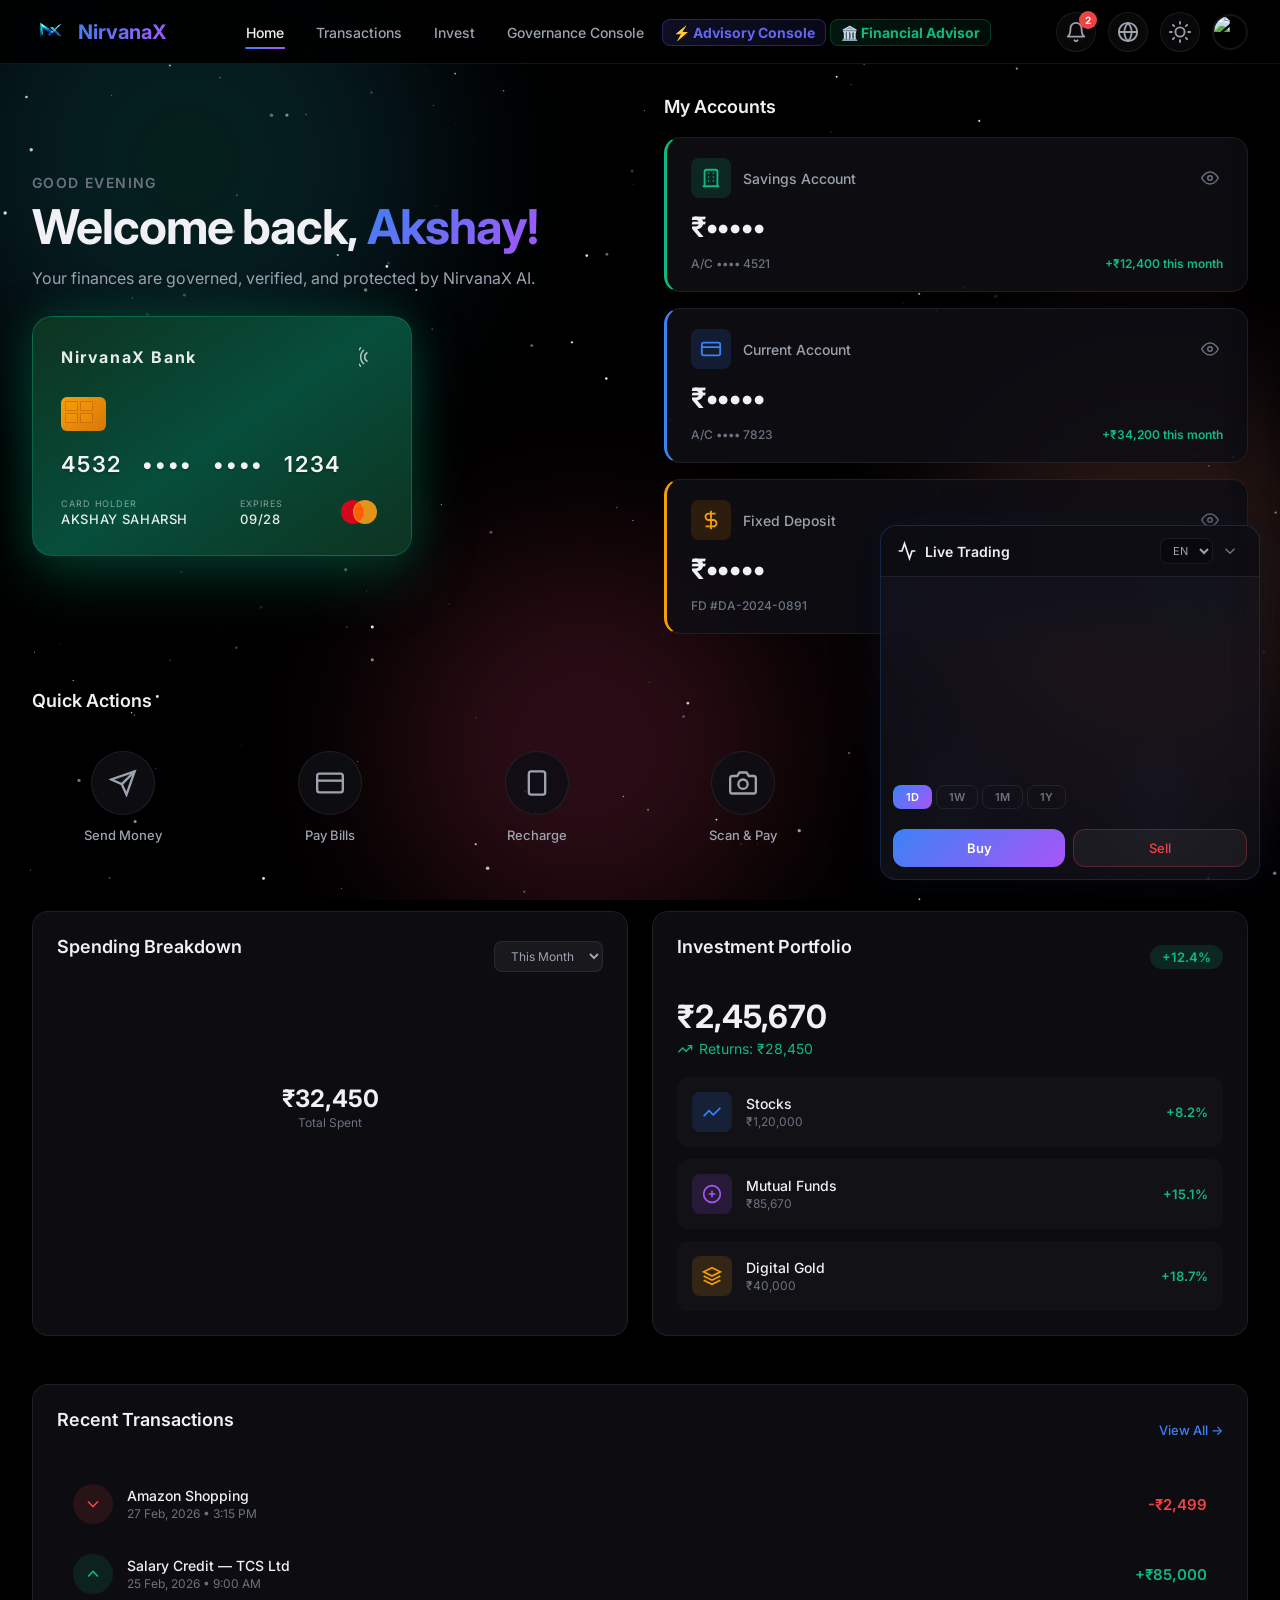
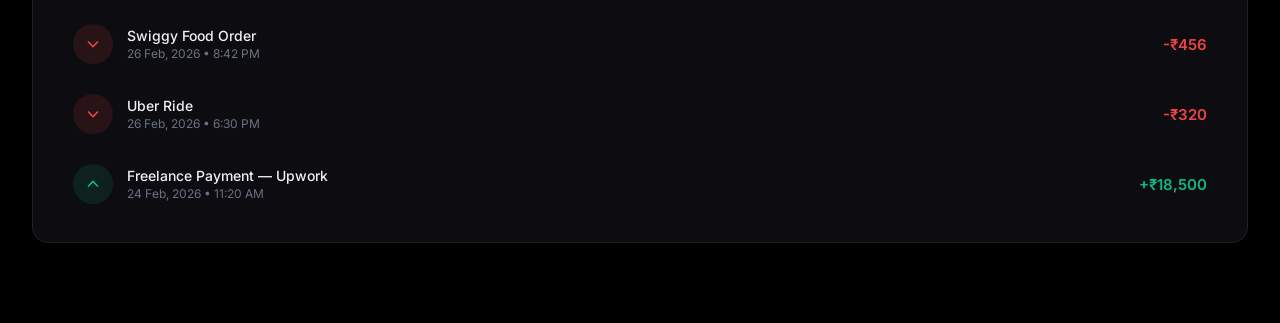
==== frontend/index.html @ 5f92bfb4 "Update project with world-class README and multi-agent implementation" ====
<!DOCTYPE html>
<html lang="en">

<head>
  <meta charset="UTF-8" />
  <meta name="viewport" content="width=device-width, initial-scale=1.0" />
  <title>NirvanaX — Verified Financial Intelligence OS</title>
  <link rel="icon" type="image/png" href="NirvanaX.png" />
  <meta name="description"
    content="NirvanaX — Verified Financial Intelligence OS. Multi-agent AI governance platform for Indian retail banking with trust scoring, hallucination prevention, and ethical AI." />
  <link rel="preconnect" href="https://fonts.googleapis.com" />
  <link rel="preconnect" href="https://fonts.gstatic.com" crossorigin />
  <link href="https://fonts.googleapis.com/css2?family=Inter:wght@400;500;600;700;900&display=swap" rel="stylesheet" />
  <script src="https://cdn.jsdelivr.net/npm/chart.js@4.4.1/dist/chart.umd.min.js"></script>
  <link rel="stylesheet" href="styles.css" />
</head>

<body>

  <!-- ══════════════ COSMIC BACKGROUND ══════════════ -->
  <div class="bg-cosmos">
    <canvas id="starfield"></canvas>
    <div class="cosmic-circle-1"></div>
    <div class="cosmic-circle-2"></div>
    <div class="cosmic-circle-3"></div>
  </div>

  <!-- ══════════════ STICKY NAVBAR ══════════════ -->
  <nav class="navbar" id="navbar">
    <div class="nav-inner">
      <div class="nav-brand">
        <div class="shield-icon">
          <img src="NirvanaX.png" alt="NirvanaX" width="36" height="36" style="border-radius:8px;display:block;" />
        </div>
        <span class="brand-text">NirvanaX</span>
      </div>
      <ul class="nav-links" id="navLinks">
        <li><a href="#" class="active" data-nav="home">Home</a></li>
        <li><a href="#" data-nav="transactions">Transactions</a></li>
        <li><a href="#" data-nav="invest">Invest</a></li>
        <li><a href="#" data-nav="assistant">Governance Console</a></li>
        <li><a href="#" data-nav="advisory" class="nav-advisory-link">⚡ Advisory Console</a></li>
        <li><a href="#" data-nav="advisor" class="nav-advisor-link">🏛️ Financial Advisor</a></li>
      </ul>
      <div class="nav-actions">
        <button class="icon-btn" id="notifBtn" aria-label="Notifications">
          <svg width="22" height="22" viewBox="0 0 24 24" fill="none" stroke="currentColor" stroke-width="2"
            stroke-linecap="round" stroke-linejoin="round">
            <path d="M18 8A6 6 0 0 0 6 8c0 7-3 9-3 9h18s-3-2-3-9" />
            <path d="M13.73 21a2 2 0 0 1-3.46 0" />
          </svg>
          <span class="notif-badge" id="notifBadge">2</span>
        </button>
        <div class="lang-menu-container" style="position:relative;">
          <button class="icon-btn" id="langBtn" aria-label="Language">
            <svg width="22" height="22" viewBox="0 0 24 24" fill="none" stroke="currentColor" stroke-width="2"
              stroke-linecap="round" stroke-linejoin="round">
              <circle cx="12" cy="12" r="10"></circle>
              <line x1="2" y1="12" x2="22" y2="12"></line>
              <path d="M12 2a15.3 15.3 0 0 1 4 10 15.3 15.3 0 0 1-4 10 15.3 15.3 0 0 1-4-10 15.3 15.3 0 0 1 4-10z">
              </path>
            </svg>
          </button>
          <div class="profile-dropdown" id="langDropdown" style="right:-40px;">
            <div class="prof-header"><strong>LANGUAGE</strong><span>Select your preference</span></div>
            <a href="#" class="prof-link lang-option active" data-lang="en">English</a>
            <a href="#" class="prof-link lang-option" data-lang="hi">हिंदी (Hindi)</a>
            <a href="#" class="prof-link lang-option" data-lang="te">తెలుగు (Telugu)</a>
            <a href="#" class="prof-link lang-option" data-lang="bi">Bilingual (EN + Local)</a>
          </div>
        </div>
        <button class="icon-btn" id="themeToggle" aria-label="Toggle theme">
          <svg width="22" height="22" viewBox="0 0 24 24" fill="none" stroke="currentColor" stroke-width="2"
            stroke-linecap="round" stroke-linejoin="round" class="theme-icon">
            <circle cx="12" cy="12" r="5" />
            <line x1="12" y1="1" x2="12" y2="3" />
            <line x1="12" y1="21" x2="12" y2="23" />
            <line x1="4.22" y1="4.22" x2="5.64" y2="5.64" />
            <line x1="18.36" y1="18.36" x2="19.78" y2="19.78" />
            <line x1="1" y1="12" x2="3" y2="12" />
            <line x1="21" y1="12" x2="23" y2="12" />
            <line x1="4.22" y1="19.78" x2="5.64" y2="18.36" />
            <line x1="18.36" y1="5.64" x2="19.78" y2="4.22" />
          </svg>
        </button>
        <div class="profile-menu-container">
          <button class="avatar-btn" id="profileBtn"><img src="https://i.pravatar.cc/150?u=jane"
              alt="Profile" /></button>
          <div class="profile-dropdown" id="profileDropdown">
            <div class="prof-header"><strong>JANE DOE</strong><span>jane@example.com</span></div>
            <a href="#" class="prof-link">My Profile</a>
            <a href="#" class="prof-link">Settings</a>
            <hr class="prof-divider">
            <a href="login.html" class="prof-link text-danger">Log Out</a>
          </div>
        </div>
        <button class="hamburger" id="hamburger" aria-label="Menu"><span></span><span></span><span></span></button>
      </div>
    </div>
  </nav>

  <!-- ══════════════ MAIN CONTENT ══════════════ -->
  <main class="main-content">

    <!-- ═══════ PAGE: HOME ═══════ -->
    <div class="page-section active" data-page="home">

      <!-- ── HERO SECTION ── -->
      <section class="hero-section reveal" id="heroSection">
        <div class="hero-left">
          <p class="greeting-sub" data-i18n="greeting">Good Evening</p>
          <h1 class="greeting">Welcome back, <span class="gradient-text">Akshay!</span></h1>
          <p class="greeting-desc">Your finances are governed, verified, and protected by NirvanaX AI.</p>
          <!-- 3D CREDIT CARD -->
          <div class="credit-card-container" id="creditCardContainer">
            <div class="credit-card" id="creditCard">
              <div class="card-face card-front">
                <div class="card-shine"></div>
                <div class="card-top-row"><span class="card-bank-name">NirvanaX Bank</span>
                  <svg class="card-contactless" width="24" height="24" viewBox="0 0 24 24" fill="none" stroke="#fff"
                    stroke-width="1.5">
                    <path d="M8.5 16.5a5 5 0 0 1 0-9" />
                    <path d="M5 19a9 9 0 0 1 0-14" />
                    <path d="M2 21.5a13 13 0 0 1 0-19" />
                  </svg>
                </div>
                <div class="card-chip">
                  <div class="chip-lines"><span></span><span></span><span></span><span></span></div>
                </div>
                <div class="card-number"><span>4532</span><span>••••</span><span>••••</span><span>1234</span></div>
                <div class="card-bottom-row">
                  <div><span class="card-label">Card Holder</span><span class="card-value">AKSHAY SAHARSH</span></div>
                  <div><span class="card-label">Expires</span><span class="card-value">09/28</span></div>
                  <div class="card-logo"><svg width="48" height="30" viewBox="0 0 48 30">
                      <circle cx="18" cy="15" r="12" fill="#eb001b" opacity="0.9" />
                      <circle cx="30" cy="15" r="12" fill="#f79e1b" opacity="0.9" />
                      <path d="M24 5.4a12 12 0 0 1 0 19.2 12 12 0 0 1 0-19.2z" fill="#ff5f00" />
                    </svg></div>
                </div>
              </div>
              <div class="card-face card-back">
                <div class="card-magnetic-strip"></div>
                <div class="card-cvv-area">
                  <span class="card-label">CVV</span>
                  <span class="cvv-value" id="cvvValue">•••</span>
                  <button class="cvv-toggle" id="cvvToggle" aria-label="Show CVV"><svg width="18" height="18"
                      viewBox="0 0 24 24" fill="none" stroke="currentColor" stroke-width="2">
                      <path d="M1 12s4-8 11-8 11 8 11 8-4 8-11 8-11-8-11-8z" />
                      <circle cx="12" cy="12" r="3" />
                    </svg></button>
                </div>
                <div class="card-back-bottom"><span class="card-value">Customer Service: 1800-NIRVANAX</span></div>
              </div>
            </div>
          </div>
        </div>
        <div class="hero-right">
          <h2 class="section-title">My Accounts</h2>
          <div class="account-cards-stack">
            <div class="account-card" data-accent="success" id="savingsCard">
              <div class="acc-card-header">
                <div class="acc-icon savings-icon"><svg width="22" height="22" viewBox="0 0 24 24" fill="none"
                    stroke="currentColor" stroke-width="2">
                    <path d="M19 21V5a2 2 0 0 0-2-2H7a2 2 0 0 0-2 2v16" />
                    <line x1="3" y1="21" x2="21" y2="21" />
                    <path d="M9 7h1m4 0h1M9 11h1m4 0h1M9 15h1m4 0h1" />
                  </svg></div>
                <span class="acc-type">Savings Account</span>
                <button class="eye-toggle" data-target="savingsBalance" aria-label="Toggle balance"><svg width="18"
                    height="18" viewBox="0 0 24 24" fill="none" stroke="currentColor" stroke-width="2">
                    <path d="M1 12s4-8 11-8 11 8 11 8-4 8-11 8-11-8-11-8z" />
                    <circle cx="12" cy="12" r="3" />
                  </svg></button>
              </div>
              <div class="acc-balance-row"><span class="acc-balance" id="savingsBalance"
                  data-amount="₹1,25,430.00">₹•••••</span></div>
              <div class="acc-footer"><span class="acc-acct-no">A/C •••• 4521</span><span
                  class="acc-change positive">+₹12,400 this month</span></div>
              <div class="acc-card-glow"></div>
            </div>
            <div class="account-card" data-accent="primary" id="currentCard">
              <div class="acc-card-header">
                <div class="acc-icon current-icon"><svg width="22" height="22" viewBox="0 0 24 24" fill="none"
                    stroke="currentColor" stroke-width="2">
                    <rect x="2" y="5" width="20" height="14" rx="2" />
                    <line x1="2" y1="10" x2="22" y2="10" />
                  </svg></div>
                <span class="acc-type">Current Account</span>
                <button class="eye-toggle" data-target="currentBalance" aria-label="Toggle balance"><svg width="18"
                    height="18" viewBox="0 0 24 24" fill="none" stroke="currentColor" stroke-width="2">
                    <path d="M1 12s4-8 11-8 11 8 11 8-4 8-11 8-11-8-11-8z" />
                    <circle cx="12" cy="12" r="3" />
                  </svg></button>
              </div>
              <div class="acc-balance-row"><span class="acc-balance" id="currentBalance"
                  data-amount="₹2,34,567.50">₹•••••</span></div>
              <div class="acc-footer"><span class="acc-acct-no">A/C •••• 7823</span><span
                  class="acc-change positive">+₹34,200 this month</span></div>
              <div class="acc-card-glow"></div>
            </div>
            <div class="account-card" data-accent="warning" id="fdCard">
              <div class="acc-card-header">
                <div class="acc-icon fd-icon"><svg width="22" height="22" viewBox="0 0 24 24" fill="none"
                    stroke="currentColor" stroke-width="2">
                    <path d="M12 2v20M17 5H9.5a3.5 3.5 0 0 0 0 7h5a3.5 3.5 0 0 1 0 7H6" />
                  </svg></div>
                <span class="acc-type">Fixed Deposit</span>
                <button class="eye-toggle" data-target="fdBalance" aria-label="Toggle balance"><svg width="18"
                    height="18" viewBox="0 0 24 24" fill="none" stroke="currentColor" stroke-width="2">
                    <path d="M1 12s4-8 11-8 11 8 11 8-4 8-11 8-11-8-11-8z" />
                    <circle cx="12" cy="12" r="3" />
                  </svg></button>
              </div>
              <div class="acc-balance-row"><span class="acc-balance" id="fdBalance"
                  data-amount="₹5,00,000.00">₹•••••</span></div>
              <div class="acc-footer"><span class="acc-acct-no">FD #DA-2024-0891</span><span
                  class="acc-change positive">7.25% p.a.</span></div>
              <div class="acc-card-glow"></div>
            </div>
          </div>
        </div>
      </section>

      <!-- ── QUICK ACTIONS ── -->
      <section class="quick-actions-section reveal" id="quickActions">
        <h2 class="section-title">Quick Actions</h2>
        <div class="actions-grid">
          <button class="action-btn" data-modal="transferModal">
            <div class="action-circle"><svg width="28" height="28" viewBox="0 0 24 24" fill="none" stroke="currentColor"
                stroke-width="2">
                <line x1="22" y1="2" x2="11" y2="13" />
                <polygon points="22 2 15 22 11 13 2 9 22 2" />
              </svg></div><span data-i18n="quick_send">Send Money</span>
          </button>
          <button class="action-btn" data-modal="billModal">
            <div class="action-circle"><svg width="28" height="28" viewBox="0 0 24 24" fill="none" stroke="currentColor"
                stroke-width="2">
                <rect x="1" y="4" width="22" height="16" rx="2" />
                <line x1="1" y1="10" x2="23" y2="10" />
              </svg></div><span data-i18n="quick_pay">Pay Bills</span>
          </button>
          <button class="action-btn" data-modal="billModal">
            <div class="action-circle"><svg width="28" height="28" viewBox="0 0 24 24" fill="none" stroke="currentColor"
                stroke-width="2">
                <rect x="5" y="2" width="14" height="20" rx="2" />
                <line x1="12" y1="18" x2="12.01" y2="18" />
              </svg></div><span>Recharge</span>
          </button>
          <button class="action-btn" data-modal="transferModal">
            <div class="action-circle"><svg width="28" height="28" viewBox="0 0 24 24" fill="none" stroke="currentColor"
                stroke-width="2">
                <path d="M23 19a2 2 0 0 1-2 2H3a2 2 0 0 1-2-2V8a2 2 0 0 1 2-2h4l2-3h6l2 3h4a2 2 0 0 1 2 2z" />
                <circle cx="12" cy="13" r="4" />
              </svg></div><span>Scan & Pay</span>
          </button>
          <button class="action-btn" data-nav="invest">
            <div class="action-circle"><svg width="28" height="28" viewBox="0 0 24 24" fill="none" stroke="currentColor"
                stroke-width="2">
                <polyline points="22 7 13.5 15.5 8.5 10.5 2 17" />
                <polyline points="16 7 22 7 22 13" />
              </svg></div><span data-i18n="quick_invest">Invest</span>
          </button>
          <button class="action-btn" data-nav="loans">
            <div class="action-circle"><svg width="28" height="28" viewBox="0 0 24 24" fill="none" stroke="currentColor"
                stroke-width="2">
                <line x1="12" y1="1" x2="12" y2="23" />
                <path d="M17 5H9.5a3.5 3.5 0 0 0 0 7h5a3.5 3.5 0 0 1 0 7H6" />
              </svg></div><span data-i18n="quick_loans">Loans</span>
          </button>
        </div>
      </section>

      <!-- ── ANALYTICS ── -->
      <section class="analytics-section reveal" id="analyticsSection">
        <div class="analytics-grid">
          <div class="analytics-card spending-card">
            <div class="analytics-card-header">
              <h2 class="section-title">Spending Breakdown</h2>
              <select class="period-select" id="spendingPeriod">
                <option value="month">This Month</option>
                <option value="week">This Week</option>
                <option value="year">This Year</option>
              </select>
            </div>
            <div class="chart-container"><canvas id="spendingChart"></canvas>
              <div class="chart-center-label"><span class="chart-total">₹32,450</span><span
                  class="chart-total-label">Total Spent</span></div>
            </div>
            <div class="chart-legend" id="spendingLegend"></div>
          </div>
          <div class="analytics-card portfolio-card">
            <div class="analytics-card-header">
              <h2 class="section-title">Investment Portfolio</h2><span class="portfolio-badge positive">+12.4%</span>
            </div>
            <div class="portfolio-value-row"><span class="portfolio-amount">₹2,45,670</span><span
                class="portfolio-return positive"><svg width="16" height="16" viewBox="0 0 24 24" fill="none"
                  stroke="currentColor" stroke-width="2">
                  <polyline points="22 7 13.5 15.5 8.5 10.5 2 17" />
                  <polyline points="16 7 22 7 22 13" />
                </svg>Returns: ₹28,450</span></div>
            <div class="portfolio-cards">
              <div class="portfolio-item">
                <div class="port-icon stocks"><svg width="20" height="20" viewBox="0 0 24 24" fill="none"
                    stroke="currentColor" stroke-width="2">
                    <polyline points="22 7 13.5 15.5 8.5 10.5 2 17" />
                  </svg></div>
                <div class="port-info"><span class="port-name">Stocks</span><span class="port-val">₹1,20,000</span>
                </div><span class="port-change positive">+8.2%</span>
              </div>
              <div class="portfolio-item">
                <div class="port-icon mutual"><svg width="20" height="20" viewBox="0 0 24 24" fill="none"
                    stroke="currentColor" stroke-width="2">
                    <circle cx="12" cy="12" r="10" />
                    <path d="M8 12h8M12 8v8" />
                  </svg></div>
                <div class="port-info"><span class="port-name">Mutual Funds</span><span class="port-val">₹85,670</span>
                </div><span class="port-change positive">+15.1%</span>
              </div>
              <div class="portfolio-item">
                <div class="port-icon gold"><svg width="20" height="20" viewBox="0 0 24 24" fill="none"
                    stroke="currentColor" stroke-width="2">
                    <path d="M12 2L2 7l10 5 10-5-10-5zM2 17l10 5 10-5M2 12l10 5 10-5" />
                  </svg></div>
                <div class="port-info"><span class="port-name">Digital Gold</span><span class="port-val">₹40,000</span>
                </div><span class="port-change positive">+18.7%</span>
              </div>
            </div>
          </div>
        </div>
      </section>

      <!-- ── RECENT TRANSACTIONS ── -->
      <section class="transactions-section reveal" id="transactionsSection">
        <div class="analytics-card">
          <div class="analytics-card-header">
            <h2 class="section-title">Recent Transactions</h2><a href="#" class="view-all-link">View All →</a>
          </div>
          <div class="transactions-list">
            <div class="txn-item">
              <div class="txn-icon txn-debit"><svg width="20" height="20" viewBox="0 0 24 24" fill="none"
                  stroke="currentColor" stroke-width="2">
                  <path d="M6 9l6 6 6-6" />
                </svg></div>
              <div class="txn-info"><span class="txn-name">Amazon Shopping</span><span class="txn-date">27 Feb, 2026 •
                  3:15 PM</span></div><span class="txn-amount debit">-₹2,499</span>
            </div>
            <div class="txn-item">
              <div class="txn-icon txn-credit"><svg width="20" height="20" viewBox="0 0 24 24" fill="none"
                  stroke="currentColor" stroke-width="2">
                  <path d="M18 15l-6-6-6 6" />
                </svg></div>
              <div class="txn-info"><span class="txn-name">Salary Credit — TCS Ltd</span><span class="txn-date">25 Feb,
                  2026 • 9:00 AM</span></div><span class="txn-amount credit">+₹85,000</span>
            </div>
            <div class="txn-item">
              <div class="txn-icon txn-debit"><svg width="20" height="20" viewBox="0 0 24 24" fill="none"
                  stroke="currentColor" stroke-width="2">
                  <path d="M6 9l6 6 6-6" />
                </svg></div>
              <div class="txn-info"><span class="txn-name">Swiggy Food Order</span><span class="txn-date">26 Feb, 2026 •
                  8:42 PM</span></div><span class="txn-amount debit">-₹456</span>
            </div>
            <div class="txn-item">
              <div class="txn-icon txn-debit"><svg width="20" height="20" viewBox="0 0 24 24" fill="none"
                  stroke="currentColor" stroke-width="2">
                  <path d="M6 9l6 6 6-6" />
                </svg></div>
              <div class="txn-info"><span class="txn-name">Uber Ride</span><span class="txn-date">26 Feb, 2026 • 6:30
                  PM</span></div><span class="txn-amount debit">-₹320</span>
            </div>
            <div class="txn-item">
              <div class="txn-icon txn-credit"><svg width="20" height="20" viewBox="0 0 24 24" fill="none"
                  stroke="currentColor" stroke-width="2">
                  <path d="M18 15l-6-6-6 6" />
                </svg></div>
              <div class="txn-info"><span class="txn-name">Freelance Payment — Upwork</span><span class="txn-date">24
                  Feb, 2026 • 11:20 AM</span></div><span class="txn-amount credit">+₹18,500</span>
            </div>
          </div>
        </div>
      </section>
    </div><!-- end page: home -->

    <!-- ═══════ PAGE: TRANSACTIONS ═══════ -->
    <div class="page-section" data-page="transactions">
      <div class="page-header">
        <div>
          <h1 class="page-title">Transactions</h1>
          <p class="page-subtitle">View and manage all your account activity</p>
        </div>
        <div class="page-header-actions">
          <div class="search-box"><svg width="18" height="18" viewBox="0 0 24 24" fill="none" stroke="currentColor"
              stroke-width="2">
              <circle cx="11" cy="11" r="8" />
              <line x1="21" y1="21" x2="16.65" y2="16.65" />
            </svg><input type="text" placeholder="Search transactions..." id="txnSearch" /></div>
          <select class="period-select" id="txnFilter">
            <option>All Transactions</option>
            <option>Credits Only</option>
            <option>Debits Only</option>
          </select>
        </div>
      </div>
      <div class="summary-row">
        <div class="summary-card" data-accent="success"><span class="summary-label">Total Credits</span><span
            class="summary-value credit">+₹1,03,500</span><span class="summary-sub">This month</span></div>
        <div class="summary-card" data-accent="danger"><span class="summary-label">Total Debits</span><span
            class="summary-value debit">-₹38,275</span><span class="summary-sub">This month</span></div>
        <div class="summary-card" data-accent="primary"><span class="summary-label">Net Balance</span><span
            class="summary-value">+₹65,225</span><span class="summary-sub">This month</span></div>
      </div>
      <div class="analytics-card">
        <div class="transactions-list" id="fullTxnList">
          <div class="txn-item">
            <div class="txn-icon txn-debit"><svg width="20" height="20" viewBox="0 0 24 24" fill="none"
                stroke="currentColor" stroke-width="2">
                <path d="M6 9l6 6 6-6" />
              </svg></div>
            <div class="txn-info"><span class="txn-name">Amazon Shopping</span><span class="txn-date">27 Feb, 2026 •
                3:15 PM</span></div><span class="txn-category-tag">Shopping</span><span
              class="txn-amount debit">-₹2,499</span>
          </div>
          <div class="txn-item">
            <div class="txn-icon txn-credit"><svg width="20" height="20" viewBox="0 0 24 24" fill="none"
                stroke="currentColor" stroke-width="2">
                <path d="M18 15l-6-6-6 6" />
              </svg></div>
            <div class="txn-info"><span class="txn-name">Salary Credit — TCS Ltd</span><span class="txn-date">25 Feb,
                2026 • 9:00 AM</span></div><span class="txn-category-tag credit-tag">Income</span><span
              class="txn-amount credit">+₹85,000</span>
          </div>
          <div class="txn-item">
            <div class="txn-icon txn-debit"><svg width="20" height="20" viewBox="0 0 24 24" fill="none"
                stroke="currentColor" stroke-width="2">
                <path d="M6 9l6 6 6-6" />
              </svg></div>
            <div class="txn-info"><span class="txn-name">Swiggy Food Order</span><span class="txn-date">26 Feb, 2026 •
                8:42 PM</span></div><span class="txn-category-tag">Food</span><span
              class="txn-amount debit">-₹456</span>
          </div>
          <div class="txn-item">
            <div class="txn-icon txn-debit"><svg width="20" height="20" viewBox="0 0 24 24" fill="none"
                stroke="currentColor" stroke-width="2">
                <path d="M6 9l6 6 6-6" />
              </svg></div>
            <div class="txn-info"><span class="txn-name">Uber Ride</span><span class="txn-date">26 Feb, 2026 • 6:30
                PM</span></div><span class="txn-category-tag">Transport</span><span
              class="txn-amount debit">-₹320</span>
          </div>
          <div class="txn-item">
            <div class="txn-icon txn-credit"><svg width="20" height="20" viewBox="0 0 24 24" fill="none"
                stroke="currentColor" stroke-width="2">
                <path d="M18 15l-6-6-6 6" />
              </svg></div>
            <div class="txn-info"><span class="txn-name">Freelance Payment — Upwork</span><span class="txn-date">24 Feb,
                2026 • 11:20 AM</span></div><span class="txn-category-tag credit-tag">Income</span><span
              class="txn-amount credit">+₹18,500</span>
          </div>
          <div class="txn-item">
            <div class="txn-icon txn-debit"><svg width="20" height="20" viewBox="0 0 24 24" fill="none"
                stroke="currentColor" stroke-width="2">
                <path d="M6 9l6 6 6-6" />
              </svg></div>
            <div class="txn-info"><span class="txn-name">Netflix Subscription</span><span class="txn-date">23 Feb, 2026
                • 12:00 AM</span></div><span class="txn-category-tag">Entertainment</span><span
              class="txn-amount debit">-₹649</span>
          </div>
          <div class="txn-item">
            <div class="txn-icon txn-debit"><svg width="20" height="20" viewBox="0 0 24 24" fill="none"
                stroke="currentColor" stroke-width="2">
                <path d="M6 9l6 6 6-6" />
              </svg></div>
            <div class="txn-info"><span class="txn-name">Electricity Bill — Tata Power</span><span class="txn-date">22
                Feb, 2026 • 10:30 AM</span></div><span class="txn-category-tag">Bills</span><span
              class="txn-amount debit">-₹1,240</span>
          </div>
          <div class="txn-item">
            <div class="txn-icon txn-debit"><svg width="20" height="20" viewBox="0 0 24 24" fill="none"
                stroke="currentColor" stroke-width="2">
                <path d="M6 9l6 6 6-6" />
              </svg></div>
            <div class="txn-info"><span class="txn-name">Reliance Jio Recharge</span><span class="txn-date">20 Feb, 2026
                • 2:15 PM</span></div><span class="txn-category-tag">Recharge</span><span
              class="txn-amount debit">-₹299</span>
          </div>
          <div class="txn-item">
            <div class="txn-icon txn-debit"><svg width="20" height="20" viewBox="0 0 24 24" fill="none"
                stroke="currentColor" stroke-width="2">
                <path d="M6 9l6 6 6-6" />
              </svg></div>
            <div class="txn-info"><span class="txn-name">Zomato Food Order</span><span class="txn-date">19 Feb, 2026 •
                9:10 PM</span></div><span class="txn-category-tag">Food</span><span
              class="txn-amount debit">-₹812</span>
          </div>
          <div class="txn-item">
            <div class="txn-icon txn-debit"><svg width="20" height="20" viewBox="0 0 24 24" fill="none"
                stroke="currentColor" stroke-width="2">
                <path d="M6 9l6 6 6-6" />
              </svg></div>
            <div class="txn-info"><span class="txn-name">Flipkart Electronics</span><span class="txn-date">18 Feb, 2026
                • 4:00 PM</span></div><span class="txn-category-tag">Shopping</span><span
              class="txn-amount debit">-₹14,999</span>
          </div>
        </div>
      </div>
    </div><!-- end page: transactions -->

    <!-- ═══════ PAGE: TRANSFER ═══════ -->
    <div class="page-section" data-page="transfer">
      <div class="page-header">
        <div>
          <h1 class="page-title">Wealth Flow Governance</h1>
          <p class="page-subtitle">Secure, verified transfers with AI fraud detection</p>
        </div>
      </div>
      <div class="transfer-page-grid">
        <div class="analytics-card">
          <h2 class="section-title">New Wealth Flow Transfer</h2>
          <div class="transfer-type-tabs"><button class="tab-btn active" data-tab="upi">UPI</button><button
              class="tab-btn" data-tab="bank">Bank Transfer</button><button class="tab-btn" data-tab="self">Self
              Transfer</button></div>
          <div class="modal-form" style="margin-top:20px">
            <div class="form-group"><label>UPI ID / Mobile Number</label><input type="text"
                placeholder="name@upi or 9876543210" /></div>
            <div class="form-group"><label>Amount (₹)</label><input type="number" placeholder="Enter amount"
                value="5000" /></div>
            <div class="form-group"><label>Note (Optional)</label><input type="text" placeholder="e.g. Rent payment" />
            </div>
            <div class="form-group"><label>From Account</label><select class="period-select"
                style="width:100%;padding:12px 16px">
                <option>Savings A/C •••• 4521 (₹1,25,430)</option>
                <option>Current A/C •••• 7823 (₹2,34,567)</option>
              </select></div>
            <button class="btn-primary" style="margin-top:8px">Send ₹5,000</button>
          </div>
        </div>
        <div class="analytics-card">
          <h2 class="section-title">Recent Contacts</h2>
          <div class="contacts-list">
            <div class="contact-item">
              <div class="contact-avatar" style="background:rgba(59,130,246,0.15);color:var(--electric-blue)">RS</div>
              <div class="port-info"><span class="port-name">Rahul Sharma</span><span
                  class="port-val">rahul@okhdfcbank</span></div><button class="btn-secondary"
                style="padding:6px 14px;font-size:12px">Send</button>
            </div>
            <div class="contact-item">
              <div class="contact-avatar" style="background:rgba(168,85,247,0.15);color:var(--purple)">PK</div>
              <div class="port-info"><span class="port-name">Priya Kapoor</span><span
                  class="port-val">priya.k@ybl</span></div><button class="btn-secondary"
                style="padding:6px 14px;font-size:12px">Send</button>
            </div>
            <div class="contact-item">
              <div class="contact-avatar" style="background:rgba(16,185,129,0.15);color:var(--success)">AM</div>
              <div class="port-info"><span class="port-name">Arun Mehta</span><span class="port-val">arun.m@paytm</span>
              </div><button class="btn-secondary" style="padding:6px 14px;font-size:12px">Send</button>
            </div>
            <div class="contact-item">
              <div class="contact-avatar" style="background:rgba(236,72,153,0.15);color:var(--pink)">SG</div>
              <div class="port-info"><span class="port-name">Sneha Gupta</span><span class="port-val">sneha@oksbi</span>
              </div><button class="btn-secondary" style="padding:6px 14px;font-size:12px">Send</button>
            </div>
          </div>
        </div>
      </div>
    </div>

    <!-- ═══════ PAGE: INVEST ═══════ -->
    <div class="page-section" data-page="invest">
      <div class="page-header">
        <div>
          <h1 class="page-title">Verified Opportunities</h1>
          <p class="page-subtitle">AI-governed investment intelligence — trust-scored and bias-audited</p>
        </div><span class="portfolio-badge positive" style="font-size:16px;padding:8px 20px">Portfolio: +12.4% ↑ · Governance: Active</span>
      </div>
      <div class="summary-row">
        <div class="summary-card" data-accent="primary"><span class="summary-label">Total Invested</span><span
            class="summary-value">₹2,17,220</span><span class="summary-sub">Across all instruments</span></div>
        <div class="summary-card" data-accent="success"><span class="summary-label">Current Value</span><span
            class="summary-value credit">₹2,45,670</span><span class="summary-sub">Unrealised gains</span></div>
        <div class="summary-card" data-accent="warning"><span class="summary-label">Total Returns</span><span
            class="summary-value" style="color:var(--success)">+₹28,450</span><span class="summary-sub">XIRR:
            14.2%</span></div>
      </div>
      <!-- Holdings - Square Cards -->
      <h2 class="section-title">Your Holdings</h2>
      <div class="holdings-grid" id="holdingsGrid">
        <div class="holding-card" data-stock="reliance">
          <div class="holding-card-header">
            <div>
              <div class="holding-name">Reliance Industries</div>
              <div class="holding-shares">50 shares</div>
            </div><span class="holding-change positive">+12.3%</span>
          </div>
          <div class="holding-price">₹1,250</div>
          <div class="holding-sparkline" data-points="1180,1200,1190,1220,1240,1210,1250"></div>
        </div>
        <div class="holding-card" data-stock="tcs">
          <div class="holding-card-header">
            <div>
              <div class="holding-name">TCS</div>
              <div class="holding-shares">30 shares</div>
            </div><span class="holding-change positive">+5.8%</span>
          </div>
          <div class="holding-price">₹1,917</div>
          <div class="holding-sparkline" data-points="1850,1870,1860,1890,1900,1880,1917"></div>
        </div>
        <div class="holding-card" data-stock="axis">
          <div class="holding-card-header">
            <div>
              <div class="holding-name">Axis Bluechip Fund</div>
              <div class="holding-shares">SIP ₹5,000/mo</div>
            </div><span class="holding-change positive">+18.2%</span>
          </div>
          <div class="holding-price">₹45,670</div>
          <div class="holding-sparkline" data-points="38000,39500,41000,42300,43800,44500,45670"></div>
        </div>
        <div class="holding-card" data-stock="hdfc">
          <div class="holding-card-header">
            <div>
              <div class="holding-name">HDFC Mid-Cap Fund</div>
              <div class="holding-shares">SIP ₹3,000/mo</div>
            </div><span class="holding-change positive">+14.5%</span>
          </div>
          <div class="holding-price">₹40,000</div>
          <div class="holding-sparkline" data-points="34000,35500,36800,37500,38200,39100,40000"></div>
        </div>
        <div class="holding-card" data-stock="sgb">
          <div class="holding-card-header">
            <div>
              <div class="holding-name">Sovereign Gold Bond</div>
              <div class="holding-shares">10 grams</div>
            </div><span class="holding-change positive">+18.7%</span>
          </div>
          <div class="holding-price">₹40,000</div>
          <div class="holding-sparkline" data-points="33000,34200,35800,37000,38500,39200,40000"></div>
        </div>
      </div>
      <!-- Explore - Square Cards -->
      <h2 class="section-title" style="margin-top:40px">Explore Investments</h2>
      <div class="explore-grid">
        <div class="explore-card">
          <div class="port-icon stocks"><svg width="24" height="24" viewBox="0 0 24 24" fill="none"
              stroke="currentColor" stroke-width="2">
              <polyline points="22 7 13.5 15.5 8.5 10.5 2 17" />
            </svg></div>
          <div class="explore-card-title">Direct Stocks</div>
          <div class="explore-meta">
            <div class="explore-meta-row"><span class="explore-meta-label">Market Cap</span><span
                class="explore-meta-value">Large Cap</span></div>
            <div class="explore-meta-row"><span class="explore-meta-label">Volume</span><span
                class="explore-meta-value">12.5M</span></div>
            <div class="explore-meta-row"><span class="explore-meta-label">P/E Ratio</span><span
                class="explore-meta-value">28.4</span></div>
          </div><span class="explore-risk-badge risk-medium">Medium Risk</span>
        </div>
        <div class="explore-card">
          <div class="port-icon mutual"><svg width="24" height="24" viewBox="0 0 24 24" fill="none"
              stroke="currentColor" stroke-width="2">
              <circle cx="12" cy="12" r="10" />
              <path d="M8 12h8M12 8v8" />
            </svg></div>
          <div class="explore-card-title">Mutual Funds</div>
          <div class="explore-meta">
            <div class="explore-meta-row"><span class="explore-meta-label">Min SIP</span><span
                class="explore-meta-value">₹500</span></div>
            <div class="explore-meta-row"><span class="explore-meta-label">Returns</span><span
                class="explore-meta-value">12-18%</span></div>
            <div class="explore-meta-row"><span class="explore-meta-label">Category</span><span
                class="explore-meta-value">Equity</span></div>
          </div><span class="explore-risk-badge risk-low">Low Risk</span>
        </div>
        <div class="explore-card">
          <div class="port-icon gold"><svg width="24" height="24" viewBox="0 0 24 24" fill="none" stroke="currentColor"
              stroke-width="2">
              <path d="M12 2L2 7l10 5 10-5-10-5zM2 17l10 5 10-5M2 12l10 5 10-5" />
            </svg></div>
          <div class="explore-card-title">Digital Gold</div>
          <div class="explore-meta">
            <div class="explore-meta-row"><span class="explore-meta-label">Price</span><span
                class="explore-meta-value">₹6,200/g</span></div>
            <div class="explore-meta-row"><span class="explore-meta-label">Purity</span><span
                class="explore-meta-value">24K</span></div>
            <div class="explore-meta-row"><span class="explore-meta-label">Min Buy</span><span
                class="explore-meta-value">₹100</span></div>
          </div><span class="explore-risk-badge risk-low">Low Risk</span>
        </div>
        <div class="explore-card">
          <div class="port-icon" style="background:rgba(236,72,153,0.15);color:var(--pink)"><svg width="24" height="24"
              viewBox="0 0 24 24" fill="none" stroke="currentColor" stroke-width="2">
              <rect x="2" y="7" width="20" height="14" rx="2" />
              <path d="M16 3v4M8 3v4M2 11h20" />
            </svg></div>
          <div class="explore-card-title">Fixed Deposits</div>
          <div class="explore-meta">
            <div class="explore-meta-row"><span class="explore-meta-label">Interest</span><span
                class="explore-meta-value">Up to 7.5%</span></div>
            <div class="explore-meta-row"><span class="explore-meta-label">Tenure</span><span
                class="explore-meta-value">1-10 yrs</span></div>
            <div class="explore-meta-row"><span class="explore-meta-label">Active</span><span
                class="explore-meta-value">1 FD</span></div>
          </div><span class="explore-risk-badge risk-low">No Risk</span>
        </div>
      </div>
    </div>

    <!-- ═══════ PAGE: LOANS ═══════ -->
    <div class="page-section" data-page="loans">
      <div class="page-header">
        <div>
          <h1 class="page-title">Debt Architecture</h1>
          <p class="page-subtitle">Structured debt management with AI-governed risk assessment</p>
        </div>
      </div>
      <div class="summary-row">
        <div class="summary-card" data-accent="primary"><span class="summary-label">Active Loans</span><span
            class="summary-value">2</span><span class="summary-sub">Home + Personal Loan</span></div>
        <div class="summary-card" data-accent="warning"><span class="summary-label">Total Outstanding</span><span
            class="summary-value">₹18,50,000</span><span class="summary-sub">Combined balance</span></div>
        <div class="summary-card" data-accent="success"><span class="summary-label">Next EMI Due</span><span
            class="summary-value">₹22,450</span><span class="summary-sub">5 Mar, 2026</span></div>
      </div>
      <div class="analytics-grid">
        <div class="analytics-card">
          <h2 class="section-title">Active Loans</h2>
          <div class="loan-cards">
            <div class="loan-card">
              <div class="loan-header">
                <div class="port-icon" style="background:rgba(59,130,246,0.15);color:var(--electric-blue)"><svg
                    width="22" height="22" viewBox="0 0 24 24" fill="none" stroke="currentColor" stroke-width="2">
                    <path d="M3 9l9-7 9 7v11a2 2 0 0 1-2 2H5a2 2 0 0 1-2-2z" />
                    <polyline points="9 22 9 12 15 12 15 22" />
                  </svg></div>
                <div class="port-info"><span class="port-name">Home Loan</span><span class="port-val">Sanctioned:
                    ₹25,00,000</span></div>
              </div>
              <div class="loan-details">
                <div class="loan-detail-item"><span>Outstanding</span><span>₹16,00,000</span></div>
                <div class="loan-detail-item"><span>EMI</span><span>₹18,750/mo</span></div>
                <div class="loan-detail-item"><span>Interest Rate</span><span>8.5% p.a.</span></div>
                <div class="loan-detail-item"><span>Tenure Left</span><span>12 yrs 3 mo</span></div>
              </div>
              <div class="loan-progress">
                <div class="loan-progress-bar" style="width:36%"></div>
              </div><span class="loan-progress-label">36% repaid</span>
            </div>
            <div class="loan-card">
              <div class="loan-header">
                <div class="port-icon" style="background:rgba(168,85,247,0.15);color:var(--purple)"><svg width="22"
                    height="22" viewBox="0 0 24 24" fill="none" stroke="currentColor" stroke-width="2">
                    <path d="M20 21v-2a4 4 0 0 0-4-4H8a4 4 0 0 0-4 4v2" />
                    <circle cx="12" cy="7" r="4" />
                  </svg></div>
                <div class="port-info"><span class="port-name">Personal Loan</span><span class="port-val">Sanctioned:
                    ₹5,00,000</span></div>
              </div>
              <div class="loan-details">
                <div class="loan-detail-item"><span>Outstanding</span><span>₹2,50,000</span></div>
                <div class="loan-detail-item"><span>EMI</span><span>₹3,700/mo</span></div>
                <div class="loan-detail-item"><span>Interest Rate</span><span>11.5% p.a.</span></div>
                <div class="loan-detail-item"><span>Tenure Left</span><span>2 yrs 1 mo</span></div>
              </div>
              <div class="loan-progress">
                <div class="loan-progress-bar" style="width:50%;background:var(--gradient-warning)"></div>
              </div><span class="loan-progress-label">50% repaid</span>
            </div>
          </div>
        </div>
        <div class="analytics-card">
          <h2 class="section-title">Apply for a Loan</h2>
          <div class="invest-explore-list">
            <div class="invest-explore-item" data-loan-type="home" style="cursor:pointer">
              <div class="port-icon" style="background:rgba(59,130,246,0.15);color:var(--electric-blue)"><svg width="20"
                  height="20" viewBox="0 0 24 24" fill="none" stroke="currentColor" stroke-width="2">
                  <path d="M3 9l9-7 9 7v11a2 2 0 0 1-2 2H5a2 2 0 0 1-2-2z" />
                </svg></div>
              <div class="port-info"><span class="port-name">Home Loan</span><span class="port-val">From 8.3%
                  p.a.</span></div><button class="btn-secondary apply-loan-btn"
                style="padding:6px 14px;font-size:12px">Apply</button>
            </div>
            <div class="invest-explore-item" data-loan-type="personal" style="cursor:pointer">
              <div class="port-icon" style="background:rgba(168,85,247,0.15);color:var(--purple)"><svg width="20"
                  height="20" viewBox="0 0 24 24" fill="none" stroke="currentColor" stroke-width="2">
                  <path d="M20 21v-2a4 4 0 0 0-4-4H8a4 4 0 0 0-4 4v2" />
                  <circle cx="12" cy="7" r="4" />
                </svg></div>
              <div class="port-info"><span class="port-name">Personal Loan</span><span class="port-val">From 10.5%
                  p.a.</span></div><button class="btn-secondary apply-loan-btn"
                style="padding:6px 14px;font-size:12px">Apply</button>
            </div>
            <div class="invest-explore-item" data-loan-type="car" style="cursor:pointer">
              <div class="port-icon" style="background:rgba(16,185,129,0.15);color:var(--success)"><svg width="20"
                  height="20" viewBox="0 0 24 24" fill="none" stroke="currentColor" stroke-width="2">
                  <rect x="1" y="4" width="22" height="16" rx="2" />
                  <line x1="1" y1="10" x2="23" y2="10" />
                </svg></div>
              <div class="port-info"><span class="port-name">Car Loan</span><span class="port-val">From 9.0% p.a.</span>
              </div><button class="btn-secondary apply-loan-btn" style="padding:6px 14px;font-size:12px">Apply</button>
            </div>
            <div class="invest-explore-item" data-loan-type="education" style="cursor:pointer">
              <div class="port-icon" style="background:rgba(245,158,11,0.15);color:var(--warning)"><svg width="20"
                  height="20" viewBox="0 0 24 24" fill="none" stroke="currentColor" stroke-width="2">
                  <path d="M4 19.5A2.5 2.5 0 0 1 6.5 17H20" />
                  <path d="M6.5 2H20v20H6.5A2.5 2.5 0 0 1 4 19.5v-15A2.5 2.5 0 0 1 6.5 2z" />
                </svg></div>
              <div class="port-info"><span class="port-name">Education Loan</span><span class="port-val">From 7.5%
                  p.a.</span></div><button class="btn-secondary apply-loan-btn"
                style="padding:6px 14px;font-size:12px">Apply</button>
            </div>
          </div>
        </div>
      </div>
    </div>

    <!-- ═══════ PAGE: BILLS ═══════ -->
    <div class="page-section" data-page="bills">
      <div class="page-header">
        <div>
          <h1 class="page-title">Bill Payments</h1>
          <p class="page-subtitle">Pay bills, set up auto-pay, and track your payments</p>
        </div>
      </div>
      <div class="summary-row">
        <div class="summary-card" data-accent="danger"><span class="summary-label">Due Soon</span><span
            class="summary-value debit">3 Bills</span><span class="summary-sub">Total: ₹4,380</span></div>
        <div class="summary-card" data-accent="success"><span class="summary-label">Paid This Month</span><span
            class="summary-value credit">₹6,240</span><span class="summary-sub">5 bills cleared</span></div>
        <div class="summary-card" data-accent="primary"><span class="summary-label">Auto-Pay Active</span><span
            class="summary-value">4</span><span class="summary-sub">Set up mandates</span></div>
      </div>
      <div class="analytics-grid">
        <div class="analytics-card">
          <h2 class="section-title">Upcoming Bills</h2>
          <div class="bills-list">
            <div class="bill-item due-soon">
              <div class="bill-icon">⚡</div>
              <div class="port-info"><span class="port-name">Electricity — Tata Power</span><span class="port-val">Due:
                  5 Mar 2026</span></div>
              <div class="bill-right"><span class="bill-amount">₹1,540</span><button class="btn-primary"
                  style="padding:6px 16px;font-size:12px">Pay</button></div>
            </div>
            <div class="bill-item due-soon">
              <div class="bill-icon">📶</div>
              <div class="port-info"><span class="port-name">Internet — Airtel Fiber</span><span class="port-val">Due: 8
                  Mar 2026</span></div>
              <div class="bill-right"><span class="bill-amount">₹999</span><button class="btn-primary"
                  style="padding:6px 16px;font-size:12px">Pay</button></div>
            </div>
            <div class="bill-item due-soon">
              <div class="bill-icon">💧</div>
              <div class="port-info"><span class="port-name">Water — Municipal Corp</span><span class="port-val">Due: 10
                  Mar 2026</span></div>
              <div class="bill-right"><span class="bill-amount">₹1,841</span><button class="btn-primary"
                  style="padding:6px 16px;font-size:12px">Pay</button></div>
            </div>
            <div class="bill-item">
              <div class="bill-icon">🔥</div>
              <div class="port-info"><span class="port-name">Gas — Indraprastha Gas</span><span class="port-val">Due: 15
                  Mar 2026</span></div>
              <div class="bill-right"><span class="bill-amount">₹680</span><button class="btn-secondary"
                  style="padding:6px 14px;font-size:12px">Pay</button></div>
            </div>
            <div class="bill-item">
              <div class="bill-icon">📺</div>
              <div class="port-info"><span class="port-name">DTH — Tata Play</span><span class="port-val">Due: 20 Mar
                  2026</span></div>
              <div class="bill-right"><span class="bill-amount">₹450</span><button class="btn-secondary"
                  style="padding:6px 14px;font-size:12px">Pay</button></div>
            </div>
          </div>
        </div>
        <div class="analytics-card">
          <div class="analytics-card-header">
            <h2 class="section-title">Payment History</h2><span class="portfolio-badge positive">All Paid ✓</span>
          </div>
          <div class="transactions-list">
            <div class="txn-item">
              <div class="txn-icon txn-debit"><svg width="20" height="20" viewBox="0 0 24 24" fill="none"
                  stroke="currentColor" stroke-width="2">
                  <path d="M6 9l6 6 6-6" />
                </svg></div>
              <div class="txn-info"><span class="txn-name">Electricity — Tata Power</span><span class="txn-date">22 Feb
                  2026 • Auto-Pay</span></div><span class="txn-amount debit">-₹1,240</span>
            </div>
            <div class="txn-item">
              <div class="txn-icon txn-debit"><svg width="20" height="20" viewBox="0 0 24 24" fill="none"
                  stroke="currentColor" stroke-width="2">
                  <path d="M6 9l6 6 6-6" />
                </svg></div>
              <div class="txn-info"><span class="txn-name">Internet — Airtel Fiber</span><span class="txn-date">18 Feb
                  2026 • Auto-Pay</span></div><span class="txn-amount debit">-₹999</span>
            </div>
            <div class="txn-item">
              <div class="txn-icon txn-debit"><svg width="20" height="20" viewBox="0 0 24 24" fill="none"
                  stroke="currentColor" stroke-width="2">
                  <path d="M6 9l6 6 6-6" />
                </svg></div>
              <div class="txn-info"><span class="txn-name">Jio Recharge — Prepaid</span><span class="txn-date">20 Feb
                  2026 • Manual</span></div><span class="txn-amount debit">-₹299</span>
            </div>
            <div class="txn-item">
              <div class="txn-icon txn-debit"><svg width="20" height="20" viewBox="0 0 24 24" fill="none"
                  stroke="currentColor" stroke-width="2">
                  <path d="M6 9l6 6 6-6" />
                </svg></div>
              <div class="txn-info"><span class="txn-name">Netflix Subscription</span><span class="txn-date">23 Feb 2026
                  • Auto-Pay</span></div><span class="txn-amount debit">-₹649</span>
            </div>
            <div class="txn-item">
              <div class="txn-icon txn-debit"><svg width="20" height="20" viewBox="0 0 24 24" fill="none"
                  stroke="currentColor" stroke-width="2">
                  <path d="M6 9l6 6 6-6" />
                </svg></div>
              <div class="txn-info"><span class="txn-name">Water — Municipal Corp</span><span class="txn-date">15 Feb
                  2026 • Manual</span></div><span class="txn-amount debit">-₹1,640</span>
            </div>
          </div>
        </div>
      </div>
    </div>

    <!-- ═══════ PAGE: ASSISTANT ═══════ -->
    <div class="page-section" data-page="assistant">
      <div class="page-header">
        <div>
          <h1 class="page-title">Financial Governance Console</h1>
          <p class="page-subtitle">Council of Three Multi-Agent AI — Verified, Explainable, Trust-Scored</p>
        </div>
      </div>
      <div class="assistant-wrapper">
        <div class="assistant-container">
          <div class="chatbot-messages" id="chatbotMessagesFullScreen">
            <div class="chat-msg bot">
              <p data-i18n="bot_greeting">Hi Akshay! 🛡️ I'm NirvanaX — your Verified Financial Intelligence OS. Every response is validated by the Council of Three: Ethical Auditor, Market Specialist &amp; Logic Validator.</p>
              <span class="chat-time">Just now</span>
            </div>

            <!-- ── VERIFICATION PANEL ── -->
            <div class="verification-panel" id="verificationPanel" style="display:none">
              <div class="vp-header">
                <svg width="14" height="14" viewBox="0 0 24 24" fill="none" stroke="currentColor" stroke-width="2"><path d="M12 22s8-4 8-10V5l-8-3-8 3v7c0 6 8 10 8 10z"/></svg>
                <span>Governance Verification</span>
                <span class="vp-consensus" id="vpConsensus">—</span>
              </div>
              <div class="vp-trust-row">
                <span class="vp-label">Trust Score</span>
                <div class="vp-trust-bar"><div class="vp-trust-fill" id="vpTrustFill" style="width:0%"></div></div>
                <span class="vp-trust-val" id="vpTrustVal">—</span>
              </div>
              <div class="vp-agents" id="vpAgents">
                <div class="vp-agent">
                  <span class="vp-agent-name">⚖️ Ethical Auditor</span>
                  <span class="vp-verdict" id="vpEthicalVerdict">—</span>
                </div>
                <div class="vp-agent">
                  <span class="vp-agent-name">📊 Market Specialist</span>
                  <span class="vp-verdict" id="vpMarketVerdict">—</span>
                </div>
                <div class="vp-agent">
                  <span class="vp-agent-name">🔬 Logic Validator</span>
                  <span class="vp-verdict" id="vpLogicVerdict">—</span>
                </div>
              </div>
              <div class="vp-alerts" id="vpAlerts"></div>
              <details class="vp-xai">
                <summary>View Agent Reasoning ▾</summary>
                <div class="vp-xai-body" id="vpXaiBody"></div>
              </details>
            </div>
          </div>
          <div class="chatbot-input-area">
            <div class="chat-lang-switcher">
              <span class="chat-lang-label">Chat Language:</span>
              <button class="chat-lang-btn active" data-lang="en">English</button>
              <button class="chat-lang-btn" data-lang="hi">हिंदी</button>
              <button class="chat-lang-btn" data-lang="te">తెలుగు</button>
              <button class="chat-lang-btn" data-lang="bi">Bilingual</button>
            </div>
            <div class="chat-input-row">
              <textarea placeholder="Ask me anything..." data-i18n-attr="placeholder:chat_placeholder"
                id="chatInputFullScreen"></textarea>
              <button class="btn-primary chat-send-btn" id="chatSendFullScreen">
                <svg width="24" height="24" viewBox="0 0 24 24" fill="none" stroke="currentColor" stroke-width="2">
                  <line x1="22" y1="2" x2="11" y2="13"></line>
                  <polygon points="22 2 15 22 11 13 2 9 22 2"></polygon>
                </svg>
                <span>Send</span>
              </button>
            </div>
          </div>
        </div>
        <div class="tabular-summary-container" id="tabularSummaryContainer">
          <div class="summary-header">
            <h3><svg width="20" height="20" viewBox="0 0 24 24" fill="none" stroke="var(--electric-blue)"
                stroke-width="2">
                <rect x="3" y="3" width="18" height="18" rx="2" ry="2"></rect>
                <line x1="3" y1="9" x2="21" y2="9"></line>
                <line x1="9" y1="21" x2="9" y2="9"></line>
              </svg>Verified Intelligence View</h3>
            <p>Governance-verified AI intelligence will appear here.</p>
          </div>
          <div class="summary-body" id="tabularSummaryBody">
            <div class="summary-placeholder">
              <svg width="48" height="48" viewBox="0 0 24 24" fill="none" stroke="currentColor" stroke-width="1"
                style="opacity:0.5">
                <path d="M12 2v20M17 5H9.5a3.5 3.5 0 0 0 0 7h5a3.5 3.5 0 0 1 0 7H6"></path>
              </svg>
              <span>Ask a question to generate verified intelligence</span>
            </div>
          </div>
        </div>
      </div>
    </div>

    <!-- ═══════ PAGE: ADVISORY CONSOLE ═══════ -->
    <div class="page-section" data-page="advisory">
      <div class="page-header">
        <div>
          <h1 class="page-title">⚡ Advisory Console</h1>
          <p class="page-subtitle">5-Agent Institutional Financial Intelligence — Verified · Explainable · Governed</p>
        </div>
        <div style="display:flex;gap:10px;align-items:center;">
          <span class="ethical-safety-badge A" id="ethicalRating">⚖️ Ethics: A</span>
          <span class="risk-badge low" id="globalRiskBadge">Risk: LOW</span>
        </div>
      </div>

      <!-- Advisory Mode Chips -->
      <div class="advisory-mode-chips">
        <button class="mode-chip active" data-mode="full">🧠 Full Advisory</button>
        <button class="mode-chip" data-mode="market_only">📊 Market Intel</button>
        <button class="mode-chip" data-mode="strategy_only">🎯 Strategy</button>
        <button class="mode-chip" data-mode="quick">⚡ Quick Analysis</button>
      </div>

      <div class="advisory-console-wrapper">

        <!-- LEFT: Chat + Results -->
        <div>
          <!-- Advisory Chat -->
          <div class="advisory-chat-container analytics-card" style="padding:0;margin-bottom:20px;">
            <div class="advisory-messages" id="advisoryMessages">
              <div class="chat-msg bot">
                <p>🛡️ NirvanaX Advisory Console active. I'm backed by 5 specialized agents: Core Coordinator, Market Intelligence, Strategy Architect, Execution Governance, and Risk Governance. Every recommendation is verified, trust-scored, and explainable. What would you like to analyze?</p>
                <span class="chat-time">Just now</span>
              </div>
            </div>
            <div class="advisory-input-area">
              <div class="advisory-input-row">
                <textarea id="advisoryInput" placeholder="Ask for investment analysis, strategy, market intelligence, risk assessment..." rows="1"></textarea>
                <button class="advisory-send-btn" id="advisorySend">
                  <svg width="20" height="20" viewBox="0 0 24 24" fill="none" stroke="currentColor" stroke-width="2">
                    <line x1="22" y1="2" x2="11" y2="13"></line>
                    <polygon points="22 2 15 22 11 13 2 9 22 2"></polygon>
                  </svg>
                </button>
              </div>
            </div>
          </div>

          <!-- Execution Plan (shown after response) -->
          <div id="executionPlanCard" style="display:none;" class="execution-plan-card">
            <div class="execution-plan-title">⚡ Execution Plan</div>
            <div id="executionPlanBody"></div>
          </div>

          <!-- Alternative Strategies (shown when trust < 70) -->
          <div id="altStrategiesCard" style="display:none;" class="alt-strategies">
            <div class="alt-strategies-title">🔄 Alternative Strategies</div>
            <div id="altStrategiesBody"></div>
          </div>

          <!-- Governance Audit Trail -->
          <div class="analytics-card" style="margin-top:20px;">
            <div class="analytics-card-header">
              <h2 class="section-title">Governance Audit Trail</h2>
              <button class="btn-secondary" style="padding:6px 14px;font-size:12px;" onclick="loadAuditTrail()">Refresh</button>
            </div>
            <div id="auditTrailList">
              <div style="text-align:center;padding:30px;color:rgba(148,163,184,0.4);font-size:13px;">
                No governance logs yet. Start a conversation above.
              </div>
            </div>
          </div>
        </div>

        <!-- RIGHT: 5-Agent Council Panel -->
        <div>
          <!-- Institutional Trust Display -->
          <div class="institutional-trust-display" style="margin-bottom:16px;">
            <div style="font-size:12px;font-weight:700;text-transform:uppercase;letter-spacing:0.1em;color:#6366f1;margin-bottom:14px;">
              🏛️ Institutional Trust Score
            </div>
            <div class="trust-score-ring">
              <svg class="trust-ring-svg" width="80" height="80" viewBox="0 0 80 80">
                <circle class="trust-ring-circle-bg" cx="40" cy="40" r="32"/>
                <circle class="trust-ring-circle-fill" id="trustRingFill" cx="40" cy="40" r="32"
                  stroke="#6366f1"
                  stroke-dasharray="201"
                  stroke-dashoffset="201"/>
                <text class="trust-ring-text" id="trustRingText" x="40" y="37">—</text>
                <text class="trust-ring-label" x="40" y="50">/100</text>
              </svg>
              <div class="trust-score-details">
                <div class="trust-score-title" id="trustScoreTitle">Awaiting Analysis</div>
                <div class="trust-score-subtitle">5-agent verified score</div>
                <div class="consensus-meter">
                  <div class="consensus-meter-label">
                    <span>Consensus</span>
                    <span id="consensusPct">—%</span>
                  </div>
                  <div class="consensus-meter-bar">
                    <div class="consensus-meter-fill" id="consensusFill" style="width:0%"></div>
                  </div>
                </div>
                <div id="consensusActionBadge"></div>
              </div>
            </div>
          </div>

          <!-- 5-Agent Council Panel -->
          <div class="agent-council-panel">
            <div class="agent-council-header">
              <svg width="14" height="14" viewBox="0 0 24 24" fill="none" stroke="#6366f1" stroke-width="2">
                <path d="M17 21v-2a4 4 0 0 0-4-4H5a4 4 0 0 0-4 4v2"/>
                <circle cx="9" cy="7" r="4"/>
                <path d="M23 21v-2a4 4 0 0 0-3-3.87"/>
                <path d="M16 3.13a4 4 0 0 1 0 7.75"/>
              </svg>
              <span class="agent-council-title">Council of Five</span>
              <span class="agent-council-status active" id="councilStatus">Standby</span>
            </div>

            <div class="agent-cards-grid" id="agentCardsGrid">
              <!-- Core Coordinator -->
              <div class="agent-card" id="agentCard_coordinator">
                <div class="agent-card-header">
                  <div class="agent-icon coordinator">🧠</div>
                  <span class="agent-name">Core Coordinator</span>
                  <span class="agent-model">Gemini</span>
                </div>
                <span class="agent-verdict-badge neutral" id="verdict_coordinator">Standby</span>
                <div class="agent-response-text" id="response_coordinator">Awaiting query...</div>
                <div class="agent-latency" id="latency_coordinator"></div>
              </div>

              <!-- Market Intelligence -->
              <div class="agent-card" id="agentCard_market">
                <div class="agent-card-header">
                  <div class="agent-icon market">📊</div>
                  <span class="agent-name">Market Intelligence</span>
                  <span class="agent-model">Groq/Llama3</span>
                </div>
                <span class="agent-verdict-badge neutral" id="verdict_market">Standby</span>
                <div class="agent-response-text" id="response_market">Awaiting query...</div>
                <div class="agent-latency" id="latency_market"></div>
              </div>

              <!-- Strategy Architect -->
              <div class="agent-card" id="agentCard_strategy">
                <div class="agent-card-header">
                  <div class="agent-icon strategy">🎯</div>
                  <span class="agent-name">Strategy Architect</span>
                  <span class="agent-model">Qwen/Ollama</span>
                </div>
                <span class="agent-verdict-badge neutral" id="verdict_strategy">Standby</span>
                <div class="agent-response-text" id="response_strategy">Awaiting query...</div>
                <div class="agent-latency" id="latency_strategy"></div>
              </div>

              <!-- Execution Governance -->
              <div class="agent-card" id="agentCard_execution">
                <div class="agent-card-header">
                  <div class="agent-icon execution">⚡</div>
                  <span class="agent-name">Execution Governance</span>
                  <span class="agent-model">Gemini</span>
                </div>
                <span class="agent-verdict-badge neutral" id="verdict_execution">Standby</span>
                <div class="agent-response-text" id="response_execution">Awaiting query...</div>
                <div class="agent-latency" id="latency_execution"></div>
              </div>

              <!-- Risk Governance -->
              <div class="agent-card" id="agentCard_risk">
                <div class="agent-card-header">
                  <div class="agent-icon risk">🛡️</div>
                  <span class="agent-name">Risk Governance</span>
                  <span class="agent-model">Groq/Llama3</span>
                </div>
                <span class="agent-verdict-badge neutral" id="verdict_risk">Standby</span>
                <div class="agent-response-text" id="response_risk">Awaiting query...</div>
                <div class="agent-latency" id="latency_risk"></div>
              </div>
            </div>

            <!-- Governance Alerts -->
            <div id="governanceAlerts" style="margin-top:12px;"></div>
          </div>
        </div>
      </div>
    </div><!-- end page: advisory -->


    <!-- ═══════ PAGE: FINANCIAL ADVISOR (Google ADK) ═══════ -->
    <div class="page-section" data-page="advisor">
      <div class="page-header">
        <div>
          <h1 class="page-title">🏛️ Financial Advisor</h1>
          <p class="page-subtitle">4-Agent Institutional Advisory — Data Analysis · Strategy · Execution · Risk Evaluation</p>
        </div>
        <div style="display:flex;gap:8px;align-items:center;">
          <span class="advisor-step-badge" id="advisorStepBadge">Step: Ready</span>
          <button class="btn-secondary" style="padding:6px 14px;font-size:12px;" onclick="resetAdvisorSession()">↺ Reset</button>
        </div>
      </div>

      <!-- Workflow Progress -->
      <div class="advisor-workflow-bar">
        <div class="advisor-workflow-step" id="wfStep1">
          <div class="wf-step-icon">📊</div>
          <div class="wf-step-label">Data Analysis</div>
          <div class="wf-step-status" id="wfStatus1">Pending</div>
        </div>
        <div class="advisor-workflow-arrow">→</div>
        <div class="advisor-workflow-step" id="wfStep2">
          <div class="wf-step-icon">📈</div>
          <div class="wf-step-label">Strategies</div>
          <div class="wf-step-status" id="wfStatus2">Pending</div>
        </div>
        <div class="advisor-workflow-arrow">→</div>
        <div class="advisor-workflow-step" id="wfStep3">
          <div class="wf-step-icon">⚡</div>
          <div class="wf-step-label">Execution Plan</div>
          <div class="wf-step-status" id="wfStatus3">Pending</div>
        </div>
        <div class="advisor-workflow-arrow">→</div>
        <div class="advisor-workflow-step" id="wfStep4">
          <div class="wf-step-icon">🛡️</div>
          <div class="wf-step-label">Risk Evaluation</div>
          <div class="wf-step-status" id="wfStatus4">Pending</div>
        </div>
      </div>

      <div class="advisor-layout">
        <!-- LEFT: Conversation -->
        <div class="advisor-chat-panel analytics-card" style="padding:0;">
          <div class="advisor-messages" id="advisorChatMessages">
            <div class="chat-msg bot">
              <p>🏛️ Welcome to <strong>NirvanaX Financial Advisor</strong> — powered by 4 specialized AI agents inspired by Google ADK architecture. Provide a stock ticker to begin your institutional-grade financial analysis.</p>
              <span class="chat-time">Just now</span>
            </div>
          </div>
          <div class="advisor-input-wrapper">
            <div class="advisor-quick-actions" id="advisorQuickActions">
              <button class="advisor-quick-btn" data-msg="RELIANCE">RELIANCE</button>
              <button class="advisor-quick-btn" data-msg="TCS">TCS</button>
              <button class="advisor-quick-btn" data-msg="INFY">INFY</button>
              <button class="advisor-quick-btn" data-msg="HDFCBANK">HDFCBANK</button>
              <button class="advisor-quick-btn" data-msg="who are you">Who are you?</button>
            </div>
            <div class="advisor-input-row">
              <textarea id="advisorInput" placeholder="Enter ticker (e.g. RELIANCE) or ask a question..." rows="1"></textarea>
              <button class="advisory-send-btn" id="advisorSendBtn">
                <svg width="20" height="20" viewBox="0 0 24 24" fill="none" stroke="currentColor" stroke-width="2">
                  <line x1="22" y1="2" x2="11" y2="13"></line>
                  <polygon points="22 2 15 22 11 13 2 9 22 2"></polygon>
                </svg>
              </button>
            </div>
          </div>
        </div>

        <!-- RIGHT: Agent Status + Report Viewer -->
        <div>
          <!-- Agent Status Panel -->
          <div class="analytics-card" style="margin-bottom:16px;">
            <div style="font-size:12px;font-weight:700;text-transform:uppercase;letter-spacing:0.1em;color:#6366f1;margin-bottom:14px;">
              🤖 Agent Status
            </div>
            <div style="display:flex;flex-direction:column;gap:8px;">
              <div class="advisor-agent-row" id="agentRow_data">
                <span class="advisor-agent-icon">📊</span>
                <span class="advisor-agent-name">Data Analyst</span>
                <span class="advisor-agent-status idle" id="agentStatus_data">Idle</span>
              </div>
              <div class="advisor-agent-row" id="agentRow_trading">
                <span class="advisor-agent-icon">📈</span>
                <span class="advisor-agent-name">Trading Analyst</span>
                <span class="advisor-agent-status idle" id="agentStatus_trading">Idle</span>
              </div>
              <div class="advisor-agent-row" id="agentRow_execution">
                <span class="advisor-agent-icon">⚡</span>
                <span class="advisor-agent-name">Execution Agent</span>
                <span class="advisor-agent-status idle" id="agentStatus_execution">Idle</span>
              </div>
              <div class="advisor-agent-row" id="agentRow_risk">
                <span class="advisor-agent-icon">🛡️</span>
                <span class="advisor-agent-name">Risk Evaluator</span>
                <span class="advisor-agent-status idle" id="agentStatus_risk">Idle</span>
              </div>
            </div>
          </div>

          <!-- Report Viewer -->
          <div class="analytics-card">
            <div style="font-size:12px;font-weight:700;text-transform:uppercase;letter-spacing:0.1em;color:#6366f1;margin-bottom:12px;">
              📋 Report Viewer
            </div>
            <div style="display:flex;gap:6px;flex-wrap:wrap;margin-bottom:12px;">
              <button class="mode-chip active" onclick="showAdvisorReport('analysis')" id="reportTab_analysis">📊 Analysis</button>
              <button class="mode-chip" onclick="showAdvisorReport('strategies')" id="reportTab_strategies">📈 Strategies</button>
              <button class="mode-chip" onclick="showAdvisorReport('execution')" id="reportTab_execution">⚡ Execution</button>
              <button class="mode-chip" onclick="showAdvisorReport('risk')" id="reportTab_risk">🛡️ Risk</button>
            </div>
            <div id="advisorReportContent" style="font-size:12px;color:rgba(148,163,184,0.6);min-height:200px;max-height:400px;overflow-y:auto;line-height:1.6;">
              Reports will appear here as each agent completes its analysis.
            </div>
          </div>
        </div>
      </div>
    </div><!-- end page: advisor -->

  </main>

  <!-- ══════════════ MODALS ══════════════ -->
  <!-- TRANSFER MODAL -->
  <div class="modal-overlay" id="transferModal">
    <div class="modal transfer-modal">
      <div class="modal-header">
        <h3>Transfer Money</h3><button class="modal-close" data-close="transferModal"
          aria-label="Close">&times;</button>
      </div>
      <div class="modal-body">
        <div class="form-group" style="margin-bottom:20px"><label>Select Recipient Bank</label><select
            id="transferBankSelect"
            style="width:100%;padding:14px 16px;background:rgba(0,0,0,0.3);border:1px solid var(--border-light);border-radius:12px;color:var(--text-primary);font-size:15px;outline:none">
            <option value="" disabled selected>-- Choose a Bank --</option>
            <option value="sbi">State Bank of India (SBI)</option>
            <option value="hdfc">HDFC Bank</option>
            <option value="icici">ICICI Bank</option>
            <option value="axis">Axis Bank</option>
            <option value="kotak">Kotak Mahindra Bank</option>
          </select></div>
        <div class="modal-form">
          <div class="form-group"><label>Account Number</label><input type="text" placeholder="Enter account number"
              id="transferAcct" /></div>
          <div class="form-group"><label>IFSC Code</label><input type="text" placeholder="e.g. SBIN0001234"
              id="transferIfsc" /></div>
          <div class="form-group"><label>Amount (₹)</label><input type="number" placeholder="5,000" id="transferAmount"
              value="5000" /></div>
          <div class="transfer-method"><button class="method-chip active">UPI</button><button
              class="method-chip">NEFT</button><button class="method-chip">IMPS</button><button
              class="method-chip">RTGS</button></div>
        </div>
      </div>
      <div class="modal-footer"><button class="btn-primary" id="transferSubmit">Transfer ₹5,000</button></div>
    </div>
  </div>

  <!-- BILL PAYMENT MODAL -->
  <div class="modal-overlay" id="billModal">
    <div class="modal bill-modal">
      <div class="modal-header">
        <h3>Pay Bills</h3><button class="modal-close" data-close="billModal" aria-label="Close">&times;</button>
      </div>
      <div class="modal-body">
        <div class="bill-categories"><button class="bill-cat active" data-bill="electricity">⚡
            Electricity</button><button class="bill-cat" data-bill="water">💧 Water</button><button class="bill-cat"
            data-bill="internet">📶 Internet</button><button class="bill-cat" data-bill="gas">🔥 Gas</button></div>
        <div class="modal-form">
          <div class="form-group"><label>Consumer Number</label><input type="text"
              placeholder="Enter consumer number" /></div>
          <div class="form-group"><label>Amount (₹)</label><input type="number" placeholder="1,240" value="1240" />
          </div>
          <button class="btn-secondary" id="fetchBill">Fetch Bill Details</button>
          <div class="bill-details" id="billDetails" style="display:none">
            <div class="bill-detail-row"><span>Provider</span><span>Tata Power</span></div>
            <div class="bill-detail-row"><span>Bill Period</span><span>Jan 2026</span></div>
            <div class="bill-detail-row"><span>Due Date</span><span>15 Mar 2026</span></div>
            <div class="bill-detail-row total"><span>Amount</span><span>₹1,240</span></div>
          </div>
        </div>
      </div>
      <div class="modal-footer"><button class="btn-primary">Pay Now ₹1,240</button></div>
    </div>
  </div>

  <!-- LOAN APPLY & EMI CALCULATOR MODAL -->
  <div class="modal-overlay" id="applyLoanModal">
    <div class="modal loan-modal">
      <div class="modal-header">
        <h3 data-i18n="loan_apply_title">Apply for Loan & EMI Calculator</h3><button class="modal-close"
          data-close="applyLoanModal" aria-label="Close">&times;</button>
      </div>
      <div class="modal-body">
        <div class="loan-info-side">
          <h4>Home Loan Eligibility</h4>
          <ul class="loan-info-list">
            <li>✅ <strong>Interest Rate:</strong> Starting from 8.3% p.a.</li>
            <li>✅ <strong>Max Tenure:</strong> Up to 30 years</li>
            <li>✅ <strong>Processing Fee:</strong> Zero processing fee for approval</li>
            <li>✅ <strong>Documents:</strong> Salary slip, PAN, Aadhar, Bank statement</li>
          </ul>
          <div class="loan-preapproved">
            <p>🎉 Pre-approved limit for you: <strong>₹45,00,000</strong></p>
          </div>
        </div>
        <div class="loan-calc-side">
          <h4 style="margin-top:0;color:var(--text-primary);margin-bottom:16px">EMI Calculator</h4>
          <div class="form-group" style="margin-bottom:16px"><label>Loan Amount (₹)</label><input type="number"
              id="emiAmount" value="2500000" /></div>
          <div class="form-group" style="margin-bottom:16px"><label>Interest Rate (% p.a.)</label><input type="number"
              step="0.1" id="emiRate" value="8.5" /></div>
          <div class="form-group" style="margin-bottom:24px"><label>Tenure (Years)</label><input type="number"
              id="emiTenure" value="20" /></div>
          <div class="emi-results">
            <div class="emi-row"><span class="emi-label">Monthly EMI</span><strong class="emi-value big"
                id="emiResultResult">₹21,695</strong></div>
            <div class="emi-row"><span class="emi-label">Total Interest Payable</span><span class="emi-value"
                id="emiResultInterest">₹27,06,864</span></div>
            <div class="emi-row"><span class="emi-label">Total Payment</span><span class="emi-value"
                id="emiResultTotal">₹52,06,864</span></div>
          </div>
        </div>
      </div>
      <div class="modal-footer"><button class="btn-primary" style="padding:12px 24px;font-size:16px">Proceed with
          Application</button></div>
    </div>
  </div>

  <!-- NOTIFICATION PANEL -->
  <div class="notif-panel" id="notifPanel">
    <div class="notif-header">
      <h3>Notifications</h3><button class="btn-text" id="markAllRead">Mark all read</button>
    </div>
    <div class="notif-list">
      <div class="notif-item unread" data-notif="1">
        <div class="notif-dot"></div>
        <div class="notif-content"><span class="notif-title">Amazon Shopping</span><span class="notif-desc">₹2,499
            debited from your account</span><span class="notif-time">2 min ago</span></div>
      </div>
      <div class="notif-item unread" data-notif="2">
        <div class="notif-dot"></div>
        <div class="notif-content"><span class="notif-title">Portfolio Update</span><span class="notif-desc">Your
            portfolio gained +2.1% today</span><span class="notif-time">1 hour ago</span></div>
      </div>
      <div class="notif-item unread" data-notif="3">
        <div class="notif-dot"></div>
        <div class="notif-content"><span class="notif-title">Salary Credit</span><span class="notif-desc">₹85,000
            credited from TCS Ltd</span><span class="notif-time">Yesterday</span></div>
      </div>
      <div class="notif-item" data-notif="4">
        <div class="notif-dot"></div>
        <div class="notif-content"><span class="notif-title">Bill Reminder</span><span class="notif-desc">Electricity
            bill due in 5 days</span><span class="notif-time">2 days ago</span></div>
      </div>
    </div>
  </div>

  <!-- ══════════════ FLOATING TRADING WINDOW ══════════════ -->
  <div class="trading-floating-widget" id="tradingFloatingWidget">
    <div class="tf-header" id="tfHeader">
      <div class="tf-title">
        <svg width="20" height="20" viewBox="0 0 24 24" fill="none" stroke="currentColor" stroke-width="2">
          <polyline points="22 12 18 12 15 21 9 3 6 12 2 12"></polyline>
        </svg>
        <span data-i18n="trade_terminal">Live Trading</span>
      </div>
      <div class="tf-controls">
        <select class="tf-lang-select" id="tfLangSelect">
          <option value="en">EN</option>
          <option value="hi">HI</option>
          <option value="te">TE</option>
          <option value="bi">BI</option>
        </select>
        <button class="tf-toggle" id="tfToggle" aria-label="Toggle Window"><svg width="18" height="18"
            viewBox="0 0 24 24" fill="none" stroke="currentColor" stroke-width="2">
            <polyline points="6 9 12 15 18 9"></polyline>
          </svg></button>
      </div>
    </div>
    <div class="tf-body" id="tfBody">
      <div class="tf-chart-area">
        <div class="tradingview-widget-container" style="height:100%;width:100%">
          <div class="tradingview-widget-container__widget" style="height:calc(100% - 32px);width:100%"></div>
          <script type="text/javascript"
            src="https://s3.tradingview.com/external-embedding/embed-widget-mini-symbol-overview.js"
            async>{ "symbol": "BSE:RELIANCE", "width": "100%", "height": "100%", "locale": "in", "dateRange": "1M", "colorTheme": "dark", "isTransparent": true, "autosize": true, "largeChartUrl": "" }</script>
        </div>
      </div>
      <div class="tf-timeframes">
        <button class="tf-tf-btn active" data-i18n="tf_1d">1D</button>
        <button class="tf-tf-btn" data-i18n="tf_1w">1W</button>
        <button class="tf-tf-btn" data-i18n="tf_1m">1M</button>
        <button class="tf-tf-btn" data-i18n="tf_1y">1Y</button>
      </div>
      <div class="tf-actions">
        <button class="btn-primary tf-action-buy" data-i18n="trade_buy">Buy</button>
        <button class="btn-secondary tf-action-sell" data-i18n="trade_sell">Sell</button>
      </div>
    </div>
  </div>

  <!-- Stock Detail Panel (slide-in) -->
  <div class="stock-detail-panel" id="stockDetailPanel">
    <button class="stock-detail-close" id="stockDetailClose">&times;</button>
    <div id="stockDetailContent"></div>
  </div>

  <script src="api.js?v=3"></script>
  <script src="script.js?v=3"></script>
</body>

</html>
---- frontend/styles.css ----
/* ═══════════════════════════════════════════════
   ZenBot Bank — Premium Design System v3.0
   ═══════════════════════════════════════════════ */

/* ── CSS VARIABLES ── */
:root {
  --bg-primary: #000000;
  --bg-secondary: #0a0a0a;
  --bg-card: rgba(15, 15, 20, 0.85);
  --bg-glass: rgba(20, 20, 30, 0.7);
  --bg-navbar: rgba(0, 0, 0, 0.92);
  --text-primary: #f0f0f5;
  --text-secondary: #9ca3af;
  --text-muted: #6b7280;
  --primary: #10b981;
  --primary-dim: rgba(16, 185, 129, 0.15);
  --purple: #a855f7;
  --pink: #ec4899;
  --warning: #f59e0b;
  --success: #10b981;
  --danger: #ef4444;
  --electric-blue: #3b82f6;
  --border-light: rgba(255, 255, 255, 0.08);
  --border-heavy: rgba(255, 255, 255, 0.15);
  --gradient-primary: linear-gradient(135deg, #3b82f6, #a855f7);
  --gradient-success: linear-gradient(135deg, #10b981, #059669);
  --gradient-warning: linear-gradient(135deg, #f59e0b, #d97706);
  --gradient-card: linear-gradient(145deg, #0d3320, #064e3b, #0d3320);
  --shadow-sm: 0 2px 8px rgba(0, 0, 0, 0.3);
  --shadow-md: 0 8px 24px rgba(0, 0, 0, 0.4);
  --shadow-lg: 0 16px 48px rgba(0, 0, 0, 0.5);
  --shadow-xl: 0 24px 64px rgba(0, 0, 0, 0.6);
  --shadow-glass: 0 8px 32px rgba(0, 0, 0, 0.4);
  --shadow-glow-blue: 0 0 30px rgba(59, 130, 246, 0.3);
  --shadow-glow-green: 0 0 30px rgba(16, 185, 129, 0.3);
  --shadow-glow-purple: 0 0 30px rgba(168, 85, 247, 0.3);
  --radius-sm: 8px;
  --radius-md: 12px;
  --radius-lg: 16px;
  --radius-xl: 24px;
  --ease: cubic-bezier(0.25, 0.46, 0.45, 0.94);
  --transition: 0.3s cubic-bezier(0.4, 0, 0.2, 1);
}

[data-theme="light"] {
  --bg-card: rgba(255, 255, 255, 0.85);
  --bg-glass: rgba(255, 255, 255, 0.7);
  --bg-navbar: rgba(10, 10, 10, 0.92);
  --text-primary: #1e293b;
  --text-secondary: #475569;
  --text-muted: #94a3b8;
  --border-light: rgba(0, 0, 0, 0.08);
  --border-heavy: rgba(0, 0, 0, 0.15);
  --shadow-sm: 0 2px 8px rgba(0, 0, 0, 0.08);
  --shadow-md: 0 8px 24px rgba(0, 0, 0, 0.1);
  --shadow-lg: 0 16px 48px rgba(0, 0, 0, 0.12);
}

/* ── GLOBAL RESET ── */
*,
*::before,
*::after {
  box-sizing: border-box;
  margin: 0;
  padding: 0;
}

html {
  scroll-behavior: smooth;
}

body {
  font-family: 'Inter', -apple-system, BlinkMacSystemFont, sans-serif;
  background: #000000;
  color: var(--text-primary);
  min-height: 100vh;
  overflow-x: hidden;
  -webkit-font-smoothing: antialiased;
}

a {
  text-decoration: none;
  color: inherit;
}

button {
  font-family: inherit;
  cursor: pointer;
}

input,
select,
textarea {
  font-family: inherit;
}

::-webkit-scrollbar {
  width: 6px;
}

::-webkit-scrollbar-track {
  background: transparent;
}

::-webkit-scrollbar-thumb {
  background: rgba(255, 255, 255, 0.15);
  border-radius: 3px;
}

::-webkit-scrollbar-thumb:hover {
  background: rgba(255, 255, 255, 0.25);
}

/* ═══════════════════════════════════════════════
   COSMIC BACKGROUND
   ═══════════════════════════════════════════════ */
.bg-cosmos {
  position: fixed;
  inset: 0;
  z-index: 0;
  overflow: hidden;
  background: #000000;
}

.bg-cosmos canvas {
  position: absolute;
  inset: 0;
  width: 100%;
  height: 100%;
}

/* Floating Gradient Orbs */
.cosmic-circle-1,
.cosmic-circle-2,
.cosmic-circle-3 {
  position: absolute;
  border-radius: 50%;
  filter: blur(80px);
  opacity: 0.18;
  animation: orbFloat 20s ease-in-out infinite;
}

.cosmic-circle-1 {
  width: 500px;
  height: 500px;
  top: -10%;
  left: -5%;
  background: radial-gradient(circle, #10b981, #3b82f6);
  animation-duration: 25s;
}

.cosmic-circle-2 {
  width: 450px;
  height: 450px;
  top: 40%;
  right: -8%;
  background: radial-gradient(circle, #f59e0b, #a855f7);
  animation-duration: 30s;
  animation-delay: -5s;
}

.cosmic-circle-3 {
  width: 400px;
  height: 400px;
  bottom: -5%;
  left: 30%;
  background: radial-gradient(circle, #ec4899, #ef4444);
  animation-duration: 22s;
  animation-delay: -10s;
}

@keyframes orbFloat {

  0%,
  100% {
    transform: translate(0, 0) scale(1);
  }

  25% {
    transform: translate(40px, -30px) scale(1.05);
  }

  50% {
    transform: translate(-20px, 40px) scale(0.95);
  }

  75% {
    transform: translate(30px, 20px) scale(1.02);
  }
}

/* ═══════════════════════════════════════════════
   NAVBAR
   ═══════════════════════════════════════════════ */
.navbar {
  position: sticky;
  top: 0;
  z-index: 1000;
  background: var(--bg-navbar);
  backdrop-filter: blur(20px) saturate(1.8);
  -webkit-backdrop-filter: blur(20px) saturate(1.8);
  border-bottom: 1px solid var(--border-light);
  padding: 0 32px;
  height: 64px;
}

.nav-inner {
  max-width: 1400px;
  margin: 0 auto;
  height: 100%;
  display: flex;
  align-items: center;
  justify-content: space-between;
}

.nav-brand {
  display: flex;
  align-items: center;
  gap: 10px;
}

.brand-text {
  font-size: 20px;
  font-weight: 700;
  background: var(--gradient-primary);
  -webkit-background-clip: text;
  -webkit-text-fill-color: transparent;
}

.shield-icon {
  display: flex;
}

.nav-links {
  display: flex;
  gap: 4px;
  list-style: none;
}

.nav-links a {
  color: var(--text-secondary);
  font-size: 14px;
  font-weight: 500;
  padding: 8px 14px;
  border-radius: var(--radius-sm);
  position: relative;
  transition: color var(--transition);
}

.nav-links a::after {
  content: '';
  position: absolute;
  bottom: 0;
  left: 50%;
  transform: translateX(-50%) scaleX(0);
  width: 60%;
  height: 2px;
  background: var(--gradient-primary);
  border-radius: 1px;
  transition: transform var(--transition);
}

.nav-links a:hover {
  color: var(--text-primary);
}

.nav-links a.active {
  color: var(--text-primary);
}

.nav-links a.active::after {
  transform: translateX(-50%) scaleX(1);
}

.nav-actions {
  display: flex;
  align-items: center;
  gap: 12px;
}

.icon-btn {
  width: 40px;
  height: 40px;
  border-radius: 50%;
  border: 1px solid var(--border-light);
  background: rgba(255, 255, 255, 0.03);
  color: var(--text-secondary);
  display: flex;
  align-items: center;
  justify-content: center;
  transition: all var(--transition);
  position: relative;
}

.icon-btn:hover {
  background: rgba(255, 255, 255, 0.08);
  color: var(--text-primary);
  transform: scale(1.05);
}

.notif-badge {
  position: absolute;
  top: -2px;
  right: -2px;
  width: 18px;
  height: 18px;
  background: var(--danger);
  color: #fff;
  font-size: 10px;
  font-weight: 700;
  border-radius: 50%;
  display: flex;
  align-items: center;
  justify-content: center;
  animation: badgePulse 2s ease infinite;
}

@keyframes badgePulse {

  0%,
  100% {
    transform: scale(1);
  }

  50% {
    transform: scale(1.15);
  }
}

.avatar-btn {
  width: 36px;
  height: 36px;
  border-radius: 50%;
  overflow: hidden;
  border: 2px solid var(--border-light);
  padding: 0;
  background: none;
  transition: border-color var(--transition);
}

.avatar-btn:hover {
  border-color: var(--primary);
}

.avatar-btn img {
  width: 100%;
  height: 100%;
  object-fit: cover;
}

/* Dropdowns */
.profile-menu-container,
.lang-menu-container {
  position: relative;
}

.profile-dropdown {
  position: absolute;
  top: calc(100% + 12px);
  right: 0;
  min-width: 200px;
  background: var(--bg-card);
  backdrop-filter: blur(20px);
  border: 1px solid var(--border-light);
  border-radius: var(--radius-lg);
  box-shadow: var(--shadow-xl);
  padding: 8px 0;
  opacity: 0;
  visibility: hidden;
  transform: translateY(-8px);
  transition: all var(--transition);
  z-index: 100;
}

.profile-dropdown.open {
  opacity: 1;
  visibility: visible;
  transform: translateY(0);
}

.prof-header {
  padding: 12px 16px;
  border-bottom: 1px solid var(--border-light);
}

.prof-header strong {
  display: block;
  font-size: 13px;
  color: var(--text-primary);
}

.prof-header span {
  font-size: 12px;
  color: var(--text-muted);
}

.prof-link {
  display: block;
  padding: 10px 16px;
  font-size: 13px;
  color: var(--text-secondary);
  transition: all var(--transition);
}

.prof-link:hover {
  background: rgba(255, 255, 255, 0.05);
  color: var(--text-primary);
}

.prof-link.active {
  color: var(--primary);
}

.prof-divider {
  border: none;
  border-top: 1px solid var(--border-light);
  margin: 4px 0;
}

.text-danger {
  color: var(--danger) !important;
}

/* Hamburger */
.hamburger {
  display: none;
  flex-direction: column;
  gap: 5px;
  background: transparent;
  border: none;
  cursor: pointer;
  padding: 4px;
}

.hamburger span {
  width: 24px;
  height: 2px;
  background: var(--text-secondary);
  border-radius: 1px;
  transition: all var(--transition);
}

/* ═══════════════════════════════════════════════
   MAIN CONTENT
   ═══════════════════════════════════════════════ */
.main-content {
  position: relative;
  z-index: 1;
  max-width: 1400px;
  margin: 0 auto;
  padding: 32px;
}

.page-section {
  display: none;
  animation: pageFadeIn 0.5s var(--ease);
}

.page-section.active {
  display: block;
}

@keyframes pageFadeIn {
  from {
    opacity: 0;
    transform: translateY(16px);
  }

  to {
    opacity: 1;
    transform: translateY(0);
  }
}

/* Page Headers */
.page-header {
  display: flex;
  justify-content: space-between;
  align-items: flex-start;
  margin-bottom: 32px;
  flex-wrap: wrap;
  gap: 16px;
}

.page-title {
  font-size: 36px;
  font-weight: 700;
  letter-spacing: -0.02em;
}

.page-subtitle {
  color: var(--text-muted);
  margin-top: 4px;
  font-size: 15px;
}

.section-title {
  font-size: 18px;
  font-weight: 600;
  color: var(--text-primary);
  margin-bottom: 20px;
}

/* ═══════════════════════════════════════════════
   HERO SECTION
   ═══════════════════════════════════════════════ */
.hero-section {
  display: grid;
  grid-template-columns: 1fr 1fr;
  gap: 48px;
  align-items: center;
  margin-bottom: 56px;
  min-height: 420px;
}

.hero-left {
  display: flex;
  flex-direction: column;
  justify-content: center;
}

.greeting-sub {
  font-size: 14px;
  color: var(--text-muted);
  font-weight: 600;
  text-transform: uppercase;
  letter-spacing: 0.1em;
  margin-bottom: 8px;
}

.greeting {
  font-size: 48px;
  font-weight: 700;
  line-height: 1.15;
  margin-bottom: 12px;
  letter-spacing: -0.02em;
}

.gradient-text {
  background: var(--gradient-primary);
  -webkit-background-clip: text;
  -webkit-text-fill-color: transparent;
}

.greeting-desc {
  color: var(--text-secondary);
  font-size: 16px;
  line-height: 1.6;
  margin-bottom: 24px;
}

/* 3D CREDIT CARD */
.credit-card-container {
  width: 380px;
  height: 240px;
  perspective: 1000px;
  cursor: pointer;
}

.credit-card {
  width: 100%;
  height: 100%;
  position: relative;
  transform-style: preserve-3d;
  transition: transform 0.7s var(--ease);
}

.credit-card.flipped {
  transform: rotateY(180deg);
}

.card-face {
  position: absolute;
  inset: 0;
  border-radius: 20px;
  padding: 28px;
  backface-visibility: hidden;
  display: flex;
  flex-direction: column;
  justify-content: space-between;
  overflow: hidden;
}

.card-front {
  background: var(--gradient-card);
  border: 1px solid rgba(16, 185, 129, 0.3);
  box-shadow: 0 20px 60px rgba(4, 120, 87, 0.4), 0 0 40px rgba(16, 185, 129, 0.15);
}

.card-shine {
  position: absolute;
  inset: 0;
  background: linear-gradient(105deg, transparent 40%, rgba(255, 255, 255, 0.08) 45%, rgba(255, 255, 255, 0.15) 50%, rgba(255, 255, 255, 0.08) 55%, transparent 60%);
  background-size: 300% 100%;
  animation: cardShine 4s ease-in-out infinite;
}

@keyframes cardShine {
  0% {
    background-position: 200% center;
  }

  100% {
    background-position: -200% center;
  }
}

.card-back {
  background: linear-gradient(145deg, #1a1a2e, #16213e);
  border: 1px solid var(--border-light);
  transform: rotateY(180deg);
}

.card-magnetic-strip {
  height: 45px;
  background: #111;
  margin: -28px -28px 20px;
}

.card-top-row {
  display: flex;
  justify-content: space-between;
  align-items: center;
}

.card-bank-name {
  font-size: 16px;
  font-weight: 700;
  color: rgba(255, 255, 255, 0.9);
  letter-spacing: 0.1em;
}

.card-chip {
  width: 45px;
  height: 34px;
  background: linear-gradient(135deg, #f59e0b, #d97706);
  border-radius: 6px;
  padding: 4px;
  margin-top: 8px;
}

.chip-lines {
  display: grid;
  grid-template-columns: 1fr 1fr;
  grid-template-rows: 1fr 1fr;
  gap: 2px;
  width: 28px;
  height: 22px;
}

.chip-lines span {
  border: 1px solid rgba(180, 83, 9, 0.5);
  border-radius: 1px;
  background: rgba(245, 158, 11, 0.3);
}

.card-number {
  display: flex;
  gap: 20px;
  font-size: 22px;
  font-weight: 600;
  letter-spacing: 0.08em;
  color: rgba(255, 255, 255, 0.95);
  text-shadow: 0 1px 3px rgba(0, 0, 0, 0.3);
}

.card-bottom-row {
  display: flex;
  align-items: flex-end;
  justify-content: space-between;
}

.card-label {
  display: block;
  font-size: 9px;
  text-transform: uppercase;
  letter-spacing: 0.1em;
  color: rgba(255, 255, 255, 0.5);
  margin-bottom: 2px;
}

.card-value {
  display: block;
  font-size: 13px;
  font-weight: 500;
  color: rgba(255, 255, 255, 0.9);
  letter-spacing: 0.05em;
}

.card-cvv-area {
  display: flex;
  align-items: center;
  gap: 12px;
  justify-content: flex-end;
  background: rgba(255, 255, 255, 0.1);
  padding: 12px 20px;
  border-radius: 8px;
  margin-top: 16px;
}

.cvv-value {
  font-size: 18px;
  font-weight: 600;
  color: #fff;
  letter-spacing: 0.2em;
}

.cvv-toggle {
  background: transparent;
  border: none;
  color: var(--text-secondary);
  cursor: pointer;
  display: flex;
  padding: 4px;
  transition: color var(--transition);
}

.cvv-toggle:hover {
  color: var(--primary);
}

.card-back-bottom {
  text-align: center;
  margin-top: auto;
}

.card-contactless {
  opacity: 0.7;
}

.card-logo svg {
  display: block;
}

/* ═══════════════════════════════════════════════
   ACCOUNT CARDS
   ═══════════════════════════════════════════════ */
.account-cards-stack {
  display: flex;
  flex-direction: column;
  gap: 16px;
}

.account-card {
  background: var(--bg-card);
  backdrop-filter: blur(16px);
  border: 1px solid var(--border-light);
  border-radius: var(--radius-lg);
  padding: 20px 24px;
  position: relative;
  overflow: hidden;
  transition: all 0.4s var(--ease);
  cursor: pointer;
}

.account-card:hover {
  transform: translateY(-2px);
  box-shadow: var(--shadow-lg);
}

.account-card[data-accent="success"] {
  border-left: 3px solid var(--success);
}

.account-card[data-accent="primary"] {
  border-left: 3px solid var(--electric-blue);
}

.account-card[data-accent="warning"] {
  border-left: 3px solid var(--warning);
}

.account-card:hover .acc-card-glow {
  opacity: 0.06;
}

.acc-card-glow {
  position: absolute;
  top: -50%;
  right: -50%;
  width: 100%;
  height: 100%;
  border-radius: 50%;
  opacity: 0;
  transition: opacity 0.6s ease;
  background: radial-gradient(circle, var(--primary), transparent);
}

.acc-card-header {
  display: flex;
  align-items: center;
  gap: 12px;
  margin-bottom: 12px;
}

.acc-icon {
  width: 40px;
  height: 40px;
  border-radius: var(--radius-sm);
  display: flex;
  align-items: center;
  justify-content: center;
}

.savings-icon {
  background: var(--primary-dim);
  color: var(--primary);
}

.current-icon {
  background: rgba(59, 130, 246, 0.15);
  color: var(--electric-blue);
}

.fd-icon {
  background: rgba(217, 119, 6, 0.15);
  color: var(--warning);
}

.acc-type {
  font-size: 14px;
  font-weight: 500;
  color: var(--text-secondary);
  flex: 1;
}

.eye-toggle {
  background: transparent;
  border: none;
  color: var(--text-muted);
  cursor: pointer;
  padding: 4px;
  display: flex;
  transition: all var(--transition);
  border-radius: 4px;
}

.eye-toggle:hover {
  color: var(--primary);
  background: var(--primary-dim);
}

.acc-balance-row {
  margin-bottom: 12px;
}

.acc-balance {
  font-size: 28px;
  font-weight: 700;
  color: var(--text-primary);
  letter-spacing: -0.01em;
}

.acc-footer {
  display: flex;
  justify-content: space-between;
  align-items: center;
}

.acc-acct-no {
  font-size: 12px;
  color: var(--text-muted);
  font-weight: 500;
}

.acc-change {
  font-size: 12px;
  font-weight: 600;
}

.acc-change.positive {
  color: var(--success);
}

/* ═══════════════════════════════════════════════
   QUICK ACTIONS
   ═══════════════════════════════════════════════ */
.quick-actions-section {
  margin-bottom: 48px;
}

.actions-grid {
  display: grid;
  grid-template-columns: repeat(6, 1fr);
  gap: 24px;
}

.action-btn {
  display: flex;
  flex-direction: column;
  align-items: center;
  gap: 12px;
  background: transparent;
  border: none;
  color: var(--text-secondary);
  padding: 20px 10px;
  border-radius: var(--radius-lg);
  transition: all 0.4s var(--ease);
}

.action-btn:hover {
  color: var(--text-primary);
  transform: translateY(-4px);
}

.action-circle {
  width: 64px;
  height: 64px;
  border-radius: 50%;
  background: var(--bg-card);
  border: 1px solid var(--border-light);
  display: flex;
  align-items: center;
  justify-content: center;
  transition: all 0.4s var(--ease);
}

.action-btn:hover .action-circle {
  border-color: var(--primary);
  background: var(--primary-dim);
  box-shadow: 0 0 24px rgba(16, 185, 129, 0.25);
}

.action-btn span {
  font-size: 13px;
  font-weight: 500;
}

/* ═══════════════════════════════════════════════
   ANALYTICS & CARDS (Shared)
   ═══════════════════════════════════════════════ */
.analytics-section {
  margin-bottom: 48px;
}

.analytics-grid {
  display: grid;
  grid-template-columns: 1fr 1fr;
  gap: 24px;
  margin-bottom: 24px;
}

.analytics-card {
  background: var(--bg-card);
  backdrop-filter: blur(16px);
  border: 1px solid var(--border-light);
  border-radius: var(--radius-lg);
  padding: 24px;
  transition: all 0.4s var(--ease);
}

.analytics-card:hover {
  border-color: var(--border-heavy);
  box-shadow: var(--shadow-md);
}

.analytics-card-header {
  display: flex;
  justify-content: space-between;
  align-items: center;
  margin-bottom: 20px;
}

.period-select {
  background: rgba(255, 255, 255, 0.05);
  border: 1px solid var(--border-light);
  color: var(--text-secondary);
  padding: 6px 12px;
  border-radius: var(--radius-sm);
  font-size: 12px;
  outline: none;
  cursor: pointer;
}

.chart-container {
  position: relative;
  height: 220px;
  margin-bottom: 16px;
  display: flex;
  align-items: center;
  justify-content: center;
}

.chart-center-label {
  position: absolute;
  text-align: center;
}

.chart-total {
  display: block;
  font-size: 24px;
  font-weight: 700;
  color: var(--text-primary);
}

.chart-total-label {
  display: block;
  font-size: 12px;
  color: var(--text-muted);
  margin-top: 2px;
}

.chart-legend {
  display: flex;
  flex-wrap: wrap;
  gap: 12px;
}

/* Summary Row */
.summary-row {
  display: grid;
  grid-template-columns: repeat(3, 1fr);
  gap: 20px;
  margin-bottom: 32px;
}

.summary-card {
  background: var(--bg-card);
  backdrop-filter: blur(16px);
  border: 1px solid var(--border-light);
  border-radius: var(--radius-lg);
  padding: 24px;
  position: relative;
  overflow: hidden;
  transition: all 0.4s var(--ease);
}

.summary-card:hover {
  transform: translateY(-2px);
  box-shadow: var(--shadow-md);
}

.summary-card[data-accent="success"] {
  border-top: 3px solid var(--success);
}

.summary-card[data-accent="danger"] {
  border-top: 3px solid var(--danger);
}

.summary-card[data-accent="primary"] {
  border-top: 3px solid var(--electric-blue);
}

.summary-card[data-accent="warning"] {
  border-top: 3px solid var(--warning);
}

.summary-label {
  display: block;
  font-size: 13px;
  color: var(--text-muted);
  font-weight: 500;
  margin-bottom: 8px;
  text-transform: uppercase;
  letter-spacing: 0.05em;
}

.summary-value {
  display: block;
  font-size: 28px;
  font-weight: 700;
  color: var(--text-primary);
}

.summary-value.credit {
  color: var(--success);
}

.summary-value.debit {
  color: var(--danger);
}

.summary-sub {
  display: block;
  font-size: 12px;
  color: var(--text-muted);
  margin-top: 4px;
}

/* Portfolio Badge */
.portfolio-badge {
  padding: 4px 12px;
  border-radius: 20px;
  font-size: 13px;
  font-weight: 600;
}

.portfolio-badge.positive {
  background: rgba(16, 185, 129, 0.15);
  color: var(--success);
}

.portfolio-value-row {
  margin-bottom: 20px;
}

.portfolio-amount {
  font-size: 32px;
  font-weight: 700;
  color: var(--text-primary);
  display: block;
}

.portfolio-return {
  display: flex;
  align-items: center;
  gap: 6px;
  font-size: 14px;
  color: var(--success);
  margin-top: 4px;
}

.portfolio-cards {
  display: flex;
  flex-direction: column;
  gap: 12px;
}

.portfolio-item {
  display: flex;
  align-items: center;
  gap: 14px;
  padding: 14px;
  background: rgba(255, 255, 255, 0.02);
  border-radius: var(--radius-md);
  border: 1px solid transparent;
  transition: all var(--transition);
}

.portfolio-item:hover {
  border-color: var(--border-light);
  background: rgba(255, 255, 255, 0.04);
}

.port-icon {
  width: 40px;
  height: 40px;
  border-radius: var(--radius-sm);
  display: flex;
  align-items: center;
  justify-content: center;
  flex-shrink: 0;
}

.port-icon.stocks {
  background: rgba(59, 130, 246, 0.15);
  color: var(--electric-blue);
}

.port-icon.mutual {
  background: rgba(168, 85, 247, 0.15);
  color: var(--purple);
}

.port-icon.gold {
  background: rgba(245, 158, 11, 0.15);
  color: var(--warning);
}

.port-info {
  flex: 1;
  display: flex;
  flex-direction: column;
  gap: 2px;
}

.port-name {
  font-size: 14px;
  font-weight: 500;
  color: var(--text-primary);
}

.port-val {
  font-size: 12px;
  color: var(--text-muted);
}

.port-change {
  font-size: 13px;
  font-weight: 600;
}

.port-change.positive {
  color: var(--success);
}

.port-change.negative {
  color: var(--danger);
}

/* ═══════════════════════════════════════════════
   TRANSACTIONS
   ═══════════════════════════════════════════════ */
.transactions-section {
  margin-bottom: 48px;
}

.transactions-list {
  display: flex;
  flex-direction: column;
  gap: 2px;
}

.txn-item {
  display: flex;
  align-items: center;
  gap: 14px;
  padding: 14px 16px;
  border-radius: var(--radius-md);
  transition: background var(--transition);
}

.txn-item:hover {
  background: rgba(255, 255, 255, 0.03);
}

.txn-icon {
  width: 40px;
  height: 40px;
  border-radius: 50%;
  display: flex;
  align-items: center;
  justify-content: center;
  flex-shrink: 0;
}

.txn-icon.txn-debit {
  background: rgba(239, 68, 68, 0.12);
  color: var(--danger);
}

.txn-icon.txn-credit {
  background: rgba(16, 185, 129, 0.12);
  color: var(--success);
}

.txn-info {
  flex: 1;
  display: flex;
  flex-direction: column;
  gap: 2px;
}

.txn-name {
  font-size: 14px;
  font-weight: 500;
  color: var(--text-primary);
}

.txn-date {
  font-size: 12px;
  color: var(--text-muted);
}

.txn-amount {
  font-size: 15px;
  font-weight: 600;
  white-space: nowrap;
}

.txn-amount.debit {
  color: var(--danger);
}

.txn-amount.credit {
  color: var(--success);
}

.txn-category-tag {
  padding: 3px 10px;
  border-radius: 12px;
  font-size: 11px;
  font-weight: 500;
  background: rgba(255, 255, 255, 0.05);
  color: var(--text-muted);
  white-space: nowrap;
}

.txn-category-tag.credit-tag {
  background: rgba(16, 185, 129, 0.1);
  color: var(--success);
}

.view-all-link {
  color: var(--electric-blue);
  font-size: 13px;
  font-weight: 500;
  transition: color var(--transition);
}

.view-all-link:hover {
  color: var(--primary);
}

/* Search Box */
.page-header-actions {
  display: flex;
  gap: 12px;
  align-items: center;
}

.search-box {
  display: flex;
  align-items: center;
  gap: 8px;
  padding: 8px 16px;
  background: var(--bg-card);
  border: 1px solid var(--border-light);
  border-radius: var(--radius-md);
  transition: border-color var(--transition);
}

.search-box:focus-within {
  border-color: var(--primary);
}

.search-box input {
  background: transparent;
  border: none;
  outline: none;
  color: var(--text-primary);
  font-size: 13px;
  min-width: 180px;
}

.search-box input::placeholder {
  color: var(--text-muted);
}

/* ═══════════════════════════════════════════════
   BUTTONS
   ═══════════════════════════════════════════════ */
.btn-primary {
  background: var(--gradient-primary);
  color: #fff;
  font-weight: 600;
  padding: 12px 24px;
  border: none;
  border-radius: var(--radius-md);
  font-size: 14px;
  transition: all 0.4s var(--ease);
  position: relative;
  overflow: hidden;
}

.btn-primary:hover {
  transform: translateY(-1px);
  box-shadow: var(--shadow-glow-blue);
}

.btn-secondary {
  background: rgba(255, 255, 255, 0.05);
  color: var(--text-secondary);
  border: 1px solid var(--border-light);
  padding: 10px 20px;
  border-radius: var(--radius-md);
  font-size: 13px;
  font-weight: 500;
  transition: all var(--transition);
}

.btn-secondary:hover {
  background: rgba(255, 255, 255, 0.08);
  color: var(--text-primary);
  border-color: var(--border-heavy);
}

.btn-text {
  background: none;
  border: none;
  color: var(--electric-blue);
  font-size: 13px;
  font-weight: 500;
  transition: color var(--transition);
}

.btn-text:hover {
  color: var(--primary);
}

/* ═══════════════════════════════════════════════
   TRANSFER PAGE
   ═══════════════════════════════════════════════ */
.transfer-page-grid {
  display: grid;
  grid-template-columns: 1fr 1fr;
  gap: 24px;
}

.transfer-type-tabs {
  display: flex;
  gap: 8px;
  margin-bottom: 12px;
}

.tab-btn {
  padding: 8px 20px;
  border-radius: var(--radius-md);
  border: 1px solid var(--border-light);
  background: transparent;
  color: var(--text-secondary);
  font-size: 13px;
  font-weight: 500;
  transition: all var(--transition);
}

.tab-btn.active {
  background: var(--gradient-primary);
  color: #fff;
  border-color: transparent;
}

.tab-btn:hover:not(.active) {
  background: rgba(255, 255, 255, 0.05);
}

.contacts-list {
  display: flex;
  flex-direction: column;
  gap: 8px;
}

.contact-item {
  display: flex;
  align-items: center;
  gap: 14px;
  padding: 12px;
  border-radius: var(--radius-md);
  transition: background var(--transition);
}

.contact-item:hover {
  background: rgba(255, 255, 255, 0.03);
}

.contact-avatar {
  width: 42px;
  height: 42px;
  border-radius: 50%;
  display: flex;
  align-items: center;
  justify-content: center;
  font-size: 14px;
  font-weight: 600;
  flex-shrink: 0;
}

/* ═══════════════════════════════════════════════
   INVESTMENT HOLDING CARDS (Square)
   ═══════════════════════════════════════════════ */
.holdings-grid {
  display: grid;
  grid-template-columns: repeat(auto-fill, minmax(220px, 1fr));
  gap: 20px;
}

.holding-card {
  background: var(--bg-card);
  backdrop-filter: blur(16px);
  border: 1px solid var(--border-light);
  border-radius: var(--radius-lg);
  padding: 20px;
  aspect-ratio: 1;
  display: flex;
  flex-direction: column;
  justify-content: space-between;
  cursor: pointer;
  transition: all 0.4s var(--ease);
  position: relative;
  overflow: hidden;
}

.holding-card:hover {
  transform: translateY(-4px);
  border-color: rgba(59, 130, 246, 0.3);
  box-shadow: 0 12px 40px rgba(59, 130, 246, 0.15), 0 0 20px rgba(59, 130, 246, 0.1);
}

.holding-card-header {
  display: flex;
  justify-content: space-between;
  align-items: flex-start;
}

.holding-name {
  font-size: 16px;
  font-weight: 600;
  color: var(--text-primary);
}

.holding-shares {
  font-size: 12px;
  color: var(--text-muted);
  margin-top: 2px;
}

.holding-price {
  font-size: 22px;
  font-weight: 700;
  color: var(--text-primary);
}

.holding-change {
  padding: 3px 10px;
  border-radius: 12px;
  font-size: 12px;
  font-weight: 600;
}

.holding-change.positive {
  background: rgba(16, 185, 129, 0.15);
  color: var(--success);
}

.holding-change.negative {
  background: rgba(239, 68, 68, 0.15);
  color: var(--danger);
}

.holding-sparkline {
  height: 40px;
  margin-top: 8px;
}

.holding-sparkline svg {
  width: 100%;
  height: 100%;
}

/* Stock Detail Panel */
.stock-detail-panel {
  position: fixed;
  top: 0;
  right: -480px;
  width: 460px;
  height: 100vh;
  background: var(--bg-card);
  backdrop-filter: blur(20px);
  border-left: 1px solid var(--border-light);
  z-index: 2000;
  padding: 32px;
  overflow-y: auto;
  transition: right 0.4s var(--ease);
  box-shadow: -10px 0 40px rgba(0, 0, 0, 0.5);
}

.stock-detail-panel.open {
  right: 0;
}

.stock-detail-close {
  background: transparent;
  border: none;
  color: var(--text-muted);
  font-size: 24px;
  cursor: pointer;
  position: absolute;
  top: 20px;
  right: 20px;
  transition: color var(--transition);
}

.stock-detail-close:hover {
  color: var(--text-primary);
}

.stock-detail-chart {
  height: 200px;
  margin: 24px 0;
  background: rgba(255, 255, 255, 0.02);
  border-radius: var(--radius-md);
}

.detail-stat-grid {
  display: grid;
  grid-template-columns: 1fr 1fr;
  gap: 16px;
  margin-top: 20px;
}

.detail-stat {
  padding: 16px;
  background: rgba(255, 255, 255, 0.03);
  border-radius: var(--radius-md);
  border: 1px solid var(--border-light);
}

.detail-stat-label {
  font-size: 11px;
  color: var(--text-muted);
  text-transform: uppercase;
  letter-spacing: 0.05em;
}

.detail-stat-value {
  font-size: 18px;
  font-weight: 600;
  color: var(--text-primary);
  margin-top: 4px;
}

/* Explore Investments */
.explore-grid {
  display: grid;
  grid-template-columns: repeat(auto-fill, minmax(220px, 1fr));
  gap: 20px;
}

.explore-card {
  background: var(--bg-card);
  backdrop-filter: blur(16px);
  border: 1px solid var(--border-light);
  border-radius: var(--radius-lg);
  padding: 24px;
  aspect-ratio: 1;
  display: flex;
  flex-direction: column;
  justify-content: space-between;
  transition: all 0.4s var(--ease);
  cursor: pointer;
}

.explore-card:hover {
  transform: translateY(-4px);
  border-color: rgba(168, 85, 247, 0.3);
  box-shadow: 0 12px 40px rgba(168, 85, 247, 0.12), 0 0 20px rgba(168, 85, 247, 0.08);
}

.explore-card-title {
  font-size: 16px;
  font-weight: 600;
  color: var(--text-primary);
  margin-bottom: 4px;
}

.explore-meta {
  display: flex;
  flex-direction: column;
  gap: 6px;
  margin-top: 12px;
}

.explore-meta-row {
  display: flex;
  justify-content: space-between;
  font-size: 12px;
}

.explore-meta-label {
  color: var(--text-muted);
}

.explore-meta-value {
  color: var(--text-secondary);
  font-weight: 500;
}

.explore-risk-badge {
  display: inline-block;
  padding: 3px 10px;
  border-radius: 12px;
  font-size: 11px;
  font-weight: 600;
}

.risk-low {
  background: rgba(16, 185, 129, 0.15);
  color: var(--success);
}

.risk-medium {
  background: rgba(245, 158, 11, 0.15);
  color: var(--warning);
}

.risk-high {
  background: rgba(239, 68, 68, 0.15);
  color: var(--danger);
}

.invest-explore-list {
  display: flex;
  flex-direction: column;
  gap: 8px;
}

.invest-explore-item {
  display: flex;
  align-items: center;
  gap: 14px;
  padding: 14px;
  border-radius: var(--radius-md);
  transition: all var(--transition);
  border: 1px solid transparent;
}

.invest-explore-item:hover {
  background: rgba(255, 255, 255, 0.03);
  border-color: var(--border-light);
}

/* ═══════════════════════════════════════════════
   LOANS
   ═══════════════════════════════════════════════ */
.loan-cards {
  display: flex;
  flex-direction: column;
  gap: 20px;
}

.loan-card {
  background: rgba(255, 255, 255, 0.02);
  border: 1px solid var(--border-light);
  border-radius: var(--radius-lg);
  padding: 20px;
  transition: all var(--transition);
}

.loan-card:hover {
  border-color: var(--border-heavy);
}

.loan-header {
  display: flex;
  align-items: center;
  gap: 14px;
  margin-bottom: 16px;
}

.loan-details {
  display: flex;
  flex-direction: column;
  gap: 8px;
  margin-bottom: 16px;
}

.loan-detail-item {
  display: flex;
  justify-content: space-between;
  font-size: 13px;
}

.loan-detail-item span:first-child {
  color: var(--text-muted);
}

.loan-detail-item span:last-child {
  color: var(--text-primary);
  font-weight: 500;
}

.loan-progress {
  height: 6px;
  background: rgba(255, 255, 255, 0.08);
  border-radius: 3px;
  overflow: hidden;
}

.loan-progress-bar {
  height: 100%;
  background: var(--gradient-primary);
  border-radius: 3px;
  transition: width 0.8s var(--ease);
}

.loan-progress-label {
  font-size: 11px;
  color: var(--text-muted);
  margin-top: 6px;
  display: block;
}

/* ═══════════════════════════════════════════════
   BILLS
   ═══════════════════════════════════════════════ */
.bills-list {
  display: flex;
  flex-direction: column;
  gap: 12px;
}

.bill-item {
  display: flex;
  align-items: center;
  gap: 16px;
  padding: 20px;
  background: rgba(255, 255, 255, 0.02);
  border: 1px solid var(--border-light);
  border-radius: var(--radius-lg);
  transition: all 0.4s var(--ease);
}

.bill-item:hover {
  border-color: var(--border-heavy);
  transform: translateY(-2px);
  box-shadow: 0 8px 24px rgba(0, 0, 0, 0.2);
}

.bill-item.due-soon {
  border-left: 3px solid var(--warning);
}

.bill-icon {
  font-size: 28px;
  flex-shrink: 0;
}

.bill-right {
  display: flex;
  align-items: center;
  gap: 16px;
  margin-left: auto;
}

.bill-amount {
  font-size: 18px;
  font-weight: 700;
  color: var(--text-primary);
  white-space: nowrap;
}

/* ═══════════════════════════════════════════════
   AI ASSISTANT — Split Layout
   ═══════════════════════════════════════════════ */
.assistant-wrapper {
  display: grid;
  grid-template-columns: 420px 1fr;
  gap: 24px;
  height: 68vh;
}

.assistant-container {
  display: flex;
  flex-direction: column;
  height: 100%;
  border: 1px solid var(--border-light);
  border-radius: var(--radius-lg);
  overflow: hidden;
  box-shadow: var(--shadow-xl);
  background: var(--bg-card);
}

.chatbot-messages {
  flex: 1;
  padding: 24px;
  overflow-y: auto;
  background: transparent;
}

.chat-msg {
  margin-bottom: 16px;
  animation: msgSlide 0.3s var(--ease);
}

@keyframes msgSlide {
  from {
    opacity: 0;
    transform: translateY(10px);
  }

  to {
    opacity: 1;
    transform: translateY(0);
  }
}

.chat-msg.bot p {
  background: rgba(59, 130, 246, 0.08);
  border: 1px solid rgba(59, 130, 246, 0.15);
  padding: 14px 18px;
  border-radius: 16px 16px 16px 4px;
  font-size: 14px;
  line-height: 1.6;
  color: var(--text-primary);
}

.chat-msg.user p {
  background: var(--gradient-primary);
  color: #fff;
  padding: 14px 18px;
  border-radius: 16px 16px 4px 16px;
  font-size: 14px;
  line-height: 1.6;
  margin-left: auto;
  max-width: 85%;
}

.chat-time {
  font-size: 11px;
  color: var(--text-muted);
  margin-top: 4px;
  display: block;
}

.chat-quick-actions {
  display: flex;
  flex-wrap: wrap;
  gap: 8px;
}

.chat-quick-btn {
  padding: 8px 16px;
  border-radius: 20px;
  border: 1px solid var(--border-light);
  background: rgba(255, 255, 255, 0.03);
  color: var(--text-secondary);
  font-size: 12px;
  font-weight: 500;
  cursor: pointer;
  transition: all var(--transition);
}

.chat-quick-btn:hover {
  background: var(--gradient-primary);
  color: #fff;
  border-color: transparent;
}

/* Chat Input */
.chatbot-input-area {
  background: rgba(5, 5, 10, 0.6);
  border-top: 1px solid var(--border-light);
  padding: 16px 20px;
  display: flex;
  flex-direction: column;
  gap: 12px;
}

.chat-lang-switcher {
  display: flex;
  gap: 8px;
  align-items: center;
  padding-bottom: 4px;
}

.chat-lang-label {
  font-size: 11px;
  color: var(--text-muted);
  text-transform: uppercase;
  font-weight: 600;
  letter-spacing: 0.05em;
  margin-right: 4px;
}

.chat-lang-btn {
  padding: 4px 14px;
  font-size: 11px;
  border-radius: 20px;
  border: 1px solid var(--border-light);
  background: rgba(255, 255, 255, 0.03);
  color: var(--text-secondary);
  cursor: pointer;
  transition: all var(--transition);
}

.chat-lang-btn:hover {
  background: rgba(255, 255, 255, 0.08);
}

.chat-lang-btn.active {
  background: var(--gradient-primary);
  color: #fff;
  border-color: transparent;
}

.chat-input-row {
  display: flex;
  gap: 12px;
  align-items: flex-end;
}

#chatInputFullScreen {
  flex: 1;
  min-height: 100px;
  max-height: 250px;
  padding: 16px 20px;
  font-size: 15px;
  border-radius: var(--radius-md);
  border: 1px solid var(--border-light);
  background: rgba(0, 0, 0, 0.4);
  color: var(--text-primary);
  resize: none;
  line-height: 1.5;
  transition: all var(--transition);
  box-shadow: inset 0 2px 4px rgba(0, 0, 0, 0.2);
}

#chatInputFullScreen:focus {
  outline: none;
  border-color: var(--electric-blue);
  box-shadow: 0 0 20px rgba(59, 130, 246, 0.2), inset 0 2px 4px rgba(0, 0, 0, 0.2);
}

#chatInputFullScreen::placeholder {
  color: var(--text-muted);
}

.chat-send-btn {
  padding: 14px 28px;
  font-size: 15px;
  border-radius: var(--radius-md);
  white-space: nowrap;
  height: 100px;
  display: flex;
  align-items: center;
  justify-content: center;
  flex-direction: column;
  gap: 6px;
}

/* Tabular Summary Panel */
.tabular-summary-container {
  border: 1px solid var(--border-light);
  border-radius: var(--radius-lg);
  overflow: hidden;
  background: var(--bg-card);
  backdrop-filter: blur(16px);
  box-shadow: var(--shadow-xl);
  display: flex;
  flex-direction: column;
}

.summary-header {
  padding: 16px 20px;
  border-bottom: 1px solid var(--border-light);
  background: rgba(10, 10, 20, 0.5);
}

.summary-header h3 {
  margin: 0;
  font-size: 16px;
  color: var(--text-primary);
  display: flex;
  align-items: center;
  gap: 8px;
}

.summary-header p {
  margin: 4px 0 0;
  font-size: 12px;
  color: var(--text-secondary);
}

.summary-body {
  padding: 20px;
  flex: 1;
  overflow-y: auto;
}

.summary-placeholder {
  height: 100%;
  display: flex;
  align-items: center;
  justify-content: center;
  flex-direction: column;
  color: var(--text-muted);
  gap: 16px;
}

/* Dynamic tables from assistant */
.summary-table {
  width: 100%;
  border-collapse: collapse;
  animation: tableSlide 0.4s var(--ease);
}

@keyframes tableSlide {
  from {
    opacity: 0;
    transform: translateX(20px);
  }

  to {
    opacity: 1;
    transform: translateX(0);
  }
}

.summary-table th {
  text-align: left;
  padding: 10px 12px;
  font-size: 11px;
  text-transform: uppercase;
  letter-spacing: 0.05em;
  color: var(--text-muted);
  border-bottom: 1px solid var(--border-light);
  font-weight: 600;
}

.summary-table td {
  padding: 10px 12px;
  font-size: 13px;
  color: var(--text-primary);
  border-bottom: 1px solid rgba(255, 255, 255, 0.04);
}

.summary-table tr:hover td {
  background: rgba(255, 255, 255, 0.02);
}

.summary-table-title {
  font-size: 15px;
  font-weight: 600;
  color: var(--text-primary);
  margin-bottom: 12px;
  display: flex;
  align-items: center;
  gap: 8px;
}

/* ═══════════════════════════════════════════════
   MODALS
   ═══════════════════════════════════════════════ */
.modal-overlay {
  position: fixed;
  inset: 0;
  background: rgba(0, 0, 0, 0.7);
  backdrop-filter: blur(8px);
  z-index: 3000;
  display: flex;
  align-items: center;
  justify-content: center;
  opacity: 0;
  visibility: hidden;
  transition: all 0.3s var(--ease);
}

.modal-overlay.active {
  opacity: 1;
  visibility: visible;
}

.modal {
  background: var(--bg-card);
  backdrop-filter: blur(20px);
  border: 1px solid var(--border-light);
  border-radius: var(--radius-xl);
  width: 90%;
  max-width: 520px;
  max-height: 90vh;
  overflow-y: auto;
  transform: scale(0.9) translateY(20px);
  transition: transform 0.3s var(--ease);
  box-shadow: var(--shadow-xl);
}

.modal-overlay.active .modal {
  transform: scale(1) translateY(0);
}

.modal-header {
  display: flex;
  justify-content: space-between;
  align-items: center;
  padding: 20px 24px;
  border-bottom: 1px solid var(--border-light);
}

.modal-header h3 {
  font-size: 18px;
  font-weight: 600;
}

.modal-close {
  background: transparent;
  border: none;
  color: var(--text-muted);
  font-size: 24px;
  cursor: pointer;
  padding: 4px;
  transition: color var(--transition);
}

.modal-close:hover {
  color: var(--text-primary);
}

.modal-body {
  padding: 24px;
}

.modal-footer {
  padding: 16px 24px;
  border-top: 1px solid var(--border-light);
  display: flex;
  justify-content: flex-end;
}

.modal-form {
  display: flex;
  flex-direction: column;
  gap: 16px;
}

.form-group label {
  display: block;
  margin-bottom: 6px;
  font-size: 12px;
  color: var(--text-muted);
  font-weight: 500;
  text-transform: uppercase;
  letter-spacing: 0.04em;
}

.form-group input,
.form-group select {
  width: 100%;
  padding: 12px 16px;
  background: rgba(0, 0, 0, 0.3);
  border: 1px solid var(--border-light);
  border-radius: var(--radius-md);
  color: var(--text-primary);
  font-size: 14px;
  outline: none;
  transition: border-color var(--transition);
}

.form-group input:focus,
.form-group select:focus {
  border-color: var(--primary);
}

.transfer-method {
  display: flex;
  gap: 8px;
  margin-top: 8px;
}

.method-chip {
  padding: 8px 16px;
  border-radius: 20px;
  border: 1px solid var(--border-light);
  background: transparent;
  color: var(--text-secondary);
  font-size: 12px;
  cursor: pointer;
  transition: all var(--transition);
}

.method-chip.active {
  background: var(--gradient-primary);
  color: #fff;
  border-color: transparent;
}

/* Bill Modal */
.bill-categories {
  display: flex;
  flex-wrap: wrap;
  gap: 8px;
  margin-bottom: 16px;
}

.bill-cat {
  padding: 8px 16px;
  border-radius: 20px;
  border: 1px solid var(--border-light);
  background: transparent;
  color: var(--text-secondary);
  font-size: 13px;
  cursor: pointer;
  transition: all var(--transition);
}

.bill-cat.active {
  background: var(--gradient-primary);
  color: #fff;
  border-color: transparent;
}

.bill-details {
  margin-top: 16px;
}

.bill-detail-row {
  display: flex;
  justify-content: space-between;
  padding: 10px 0;
  border-bottom: 1px solid var(--border-light);
  font-size: 14px;
}

.bill-detail-row span:first-child {
  color: var(--text-muted);
}

.bill-detail-row span:last-child {
  color: var(--text-primary);
  font-weight: 500;
}

.bill-detail-row.total span:last-child {
  color: var(--primary);
  font-weight: 700;
  font-size: 18px;
}

/* EMI Calculator Modal */
.loan-modal {
  max-width: 800px;
}

.loan-modal .modal-body {
  display: grid;
  grid-template-columns: 1fr 1fr;
  gap: 24px;
  padding: 24px;
}

.loan-info-side h4 {
  margin-top: 0;
  color: var(--text-primary);
  font-size: 18px;
}

.loan-info-list {
  list-style: none;
  padding: 0;
  margin-top: 16px;
  color: var(--text-secondary);
  line-height: 1.9;
}

.loan-info-list li {
  font-size: 14px;
}

.loan-preapproved {
  margin-top: 24px;
  padding: 16px;
  background: rgba(16, 185, 129, 0.08);
  border-radius: var(--radius-md);
  border: 1px solid rgba(16, 185, 129, 0.2);
}

.loan-preapproved p {
  margin: 0;
  font-size: 14px;
  color: var(--success);
}

.loan-calc-side {
  background: rgba(0, 0, 0, 0.3);
  padding: 20px;
  border-radius: var(--radius-lg);
  border: 1px solid var(--border-light);
}

.emi-results {
  padding: 16px;
  background: rgba(59, 130, 246, 0.08);
  border-radius: var(--radius-md);
  border: 1px solid rgba(59, 130, 246, 0.15);
  margin-top: 8px;
}

.emi-results .emi-row {
  display: flex;
  justify-content: space-between;
  margin-bottom: 10px;
}

.emi-results .emi-row:last-child {
  margin-bottom: 0;
}

.emi-label {
  color: var(--text-muted);
  font-size: 12px;
}

.emi-value {
  color: var(--text-primary);
  font-weight: 600;
}

.emi-value.big {
  font-size: 22px;
}

/* ═══════════════════════════════════════════════
   NOTIFICATION PANEL
   ═══════════════════════════════════════════════ */
.notif-panel {
  position: fixed;
  top: 64px;
  right: -380px;
  width: 360px;
  background: var(--bg-card);
  backdrop-filter: blur(20px);
  border: 1px solid var(--border-light);
  border-radius: 0 0 0 var(--radius-lg);
  box-shadow: var(--shadow-xl);
  z-index: 1500;
  max-height: 80vh;
  overflow-y: auto;
  transition: right 0.35s var(--ease);
}

.notif-panel.open {
  right: 0;
}

.notif-header {
  display: flex;
  justify-content: space-between;
  align-items: center;
  padding: 16px 20px;
  border-bottom: 1px solid var(--border-light);
}

.notif-header h3 {
  font-size: 16px;
  font-weight: 600;
}

.notif-list {
  padding: 8px 0;
}

.notif-item {
  display: flex;
  gap: 12px;
  padding: 14px 20px;
  transition: background var(--transition);
  cursor: pointer;
}

.notif-item:hover {
  background: rgba(255, 255, 255, 0.03);
}

.notif-item.unread {
  background: rgba(59, 130, 246, 0.04);
}

.notif-dot {
  width: 8px;
  height: 8px;
  border-radius: 50%;
  margin-top: 6px;
  background: var(--electric-blue);
  flex-shrink: 0;
  opacity: 0;
}

.notif-item.unread .notif-dot {
  opacity: 1;
}

.notif-content {
  flex: 1;
}

.notif-title {
  display: block;
  font-size: 13px;
  font-weight: 500;
  color: var(--text-primary);
}

.notif-desc {
  display: block;
  font-size: 12px;
  color: var(--text-secondary);
  margin-top: 2px;
}

.notif-time {
  display: block;
  font-size: 11px;
  color: var(--text-muted);
  margin-top: 4px;
}

/* ═══════════════════════════════════════════════
   FLOATING TRADING WINDOW
   ═══════════════════════════════════════════════ */
.trading-floating-widget {
  position: fixed;
  bottom: 20px;
  right: 20px;
  width: 380px;
  background: var(--bg-glass);
  backdrop-filter: blur(20px) saturate(1.5);
  border: 1px solid rgba(59, 130, 246, 0.2);
  border-radius: var(--radius-lg);
  box-shadow: 0 8px 40px rgba(0, 0, 0, 0.5), 0 0 30px rgba(59, 130, 246, 0.1);
  z-index: 900;
  overflow: hidden;
  transition: all 0.4s var(--ease);
}

.trading-floating-widget.collapsed .tf-body {
  max-height: 0;
  padding: 0;
}

.tf-header {
  display: flex;
  justify-content: space-between;
  align-items: center;
  padding: 12px 16px;
  cursor: grab;
  border-bottom: 1px solid var(--border-light);
  background: rgba(0, 0, 0, 0.3);
  user-select: none;
}

.tf-header:active {
  cursor: grabbing;
}

.tf-title {
  display: flex;
  align-items: center;
  gap: 8px;
  font-size: 14px;
  font-weight: 600;
  color: var(--text-primary);
}

.tf-controls {
  display: flex;
  gap: 4px;
}

.tf-toggle {
  background: transparent;
  border: none;
  color: var(--text-muted);
  padding: 4px;
  display: flex;
  cursor: pointer;
  transition: color var(--transition);
}

.tf-toggle:hover {
  color: var(--text-primary);
}

.trading-floating-widget.collapsed .tf-toggle svg {
  transform: rotate(180deg);
}

.tf-body {
  max-height: 600px;
  overflow: hidden;
  transition: max-height 0.4s var(--ease), padding 0.4s var(--ease);
}

.tf-chart-area {
  height: 200px;
  padding: 8px;
}

.tf-timeframes {
  display: flex;
  gap: 4px;
  padding: 8px 12px;
}

.tf-tf-btn {
  padding: 4px 12px;
  border-radius: var(--radius-sm);
  border: 1px solid var(--border-light);
  background: transparent;
  color: var(--text-muted);
  font-size: 11px;
  font-weight: 600;
  cursor: pointer;
  transition: all var(--transition);
}

.tf-tf-btn.active {
  background: var(--gradient-primary);
  color: #fff;
  border-color: transparent;
}

.tf-tf-btn:hover:not(.active) {
  background: rgba(255, 255, 255, 0.05);
}

.tf-actions {
  display: flex;
  gap: 8px;
  padding: 12px;
}

.tf-action-buy {
  flex: 1;
  padding: 10px;
  font-size: 13px;
}

.tf-action-sell {
  flex: 1;
  padding: 10px;
  font-size: 13px;
  border-color: rgba(239, 68, 68, 0.3);
  color: var(--danger);
}

.tf-action-sell:hover {
  background: rgba(239, 68, 68, 0.15);
  border-color: var(--danger);
}

/* Trading Language Dropdown */
.tf-lang-select {
  padding: 4px 8px;
  border-radius: var(--radius-sm);
  border: 1px solid var(--border-light);
  background: rgba(0, 0, 0, 0.3);
  color: var(--text-secondary);
  font-size: 11px;
  cursor: pointer;
  outline: none;
}

/* ═══════════════════════════════════════════════
   SCROLL REVEAL ANIMATIONS
   ═══════════════════════════════════════════════ */
.reveal {
  opacity: 0;
  transform: translateY(30px);
  transition: opacity 0.6s var(--ease), transform 0.6s var(--ease);
}

.reveal.visible {
  opacity: 1;
  transform: translateY(0);
}

.reveal-delay-1 {
  transition-delay: 0.1s;
}

.reveal-delay-2 {
  transition-delay: 0.2s;
}

.reveal-delay-3 {
  transition-delay: 0.3s;
}

/* Ripple effect */
.ripple {
  position: absolute;
  border-radius: 50%;
  background: rgba(255, 255, 255, 0.15);
  transform: scale(0);
  animation: rippleAnim 0.6s ease-out;
  pointer-events: none;
}

@keyframes rippleAnim {
  to {
    transform: scale(4);
    opacity: 0;
  }
}

/* ═══════════════════════════════════════════════
   RESPONSIVE
   ═══════════════════════════════════════════════ */
@media (max-width: 1024px) {
  .hero-section {
    grid-template-columns: 1fr;
    gap: 32px;
  }

  .analytics-grid {
    grid-template-columns: 1fr;
  }

  .transfer-page-grid {
    grid-template-columns: 1fr;
  }

  .assistant-wrapper {
    grid-template-columns: 1fr;
    height: auto;
  }

  .tabular-summary-container {
    height: 50vh;
  }

  .loan-modal .modal-body {
    grid-template-columns: 1fr;
  }

  .trading-floating-widget {
    width: 320px;
  }

  .stock-detail-panel {
    width: 100%;
    right: -100%;
  }
}

@media (max-width: 768px) {
  .nav-links {
    display: none;
    position: absolute;
    top: 64px;
    left: 0;
    right: 0;
    background: var(--bg-navbar);
    backdrop-filter: blur(20px);
    flex-direction: column;
    padding: 16px;
    border-bottom: 1px solid var(--border-light);
  }

  .nav-links.open {
    display: flex;
  }

  .hamburger {
    display: flex;
  }

  .main-content {
    padding: 16px;
  }

  .greeting {
    font-size: 32px;
  }

  .credit-card-container {
    width: 100%;
    max-width: 340px;
  }

  .actions-grid {
    grid-template-columns: repeat(3, 1fr);
    gap: 16px;
  }

  .summary-row {
    grid-template-columns: 1fr;
  }

  .holdings-grid {
    grid-template-columns: repeat(2, 1fr);
  }

  .explore-grid {
    grid-template-columns: repeat(2, 1fr);
  }

  .trading-floating-widget {
    width: calc(100% - 32px);
    left: 16px;
    right: 16px;
  }
}

@media (max-width: 480px) {
  .actions-grid {
    grid-template-columns: repeat(3, 1fr);
    gap: 12px;
  }

  .holdings-grid {
    grid-template-columns: 1fr;
  }

  .explore-grid {
    grid-template-columns: 1fr;
  }
}


/* ══════════════════════════════════════════════════════════
   NIRVANAX — VERIFICATION PANEL (Council of Three UI)
══════════════════════════════════════════════════════════ */

.verification-panel {
  background: rgba(10, 15, 30, 0.85);
  border: 1px solid rgba(59, 130, 246, 0.25);
  border-radius: 14px;
  padding: 16px 18px;
  margin: 8px 0 12px 0;
  backdrop-filter: blur(12px);
  animation: vpSlideIn 0.4s cubic-bezier(0.16, 1, 0.3, 1);
}

@keyframes vpSlideIn {
  from { opacity: 0; transform: translateY(10px); }
  to   { opacity: 1; transform: translateY(0); }
}

.vp-header {
  display: flex;
  align-items: center;
  gap: 8px;
  font-size: 12px;
  font-weight: 700;
  text-transform: uppercase;
  letter-spacing: 0.08em;
  color: var(--electric-blue, #3b82f6);
  margin-bottom: 12px;
}

.vp-consensus {
  margin-left: auto;
  font-size: 11px;
  padding: 3px 10px;
  border-radius: 20px;
  font-weight: 700;
  letter-spacing: 0.06em;
}

.vp-consensus.approve  { background: rgba(16,185,129,0.15); color: #10b981; }
.vp-consensus.caution  { background: rgba(245,158,11,0.15);  color: #f59e0b; }
.vp-consensus.block    { background: rgba(239,68,68,0.15);   color: #ef4444; }
.vp-consensus.review   { background: rgba(168,85,247,0.15);  color: #a855f7; }

.vp-trust-row {
  display: flex;
  align-items: center;
  gap: 10px;
  margin-bottom: 12px;
}

.vp-label {
  font-size: 11px;
  color: rgba(148,163,184,0.7);
  white-space: nowrap;
  min-width: 70px;
}

.vp-trust-bar {
  flex: 1;
  height: 6px;
  background: rgba(255,255,255,0.07);
  border-radius: 3px;
  overflow: hidden;
}

.vp-trust-fill {
  height: 100%;
  border-radius: 3px;
  transition: width 0.8s cubic-bezier(0.16,1,0.3,1);
  background: linear-gradient(90deg, #ef4444, #f59e0b, #10b981);
}

.vp-trust-val {
  font-size: 13px;
  font-weight: 700;
  color: #f1f5f9;
  min-width: 36px;
  text-align: right;
}

.vp-agents {
  display: grid;
  grid-template-columns: repeat(3, 1fr);
  gap: 8px;
  margin-bottom: 10px;
}

.vp-agent {
  background: rgba(255,255,255,0.04);
  border: 1px solid rgba(255,255,255,0.07);
  border-radius: 10px;
  padding: 8px 10px;
  display: flex;
  flex-direction: column;
  gap: 4px;
}

.vp-agent-name {
  font-size: 10px;
  color: rgba(148,163,184,0.7);
  font-weight: 600;
}

.vp-verdict {
  font-size: 11px;
  font-weight: 700;
  padding: 2px 8px;
  border-radius: 6px;
  text-align: center;
  width: fit-content;
}

.vp-verdict.safe, .vp-verdict.accurate, .vp-verdict.consistent {
  background: rgba(16,185,129,0.15); color: #10b981;
}
.vp-verdict.caution, .vp-verdict.uncertain, .vp-verdict.inconsistent {
  background: rgba(245,158,11,0.15); color: #f59e0b;
}
.vp-verdict.block, .vp-verdict.hallucination, .vp-verdict.contradiction {
  background: rgba(239,68,68,0.15); color: #ef4444;
}

.vp-alerts {
  display: flex;
  flex-direction: column;
  gap: 4px;
  margin-bottom: 8px;
}

.vp-alert-item {
  font-size: 11px;
  color: rgba(245,158,11,0.9);
  background: rgba(245,158,11,0.07);
  border-left: 2px solid #f59e0b;
  padding: 4px 8px;
  border-radius: 0 6px 6px 0;
}

.vp-xai {
  border-top: 1px solid rgba(255,255,255,0.06);
  padding-top: 8px;
}

.vp-xai summary {
  font-size: 11px;
  color: rgba(148,163,184,0.6);
  cursor: pointer;
  user-select: none;
  list-style: none;
}

.vp-xai summary:hover { color: var(--electric-blue, #3b82f6); }

.vp-xai-body {
  margin-top: 10px;
  display: flex;
  flex-direction: column;
  gap: 8px;
}

.vp-agent-reasoning {
  background: rgba(255,255,255,0.03);
  border-radius: 8px;
  padding: 8px 10px;
}

.vp-agent-reasoning-title {
  font-size: 10px;
  font-weight: 700;
  color: var(--electric-blue, #3b82f6);
  margin-bottom: 4px;
  text-transform: uppercase;
  letter-spacing: 0.06em;
}

.vp-agent-reasoning-text {
  font-size: 11px;
  color: rgba(148,163,184,0.8);
  line-height: 1.5;
}

/* ── Governance badge on chat messages ── */
.chat-msg.bot .gov-badge {
  display: inline-flex;
  align-items: center;
  gap: 4px;
  font-size: 10px;
  font-weight: 700;
  padding: 2px 8px;
  border-radius: 10px;
  margin-top: 6px;
  background: rgba(59,130,246,0.12);
  color: #3b82f6;
  border: 1px solid rgba(59,130,246,0.2);
}

/* ── Deliberation pulse animation ── */
.deliberation-pulse {
  display: flex;
  align-items: center;
  gap: 6px;
  font-size: 12px;
  color: rgba(148,163,184,0.7);
  padding: 8px 12px;
  background: rgba(59,130,246,0.06);
  border-radius: 10px;
  margin: 4px 0;
}

.deliberation-pulse .pulse-dot {
  width: 6px; height: 6px;
  border-radius: 50%;
  background: #3b82f6;
  animation: pulseDot 1.2s ease-in-out infinite;
}
.deliberation-pulse .pulse-dot:nth-child(2) { animation-delay: 0.2s; }
.deliberation-pulse .pulse-dot:nth-child(3) { animation-delay: 0.4s; }

@keyframes pulseDot {
  0%, 80%, 100% { transform: scale(0.6); opacity: 0.4; }
  40%           { transform: scale(1);   opacity: 1; }
}

/* ── Risk badge ── */
.risk-badge {
  display: inline-block;
  font-size: 10px;
  font-weight: 700;
  padding: 2px 8px;
  border-radius: 6px;
  text-transform: uppercase;
  letter-spacing: 0.06em;
}
.risk-badge.low      { background: rgba(16,185,129,0.15); color: #10b981; }
.risk-badge.moderate { background: rgba(245,158,11,0.15);  color: #f59e0b; }
.risk-badge.high     { background: rgba(239,68,68,0.15);   color: #ef4444; }
.risk-badge.critical { background: rgba(239,68,68,0.25);   color: #ef4444; border: 1px solid rgba(239,68,68,0.4); }


/* ══════════════════════════════════════════════════════════
   NIRVANAX — 5-AGENT ADVISORY CONSOLE UI SYSTEM
   Institutional-grade governance operating system design
══════════════════════════════════════════════════════════ */

/* ── Advisory Console Layout ── */
.advisory-console-wrapper {
  display: grid;
  grid-template-columns: 1fr 380px;
  gap: 24px;
  align-items: start;
}

@media (max-width: 1100px) {
  .advisory-console-wrapper { grid-template-columns: 1fr; }
}

/* ── Agent Council Panel ── */
.agent-council-panel {
  background: rgba(10, 15, 30, 0.9);
  border: 1px solid rgba(99, 102, 241, 0.2);
  border-radius: 16px;
  padding: 20px;
  backdrop-filter: blur(16px);
}

.agent-council-header {
  display: flex;
  align-items: center;
  gap: 10px;
  margin-bottom: 18px;
  padding-bottom: 14px;
  border-bottom: 1px solid rgba(255,255,255,0.06);
}

.agent-council-title {
  font-size: 13px;
  font-weight: 700;
  text-transform: uppercase;
  letter-spacing: 0.1em;
  color: #6366f1;
}

.agent-council-status {
  margin-left: auto;
  font-size: 11px;
  padding: 3px 10px;
  border-radius: 20px;
  font-weight: 700;
}

.agent-council-status.active { background: rgba(16,185,129,0.15); color: #10b981; }
.agent-council-status.deliberating { background: rgba(99,102,241,0.15); color: #6366f1; animation: statusPulse 1.5s ease-in-out infinite; }

@keyframes statusPulse {
  0%, 100% { opacity: 1; }
  50% { opacity: 0.5; }
}

/* ── Individual Agent Cards ── */
.agent-cards-grid {
  display: flex;
  flex-direction: column;
  gap: 10px;
}

.agent-card {
  background: rgba(255,255,255,0.03);
  border: 1px solid rgba(255,255,255,0.07);
  border-radius: 12px;
  padding: 12px 14px;
  transition: border-color 0.3s, background 0.3s;
}

.agent-card.active { border-color: rgba(99,102,241,0.4); background: rgba(99,102,241,0.06); }
.agent-card.approved { border-color: rgba(16,185,129,0.3); background: rgba(16,185,129,0.04); }
.agent-card.caution { border-color: rgba(245,158,11,0.3); background: rgba(245,158,11,0.04); }
.agent-card.blocked { border-color: rgba(239,68,68,0.3); background: rgba(239,68,68,0.04); }

.agent-card-header {
  display: flex;
  align-items: center;
  gap: 8px;
  margin-bottom: 6px;
}

.agent-icon {
  width: 28px;
  height: 28px;
  border-radius: 8px;
  display: flex;
  align-items: center;
  justify-content: center;
  font-size: 14px;
  flex-shrink: 0;
}

.agent-icon.coordinator { background: rgba(99,102,241,0.2); }
.agent-icon.market { background: rgba(59,130,246,0.2); }
.agent-icon.strategy { background: rgba(16,185,129,0.2); }
.agent-icon.execution { background: rgba(245,158,11,0.2); }
.agent-icon.risk { background: rgba(239,68,68,0.2); }

.agent-name {
  font-size: 12px;
  font-weight: 700;
  color: #f1f5f9;
}

.agent-model {
  font-size: 10px;
  color: rgba(148,163,184,0.5);
  margin-left: auto;
}

.agent-verdict-badge {
  display: inline-block;
  font-size: 10px;
  font-weight: 700;
  padding: 2px 8px;
  border-radius: 6px;
  text-transform: uppercase;
  letter-spacing: 0.05em;
  margin-bottom: 6px;
}

.agent-verdict-badge.positive { background: rgba(16,185,129,0.15); color: #10b981; }
.agent-verdict-badge.neutral { background: rgba(148,163,184,0.15); color: #94a3b8; }
.agent-verdict-badge.caution { background: rgba(245,158,11,0.15); color: #f59e0b; }
.agent-verdict-badge.negative { background: rgba(239,68,68,0.15); color: #ef4444; }

.agent-response-text {
  font-size: 11px;
  color: rgba(148,163,184,0.7);
  line-height: 1.5;
  display: -webkit-box;
  -webkit-line-clamp: 3;
  -webkit-box-orient: vertical;
  overflow: hidden;
}

.agent-latency {
  font-size: 10px;
  color: rgba(148,163,184,0.4);
  margin-top: 4px;
}

/* ── Institutional Trust Score Display ── */
.institutional-trust-display {
  background: rgba(10,15,30,0.9);
  border: 1px solid rgba(99,102,241,0.2);
  border-radius: 16px;
  padding: 20px;
  margin-bottom: 16px;
}

.trust-score-ring {
  display: flex;
  align-items: center;
  gap: 20px;
  margin-bottom: 16px;
}

.trust-ring-svg {
  flex-shrink: 0;
}

.trust-ring-circle-bg {
  fill: none;
  stroke: rgba(255,255,255,0.07);
  stroke-width: 8;
}

.trust-ring-circle-fill {
  fill: none;
  stroke-width: 8;
  stroke-linecap: round;
  transform: rotate(-90deg);
  transform-origin: 50% 50%;
  transition: stroke-dashoffset 1s cubic-bezier(0.16,1,0.3,1);
}

.trust-ring-text {
  font-size: 22px;
  font-weight: 900;
  fill: #f1f5f9;
  text-anchor: middle;
  dominant-baseline: middle;
}

.trust-ring-label {
  font-size: 9px;
  fill: rgba(148,163,184,0.6);
  text-anchor: middle;
  dominant-baseline: middle;
}

.trust-score-details {
  flex: 1;
}

.trust-score-title {
  font-size: 13px;
  font-weight: 700;
  color: #f1f5f9;
  margin-bottom: 4px;
}

.trust-score-subtitle {
  font-size: 11px;
  color: rgba(148,163,184,0.6);
  margin-bottom: 10px;
}

/* ── Consensus Meter ── */
.consensus-meter {
  margin-bottom: 14px;
}

.consensus-meter-label {
  display: flex;
  justify-content: space-between;
  font-size: 11px;
  color: rgba(148,163,184,0.7);
  margin-bottom: 6px;
}

.consensus-meter-bar {
  height: 8px;
  background: rgba(255,255,255,0.07);
  border-radius: 4px;
  overflow: hidden;
}

.consensus-meter-fill {
  height: 100%;
  border-radius: 4px;
  transition: width 0.8s cubic-bezier(0.16,1,0.3,1);
  background: linear-gradient(90deg, #ef4444 0%, #f59e0b 40%, #10b981 80%);
}

/* ── Execution Plan Card ── */
.execution-plan-card {
  background: rgba(245,158,11,0.06);
  border: 1px solid rgba(245,158,11,0.2);
  border-radius: 12px;
  padding: 14px 16px;
  margin-top: 12px;
}

.execution-plan-title {
  font-size: 12px;
  font-weight: 700;
  color: #f59e0b;
  text-transform: uppercase;
  letter-spacing: 0.08em;
  margin-bottom: 10px;
  display: flex;
  align-items: center;
  gap: 6px;
}

.execution-plan-row {
  display: flex;
  justify-content: space-between;
  font-size: 12px;
  padding: 4px 0;
  border-bottom: 1px solid rgba(255,255,255,0.04);
}

.execution-plan-row:last-child { border-bottom: none; }
.execution-plan-key { color: rgba(148,163,184,0.6); }
.execution-plan-val { color: #f1f5f9; font-weight: 600; }

/* ── Alternative Strategies ── */
.alt-strategies {
  background: rgba(99,102,241,0.06);
  border: 1px solid rgba(99,102,241,0.15);
  border-radius: 12px;
  padding: 14px 16px;
  margin-top: 12px;
}

.alt-strategies-title {
  font-size: 12px;
  font-weight: 700;
  color: #6366f1;
  text-transform: uppercase;
  letter-spacing: 0.08em;
  margin-bottom: 10px;
}

.alt-strategy-item {
  font-size: 12px;
  color: rgba(148,163,184,0.8);
  padding: 4px 0 4px 14px;
  position: relative;
  line-height: 1.5;
}

.alt-strategy-item::before {
  content: '→';
  position: absolute;
  left: 0;
  color: #6366f1;
}

/* ── Advisory Console Chat ── */
.advisory-chat-container {
  display: flex;
  flex-direction: column;
  height: 520px;
  background: rgba(10,15,30,0.7);
  border: 1px solid rgba(255,255,255,0.07);
  border-radius: 16px;
  overflow: hidden;
}

.advisory-messages {
  flex: 1;
  overflow-y: auto;
  padding: 20px;
  display: flex;
  flex-direction: column;
  gap: 12px;
  scrollbar-width: thin;
  scrollbar-color: rgba(99,102,241,0.3) transparent;
}

.advisory-input-area {
  padding: 16px;
  border-top: 1px solid rgba(255,255,255,0.06);
  background: rgba(0,0,0,0.2);
}

.advisory-input-row {
  display: flex;
  gap: 10px;
  align-items: flex-end;
}

.advisory-input-row textarea {
  flex: 1;
  background: rgba(255,255,255,0.05);
  border: 1px solid rgba(255,255,255,0.1);
  border-radius: 12px;
  padding: 12px 14px;
  color: #f1f5f9;
  font-family: inherit;
  font-size: 14px;
  resize: none;
  min-height: 44px;
  max-height: 120px;
  outline: none;
  transition: border-color 0.3s;
}

.advisory-input-row textarea:focus { border-color: rgba(99,102,241,0.5); }

.advisory-send-btn {
  background: linear-gradient(135deg, #6366f1, #4f46e5);
  border: none;
  border-radius: 12px;
  padding: 12px 16px;
  color: white;
  cursor: pointer;
  transition: transform 0.2s, box-shadow 0.2s;
  flex-shrink: 0;
}

.advisory-send-btn:hover {
  transform: translateY(-1px);
  box-shadow: 0 4px 20px rgba(99,102,241,0.4);
}

/* ── Advisory Mode Chips ── */
.advisory-mode-chips {
  display: flex;
  gap: 6px;
  margin-bottom: 12px;
  flex-wrap: wrap;
}

.mode-chip {
  font-size: 11px;
  font-weight: 600;
  padding: 4px 12px;
  border-radius: 20px;
  border: 1px solid rgba(255,255,255,0.1);
  background: transparent;
  color: rgba(148,163,184,0.7);
  cursor: pointer;
  transition: all 0.2s;
}

.mode-chip.active, .mode-chip:hover {
  background: rgba(99,102,241,0.15);
  border-color: rgba(99,102,241,0.4);
  color: #6366f1;
}

/* ── Governance OS Navigation ── */
.nav-section-label {
  font-size: 9px;
  font-weight: 700;
  text-transform: uppercase;
  letter-spacing: 0.12em;
  color: rgba(148,163,184,0.4);
  padding: 0 8px;
  margin: 8px 0 4px;
}

/* ── Risk & Stress Monitor ── */
.risk-monitor-grid {
  display: grid;
  grid-template-columns: repeat(2, 1fr);
  gap: 12px;
  margin-bottom: 20px;
}

.risk-metric-card {
  background: rgba(255,255,255,0.03);
  border: 1px solid rgba(255,255,255,0.07);
  border-radius: 12px;
  padding: 14px;
  text-align: center;
}

.risk-metric-value {
  font-size: 28px;
  font-weight: 900;
  margin-bottom: 4px;
}

.risk-metric-label {
  font-size: 11px;
  color: rgba(148,163,184,0.6);
  text-transform: uppercase;
  letter-spacing: 0.06em;
}

.risk-metric-sub {
  font-size: 10px;
  color: rgba(148,163,184,0.4);
  margin-top: 2px;
}

/* ── Governance Audit Trail ── */
.audit-trail-item {
  display: flex;
  gap: 12px;
  padding: 12px 0;
  border-bottom: 1px solid rgba(255,255,255,0.05);
}

.audit-trail-item:last-child { border-bottom: none; }

.audit-dot {
  width: 8px;
  height: 8px;
  border-radius: 50%;
  margin-top: 5px;
  flex-shrink: 0;
}

.audit-dot.approve { background: #10b981; }
.audit-dot.caution { background: #f59e0b; }
.audit-dot.block { background: #ef4444; }
.audit-dot.review { background: #6366f1; }

.audit-trail-content { flex: 1; }
.audit-trail-query { font-size: 13px; color: #f1f5f9; margin-bottom: 3px; }
.audit-trail-meta { font-size: 11px; color: rgba(148,163,184,0.5); }
.audit-trail-trust { font-size: 12px; font-weight: 700; color: #6366f1; }

/* ── Hallucination Probability Indicator ── */
.hallucination-indicator {
  display: flex;
  align-items: center;
  gap: 8px;
  padding: 8px 12px;
  border-radius: 8px;
  font-size: 11px;
  font-weight: 600;
  margin-top: 8px;
}

.hallucination-indicator.low { background: rgba(16,185,129,0.1); color: #10b981; }
.hallucination-indicator.medium { background: rgba(245,158,11,0.1); color: #f59e0b; }
.hallucination-indicator.high { background: rgba(239,68,68,0.1); color: #ef4444; }

/* ── Ethical Safety Rating ── */
.ethical-safety-badge {
  display: inline-flex;
  align-items: center;
  gap: 6px;
  padding: 4px 12px;
  border-radius: 20px;
  font-size: 11px;
  font-weight: 700;
}

.ethical-safety-badge.A { background: rgba(16,185,129,0.15); color: #10b981; border: 1px solid rgba(16,185,129,0.3); }
.ethical-safety-badge.B { background: rgba(59,130,246,0.15); color: #3b82f6; border: 1px solid rgba(59,130,246,0.3); }
.ethical-safety-badge.C { background: rgba(245,158,11,0.15); color: #f59e0b; border: 1px solid rgba(245,158,11,0.3); }
.ethical-safety-badge.D { background: rgba(239,68,68,0.15); color: #ef4444; border: 1px solid rgba(239,68,68,0.3); }

/* ── Deliberation Timeline ── */
.deliberation-timeline {
  display: flex;
  flex-direction: column;
  gap: 0;
  position: relative;
  padding-left: 20px;
}

.deliberation-timeline::before {
  content: '';
  position: absolute;
  left: 7px;
  top: 8px;
  bottom: 8px;
  width: 2px;
  background: rgba(99,102,241,0.2);
}

.timeline-step {
  position: relative;
  padding: 8px 0 8px 16px;
}

.timeline-step::before {
  content: '';
  position: absolute;
  left: -13px;
  top: 14px;
  width: 8px;
  height: 8px;
  border-radius: 50%;
  background: #6366f1;
  border: 2px solid rgba(10,15,30,1);
}

.timeline-step.complete::before { background: #10b981; }
.timeline-step.active::before { background: #6366f1; animation: timelinePulse 1s ease-in-out infinite; }

@keyframes timelinePulse {
  0%, 100% { box-shadow: 0 0 0 0 rgba(99,102,241,0.4); }
  50% { box-shadow: 0 0 0 4px rgba(99,102,241,0); }
}

.timeline-step-label { font-size: 12px; font-weight: 600; color: #f1f5f9; }
.timeline-step-sub { font-size: 10px; color: rgba(148,163,184,0.5); }


/* ══════════════════════════════════════════════════════════
   NIRVANAX — FINANCIAL ADVISOR (Google ADK) UI
══════════════════════════════════════════════════════════ */

/* ── Workflow Progress Bar ── */
.advisor-workflow-bar {
  display: flex;
  align-items: center;
  gap: 8px;
  background: rgba(10,15,30,0.7);
  border: 1px solid rgba(99,102,241,0.15);
  border-radius: 14px;
  padding: 16px 20px;
  margin-bottom: 20px;
  overflow-x: auto;
}

.advisor-workflow-step {
  display: flex;
  flex-direction: column;
  align-items: center;
  gap: 4px;
  min-width: 90px;
  padding: 8px 12px;
  border-radius: 10px;
  border: 1px solid rgba(255,255,255,0.07);
  background: rgba(255,255,255,0.03);
  transition: all 0.3s;
}

.advisor-workflow-step.active {
  border-color: rgba(99,102,241,0.4);
  background: rgba(99,102,241,0.1);
}

.advisor-workflow-step.complete {
  border-color: rgba(16,185,129,0.4);
  background: rgba(16,185,129,0.08);
}

.wf-step-icon { font-size: 20px; }
.wf-step-label { font-size: 11px; font-weight: 600; color: #f1f5f9; text-align: center; }
.wf-step-status {
  font-size: 10px;
  font-weight: 700;
  padding: 2px 8px;
  border-radius: 10px;
  background: rgba(255,255,255,0.07);
  color: rgba(148,163,184,0.6);
}
.wf-step-status.active { background: rgba(99,102,241,0.2); color: #6366f1; }
.wf-step-status.complete { background: rgba(16,185,129,0.2); color: #10b981; }

.advisor-workflow-arrow {
  color: rgba(148,163,184,0.3);
  font-size: 18px;
  flex-shrink: 0;
}

/* ── Advisor Layout ── */
.advisor-layout {
  display: grid;
  grid-template-columns: 1fr 320px;
  gap: 20px;
  align-items: start;
}

@media (max-width: 1000px) {
  .advisor-layout { grid-template-columns: 1fr; }
}

/* ── Advisor Chat Panel ── */
.advisor-chat-panel {
  display: flex;
  flex-direction: column;
  height: 560px;
}

.advisor-messages {
  flex: 1;
  overflow-y: auto;
  padding: 20px;
  display: flex;
  flex-direction: column;
  gap: 12px;
  scrollbar-width: thin;
  scrollbar-color: rgba(99,102,241,0.3) transparent;
}

.advisor-input-wrapper {
  border-top: 1px solid rgba(255,255,255,0.06);
  padding: 12px 16px;
  background: rgba(0,0,0,0.2);
}

.advisor-quick-actions {
  display: flex;
  gap: 6px;
  flex-wrap: wrap;
  margin-bottom: 10px;
}

.advisor-quick-btn {
  font-size: 11px;
  font-weight: 600;
  padding: 4px 10px;
  border-radius: 16px;
  border: 1px solid rgba(99,102,241,0.3);
  background: rgba(99,102,241,0.08);
  color: #6366f1;
  cursor: pointer;
  transition: all 0.2s;
}

.advisor-quick-btn:hover {
  background: rgba(99,102,241,0.2);
  border-color: rgba(99,102,241,0.5);
}

.advisor-input-row {
  display: flex;
  gap: 8px;
  align-items: flex-end;
}

.advisor-input-row textarea {
  flex: 1;
  background: rgba(255,255,255,0.05);
  border: 1px solid rgba(255,255,255,0.1);
  border-radius: 10px;
  padding: 10px 12px;
  color: #f1f5f9;
  font-family: inherit;
  font-size: 14px;
  resize: none;
  min-height: 40px;
  max-height: 100px;
  outline: none;
  transition: border-color 0.3s;
}

.advisor-input-row textarea:focus { border-color: rgba(99,102,241,0.5); }

/* ── Agent Status Rows ── */
.advisor-agent-row {
  display: flex;
  align-items: center;
  gap: 10px;
  padding: 8px 10px;
  border-radius: 8px;
  background: rgba(255,255,255,0.02);
  border: 1px solid rgba(255,255,255,0.05);
}

.advisor-agent-icon { font-size: 16px; }
.advisor-agent-name { font-size: 12px; font-weight: 600; color: #f1f5f9; flex: 1; }

.advisor-agent-status {
  font-size: 10px;
  font-weight: 700;
  padding: 2px 8px;
  border-radius: 10px;
  text-transform: uppercase;
  letter-spacing: 0.05em;
}

.advisor-agent-status.idle { background: rgba(255,255,255,0.07); color: rgba(148,163,184,0.5); }
.advisor-agent-status.running { background: rgba(99,102,241,0.2); color: #6366f1; animation: statusPulse 1s ease-in-out infinite; }
.advisor-agent-status.complete { background: rgba(16,185,129,0.2); color: #10b981; }
.advisor-agent-status.error { background: rgba(239,68,68,0.2); color: #ef4444; }

/* ── Step Badge ── */
.advisor-step-badge {
  font-size: 11px;
  font-weight: 700;
  padding: 4px 12px;
  border-radius: 20px;
  background: rgba(99,102,241,0.15);
  color: #6366f1;
  border: 1px solid rgba(99,102,241,0.3);
}

/* ── Report Viewer Markdown ── */
#advisorReportContent h1 { font-size: 16px; color: #f1f5f9; margin: 12px 0 6px; }
#advisorReportContent h2 { font-size: 14px; color: #6366f1; margin: 10px 0 5px; }
#advisorReportContent h3 { font-size: 13px; color: #94a3b8; margin: 8px 0 4px; }
#advisorReportContent p { margin: 4px 0; color: rgba(148,163,184,0.85); }
#advisorReportContent ul, #advisorReportContent ol { padding-left: 16px; margin: 4px 0; }
#advisorReportContent li { color: rgba(148,163,184,0.8); margin: 2px 0; font-size: 11px; }
#advisorReportContent strong { color: #f1f5f9; }
#advisorReportContent table { width: 100%; border-collapse: collapse; margin: 8px 0; font-size: 11px; }
#advisorReportContent th { background: rgba(99,102,241,0.15); color: #6366f1; padding: 6px 8px; text-align: left; }
#advisorReportContent td { padding: 5px 8px; border-bottom: 1px solid rgba(255,255,255,0.05); color: rgba(148,163,184,0.8); }
#advisorReportContent hr { border: none; border-top: 1px solid rgba(255,255,255,0.07); margin: 10px 0; }
#advisorReportContent blockquote { border-left: 3px solid #6366f1; padding-left: 10px; color: rgba(148,163,184,0.6); font-size: 11px; }

/* ── Recommendation Badge ── */
.final-rec-badge {
  display: inline-flex;
  align-items: center;
  gap: 6px;
  padding: 6px 16px;
  border-radius: 20px;
  font-size: 13px;
  font-weight: 700;
  margin: 8px 0;
}
.final-rec-badge.proceed { background: rgba(16,185,129,0.15); color: #10b981; border: 1px solid rgba(16,185,129,0.3); }
.final-rec-badge.caution { background: rgba(245,158,11,0.15); color: #f59e0b; border: 1px solid rgba(245,158,11,0.3); }
.final-rec-badge.reject { background: rgba(239,68,68,0.15); color: #ef4444; border: 1px solid rgba(239,68,68,0.3); }
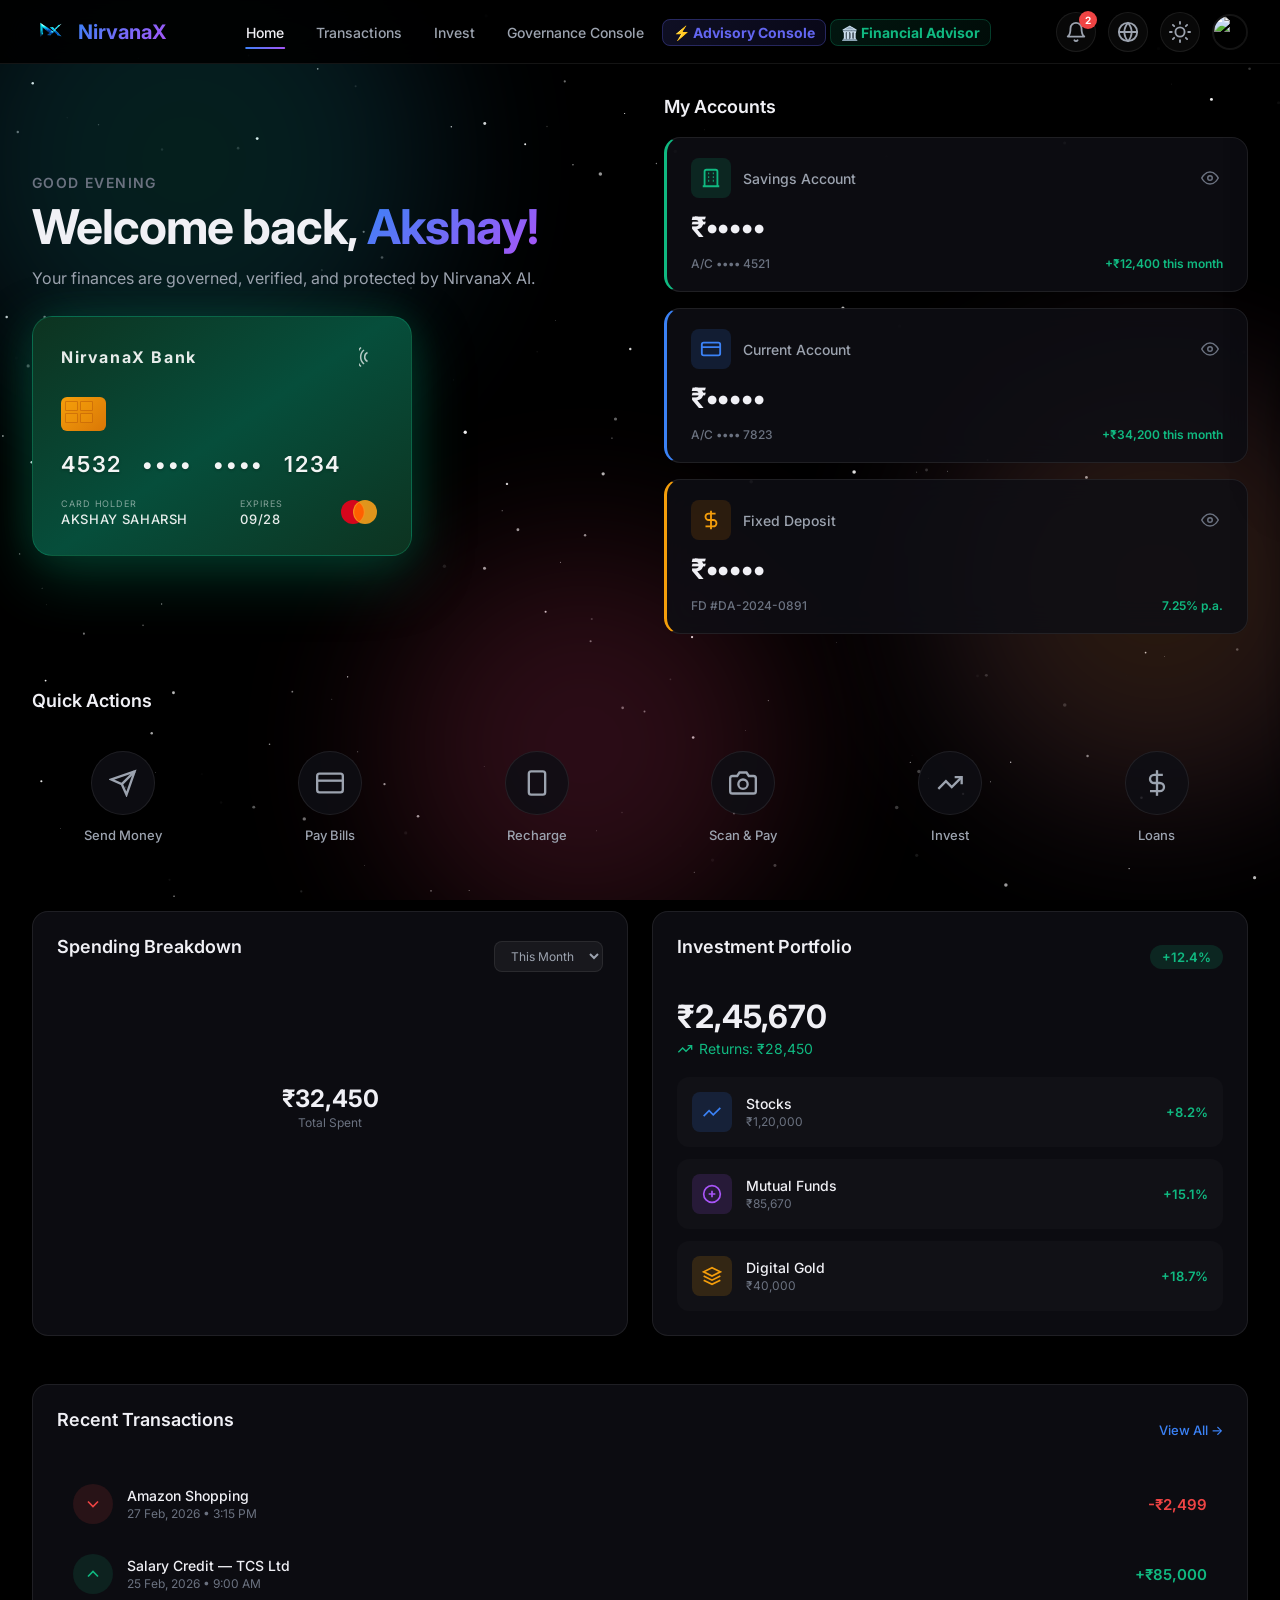
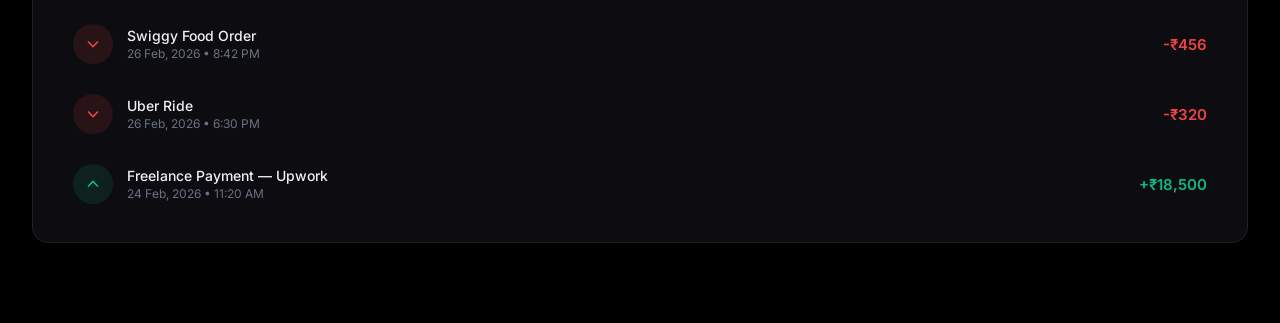
==== commit b288d678: "UI Improvements: Remove agent status panel and floating trading widget" ====
--- a/frontend/index.html
+++ b/frontend/index.html
@@ -1271,34 +1271,7 @@
 
         <!-- RIGHT: Agent Status + Report Viewer -->
         <div>
-          <!-- Agent Status Panel -->
-          <div class="analytics-card" style="margin-bottom:16px;">
-            <div style="font-size:12px;font-weight:700;text-transform:uppercase;letter-spacing:0.1em;color:#6366f1;margin-bottom:14px;">
-              🤖 Agent Status
-            </div>
-            <div style="display:flex;flex-direction:column;gap:8px;">
-              <div class="advisor-agent-row" id="agentRow_data">
-                <span class="advisor-agent-icon">📊</span>
-                <span class="advisor-agent-name">Data Analyst</span>
-                <span class="advisor-agent-status idle" id="agentStatus_data">Idle</span>
-              </div>
-              <div class="advisor-agent-row" id="agentRow_trading">
-                <span class="advisor-agent-icon">📈</span>
-                <span class="advisor-agent-name">Trading Analyst</span>
-                <span class="advisor-agent-status idle" id="agentStatus_trading">Idle</span>
-              </div>
-              <div class="advisor-agent-row" id="agentRow_execution">
-                <span class="advisor-agent-icon">⚡</span>
-                <span class="advisor-agent-name">Execution Agent</span>
-                <span class="advisor-agent-status idle" id="agentStatus_execution">Idle</span>
-              </div>
-              <div class="advisor-agent-row" id="agentRow_risk">
-                <span class="advisor-agent-icon">🛡️</span>
-                <span class="advisor-agent-name">Risk Evaluator</span>
-                <span class="advisor-agent-status idle" id="agentStatus_risk">Idle</span>
-              </div>
-            </div>
-          </div>
+
 
           <!-- Report Viewer -->
           <div class="analytics-card">
@@ -1456,49 +1429,7 @@
     </div>
   </div>
 
-  <!-- ══════════════ FLOATING TRADING WINDOW ══════════════ -->
-  <div class="trading-floating-widget" id="tradingFloatingWidget">
-    <div class="tf-header" id="tfHeader">
-      <div class="tf-title">
-        <svg width="20" height="20" viewBox="0 0 24 24" fill="none" stroke="currentColor" stroke-width="2">
-          <polyline points="22 12 18 12 15 21 9 3 6 12 2 12"></polyline>
-        </svg>
-        <span data-i18n="trade_terminal">Live Trading</span>
-      </div>
-      <div class="tf-controls">
-        <select class="tf-lang-select" id="tfLangSelect">
-          <option value="en">EN</option>
-          <option value="hi">HI</option>
-          <option value="te">TE</option>
-          <option value="bi">BI</option>
-        </select>
-        <button class="tf-toggle" id="tfToggle" aria-label="Toggle Window"><svg width="18" height="18"
-            viewBox="0 0 24 24" fill="none" stroke="currentColor" stroke-width="2">
-            <polyline points="6 9 12 15 18 9"></polyline>
-          </svg></button>
-      </div>
-    </div>
-    <div class="tf-body" id="tfBody">
-      <div class="tf-chart-area">
-        <div class="tradingview-widget-container" style="height:100%;width:100%">
-          <div class="tradingview-widget-container__widget" style="height:calc(100% - 32px);width:100%"></div>
-          <script type="text/javascript"
-            src="https://s3.tradingview.com/external-embedding/embed-widget-mini-symbol-overview.js"
-            async>{ "symbol": "BSE:RELIANCE", "width": "100%", "height": "100%", "locale": "in", "dateRange": "1M", "colorTheme": "dark", "isTransparent": true, "autosize": true, "largeChartUrl": "" }</script>
-        </div>
-      </div>
-      <div class="tf-timeframes">
-        <button class="tf-tf-btn active" data-i18n="tf_1d">1D</button>
-        <button class="tf-tf-btn" data-i18n="tf_1w">1W</button>
-        <button class="tf-tf-btn" data-i18n="tf_1m">1M</button>
-        <button class="tf-tf-btn" data-i18n="tf_1y">1Y</button>
-      </div>
-      <div class="tf-actions">
-        <button class="btn-primary tf-action-buy" data-i18n="trade_buy">Buy</button>
-        <button class="btn-secondary tf-action-sell" data-i18n="trade_sell">Sell</button>
-      </div>
-    </div>
-  </div>
+
 
   <!-- Stock Detail Panel (slide-in) -->
   <div class="stock-detail-panel" id="stockDetailPanel">
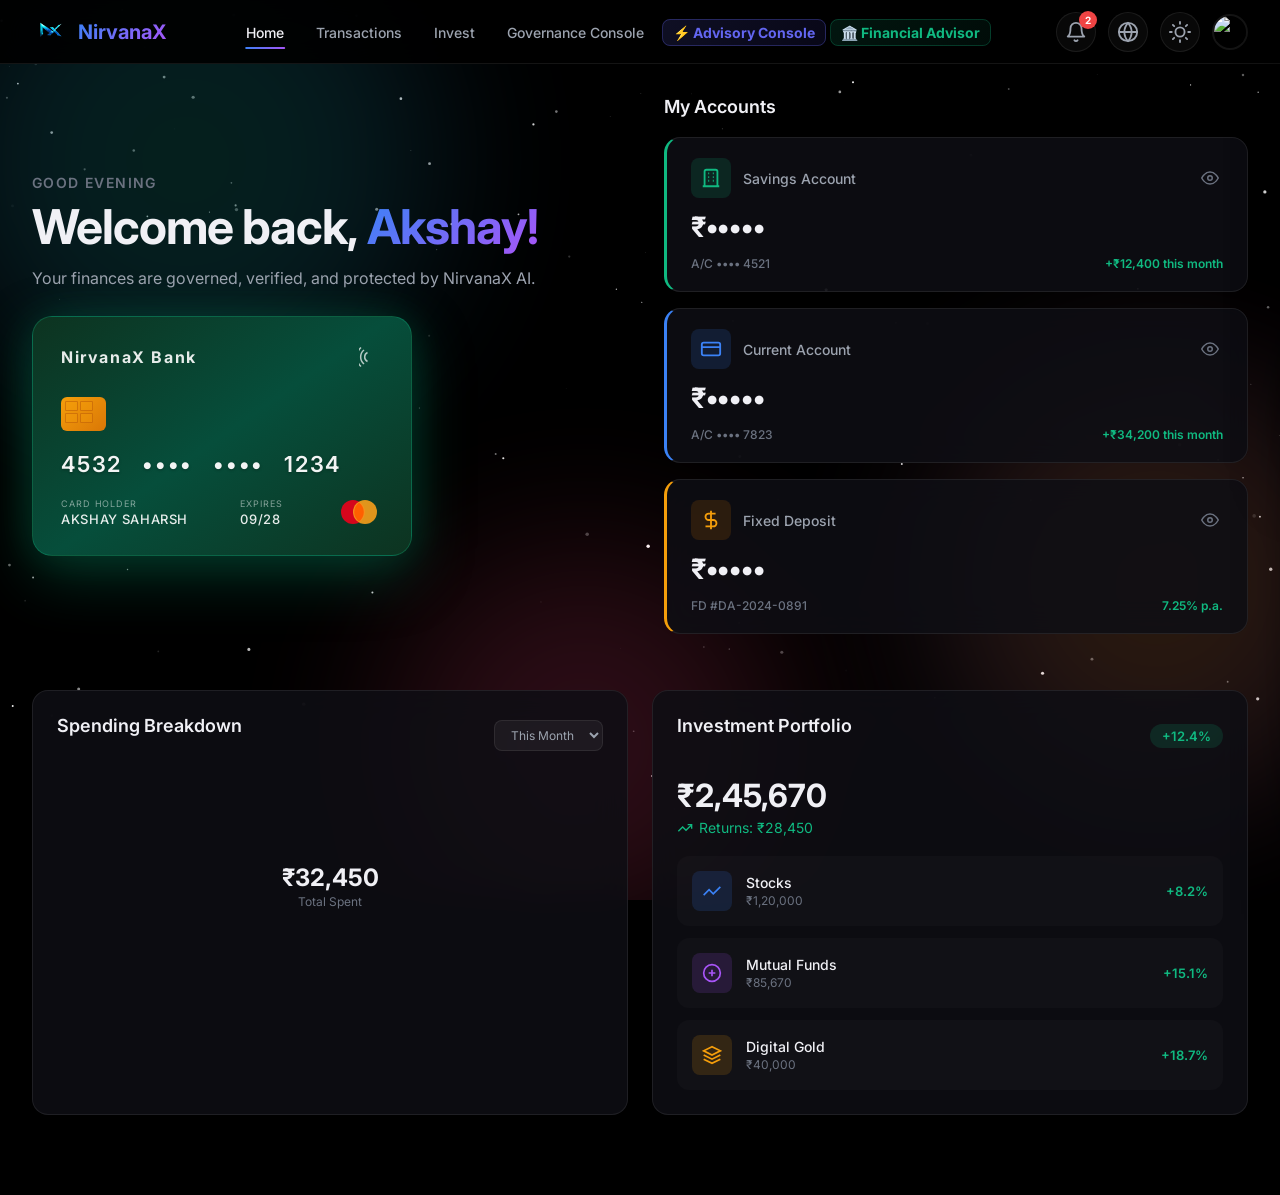
==== commit e0ac0376: "UI: Remove Quick Actions/Recent Txns, Fix Light Mode Background Glitches" ====
--- a/frontend/index.html
+++ b/frontend/index.html
@@ -221,54 +221,6 @@
         </div>
       </section>
 
-      <!-- ── QUICK ACTIONS ── -->
-      <section class="quick-actions-section reveal" id="quickActions">
-        <h2 class="section-title">Quick Actions</h2>
-        <div class="actions-grid">
-          <button class="action-btn" data-modal="transferModal">
-            <div class="action-circle"><svg width="28" height="28" viewBox="0 0 24 24" fill="none" stroke="currentColor"
-                stroke-width="2">
-                <line x1="22" y1="2" x2="11" y2="13" />
-                <polygon points="22 2 15 22 11 13 2 9 22 2" />
-              </svg></div><span data-i18n="quick_send">Send Money</span>
-          </button>
-          <button class="action-btn" data-modal="billModal">
-            <div class="action-circle"><svg width="28" height="28" viewBox="0 0 24 24" fill="none" stroke="currentColor"
-                stroke-width="2">
-                <rect x="1" y="4" width="22" height="16" rx="2" />
-                <line x1="1" y1="10" x2="23" y2="10" />
-              </svg></div><span data-i18n="quick_pay">Pay Bills</span>
-          </button>
-          <button class="action-btn" data-modal="billModal">
-            <div class="action-circle"><svg width="28" height="28" viewBox="0 0 24 24" fill="none" stroke="currentColor"
-                stroke-width="2">
-                <rect x="5" y="2" width="14" height="20" rx="2" />
-                <line x1="12" y1="18" x2="12.01" y2="18" />
-              </svg></div><span>Recharge</span>
-          </button>
-          <button class="action-btn" data-modal="transferModal">
-            <div class="action-circle"><svg width="28" height="28" viewBox="0 0 24 24" fill="none" stroke="currentColor"
-                stroke-width="2">
-                <path d="M23 19a2 2 0 0 1-2 2H3a2 2 0 0 1-2-2V8a2 2 0 0 1 2-2h4l2-3h6l2 3h4a2 2 0 0 1 2 2z" />
-                <circle cx="12" cy="13" r="4" />
-              </svg></div><span>Scan & Pay</span>
-          </button>
-          <button class="action-btn" data-nav="invest">
-            <div class="action-circle"><svg width="28" height="28" viewBox="0 0 24 24" fill="none" stroke="currentColor"
-                stroke-width="2">
-                <polyline points="22 7 13.5 15.5 8.5 10.5 2 17" />
-                <polyline points="16 7 22 7 22 13" />
-              </svg></div><span data-i18n="quick_invest">Invest</span>
-          </button>
-          <button class="action-btn" data-nav="loans">
-            <div class="action-circle"><svg width="28" height="28" viewBox="0 0 24 24" fill="none" stroke="currentColor"
-                stroke-width="2">
-                <line x1="12" y1="1" x2="12" y2="23" />
-                <path d="M17 5H9.5a3.5 3.5 0 0 0 0 7h5a3.5 3.5 0 0 1 0 7H6" />
-              </svg></div><span data-i18n="quick_loans">Loans</span>
-          </button>
-        </div>
-      </section>
 
       <!-- ── ANALYTICS ── -->
       <section class="analytics-section reveal" id="analyticsSection">
@@ -329,56 +281,6 @@
         </div>
       </section>
 
-      <!-- ── RECENT TRANSACTIONS ── -->
-      <section class="transactions-section reveal" id="transactionsSection">
-        <div class="analytics-card">
-          <div class="analytics-card-header">
-            <h2 class="section-title">Recent Transactions</h2><a href="#" class="view-all-link">View All →</a>
-          </div>
-          <div class="transactions-list">
-            <div class="txn-item">
-              <div class="txn-icon txn-debit"><svg width="20" height="20" viewBox="0 0 24 24" fill="none"
-                  stroke="currentColor" stroke-width="2">
-                  <path d="M6 9l6 6 6-6" />
-                </svg></div>
-              <div class="txn-info"><span class="txn-name">Amazon Shopping</span><span class="txn-date">27 Feb, 2026 •
-                  3:15 PM</span></div><span class="txn-amount debit">-₹2,499</span>
-            </div>
-            <div class="txn-item">
-              <div class="txn-icon txn-credit"><svg width="20" height="20" viewBox="0 0 24 24" fill="none"
-                  stroke="currentColor" stroke-width="2">
-                  <path d="M18 15l-6-6-6 6" />
-                </svg></div>
-              <div class="txn-info"><span class="txn-name">Salary Credit — TCS Ltd</span><span class="txn-date">25 Feb,
-                  2026 • 9:00 AM</span></div><span class="txn-amount credit">+₹85,000</span>
-            </div>
-            <div class="txn-item">
-              <div class="txn-icon txn-debit"><svg width="20" height="20" viewBox="0 0 24 24" fill="none"
-                  stroke="currentColor" stroke-width="2">
-                  <path d="M6 9l6 6 6-6" />
-                </svg></div>
-              <div class="txn-info"><span class="txn-name">Swiggy Food Order</span><span class="txn-date">26 Feb, 2026 •
-                  8:42 PM</span></div><span class="txn-amount debit">-₹456</span>
-            </div>
-            <div class="txn-item">
-              <div class="txn-icon txn-debit"><svg width="20" height="20" viewBox="0 0 24 24" fill="none"
-                  stroke="currentColor" stroke-width="2">
-                  <path d="M6 9l6 6 6-6" />
-                </svg></div>
-              <div class="txn-info"><span class="txn-name">Uber Ride</span><span class="txn-date">26 Feb, 2026 • 6:30
-                  PM</span></div><span class="txn-amount debit">-₹320</span>
-            </div>
-            <div class="txn-item">
-              <div class="txn-icon txn-credit"><svg width="20" height="20" viewBox="0 0 24 24" fill="none"
-                  stroke="currentColor" stroke-width="2">
-                  <path d="M18 15l-6-6-6 6" />
-                </svg></div>
-              <div class="txn-info"><span class="txn-name">Freelance Payment — Upwork</span><span class="txn-date">24
-                  Feb, 2026 • 11:20 AM</span></div><span class="txn-amount credit">+₹18,500</span>
-            </div>
-          </div>
-        </div>
-      </section>
     </div><!-- end page: home -->
 
     <!-- ═══════ PAGE: TRANSACTIONS ═══════ -->
--- a/frontend/styles.css
+++ b/frontend/styles.css
@@ -1,5 +1,5 @@
 /* ═══════════════════════════════════════════════
-   ZenBot Bank — Premium Design System v3.0
+   NirvanaX Bank — Premium Design System v3.0
    ═══════════════════════════════════════════════ */
 
 /* ── CSS VARIABLES ── */
@@ -43,9 +43,11 @@
 }
 
 [data-theme="light"] {
+  --bg-primary: #f8fafc;
+  --bg-secondary: #f1f5f9;
   --bg-card: rgba(255, 255, 255, 0.85);
   --bg-glass: rgba(255, 255, 255, 0.7);
-  --bg-navbar: rgba(10, 10, 10, 0.92);
+  --bg-navbar: rgba(255, 255, 255, 0.92);
   --text-primary: #1e293b;
   --text-secondary: #475569;
   --text-muted: #94a3b8;
@@ -71,7 +73,7 @@
 
 body {
   font-family: 'Inter', -apple-system, BlinkMacSystemFont, sans-serif;
-  background: #000000;
+  background: var(--bg-primary);
   color: var(--text-primary);
   min-height: 100vh;
   overflow-x: hidden;
@@ -103,12 +105,12 @@
 }
 
 ::-webkit-scrollbar-thumb {
-  background: rgba(255, 255, 255, 0.15);
+  background: var(--border-heavy);
   border-radius: 3px;
 }
 
 ::-webkit-scrollbar-thumb:hover {
-  background: rgba(255, 255, 255, 0.25);
+  background: var(--text-muted);
 }
 
 /* ═══════════════════════════════════════════════
@@ -119,7 +121,7 @@
   inset: 0;
   z-index: 0;
   overflow: hidden;
-  background: #000000;
+  background: var(--bg-primary);
 }
 
 .bg-cosmos canvas {
@@ -2650,7 +2652,7 @@
 .ripple {
   position: absolute;
   border-radius: 50%;
-  background: rgba(255, 255, 255, 0.15);
+  background: var(--border-heavy);
   transform: scale(0);
   animation: rippleAnim 0.6s ease-out;
   pointer-events: none;
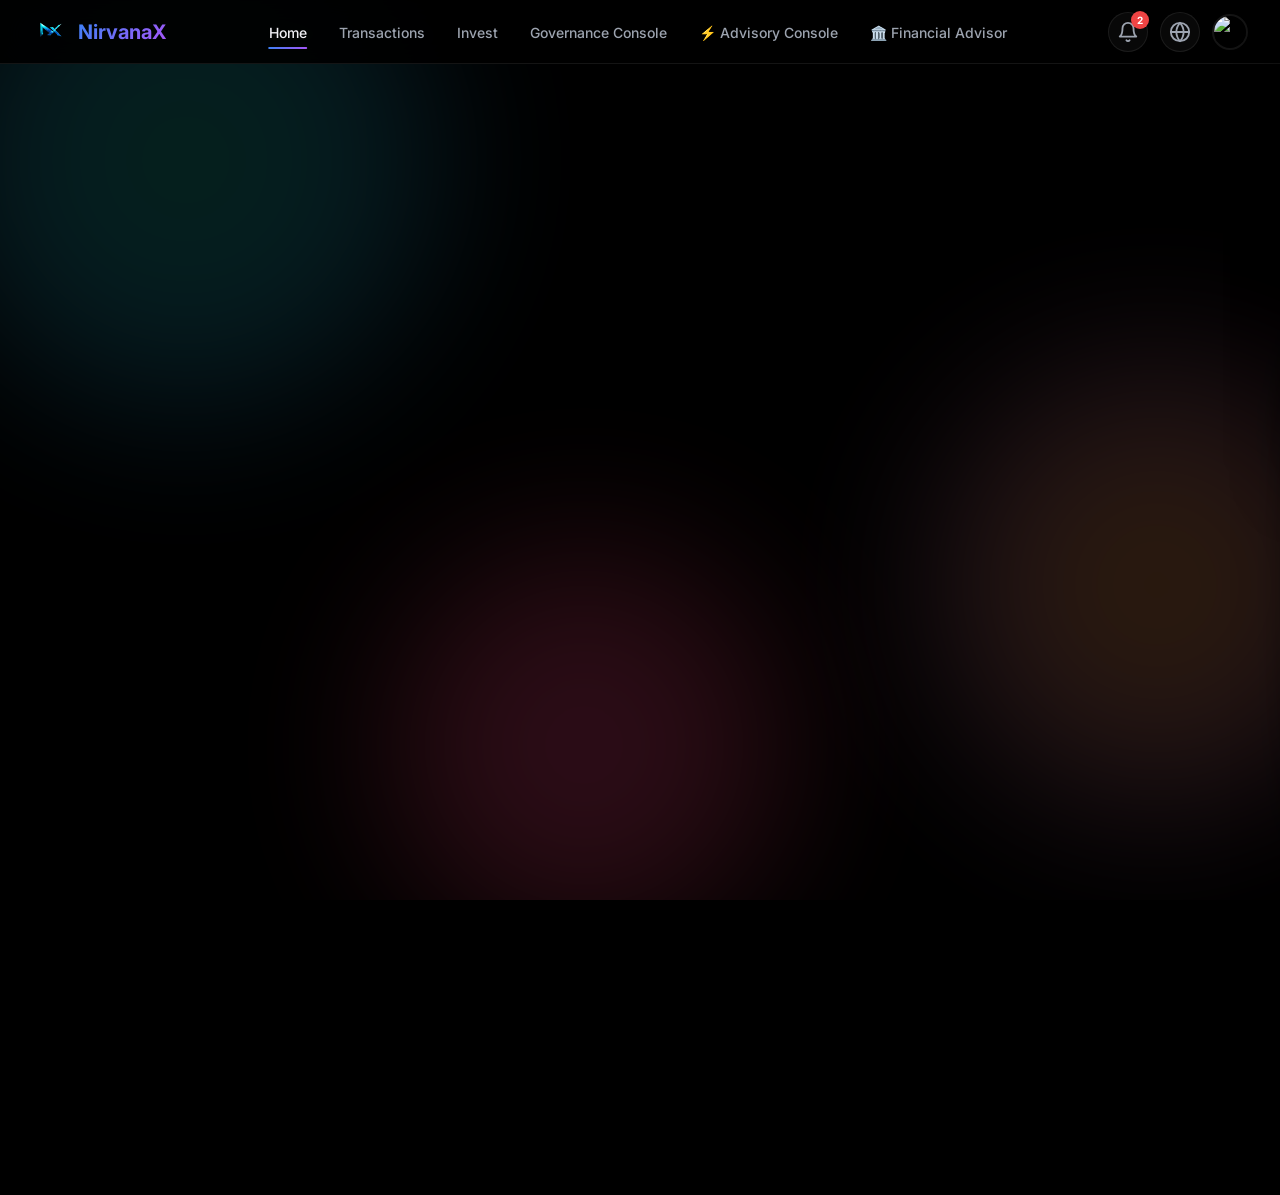
==== commit c7add6bb: "UI: Remove light mode, fix static buttons with Toast feedback" ====
--- a/frontend/index.html
+++ b/frontend/index.html
@@ -69,20 +69,7 @@
             <a href="#" class="prof-link lang-option" data-lang="bi">Bilingual (EN + Local)</a>
           </div>
         </div>
-        <button class="icon-btn" id="themeToggle" aria-label="Toggle theme">
-          <svg width="22" height="22" viewBox="0 0 24 24" fill="none" stroke="currentColor" stroke-width="2"
-            stroke-linecap="round" stroke-linejoin="round" class="theme-icon">
-            <circle cx="12" cy="12" r="5" />
-            <line x1="12" y1="1" x2="12" y2="3" />
-            <line x1="12" y1="21" x2="12" y2="23" />
-            <line x1="4.22" y1="4.22" x2="5.64" y2="5.64" />
-            <line x1="18.36" y1="18.36" x2="19.78" y2="19.78" />
-            <line x1="1" y1="12" x2="3" y2="12" />
-            <line x1="21" y1="12" x2="23" y2="12" />
-            <line x1="4.22" y1="19.78" x2="5.64" y2="18.36" />
-            <line x1="18.36" y1="5.64" x2="19.78" y2="4.22" />
-          </svg>
-        </button>
+        
         <div class="profile-menu-container">
           <button class="avatar-btn" id="profileBtn"><img src="https://i.pravatar.cc/150?u=jane"
               alt="Profile" /></button>
--- a/frontend/styles.css
+++ b/frontend/styles.css
@@ -42,22 +42,6 @@
   --transition: 0.3s cubic-bezier(0.4, 0, 0.2, 1);
 }
 
-[data-theme="light"] {
-  --bg-primary: #f8fafc;
-  --bg-secondary: #f1f5f9;
-  --bg-card: rgba(255, 255, 255, 0.85);
-  --bg-glass: rgba(255, 255, 255, 0.7);
-  --bg-navbar: rgba(255, 255, 255, 0.92);
-  --text-primary: #1e293b;
-  --text-secondary: #475569;
-  --text-muted: #94a3b8;
-  --border-light: rgba(0, 0, 0, 0.08);
-  --border-heavy: rgba(0, 0, 0, 0.15);
-  --shadow-sm: 0 2px 8px rgba(0, 0, 0, 0.08);
-  --shadow-md: 0 8px 24px rgba(0, 0, 0, 0.1);
-  --shadow-lg: 0 16px 48px rgba(0, 0, 0, 0.12);
-}
-
 /* ── GLOBAL RESET ── */
 *,
 *::before,
@@ -3786,3 +3770,31 @@
 .final-rec-badge.proceed { background: rgba(16,185,129,0.15); color: #10b981; border: 1px solid rgba(16,185,129,0.3); }
 .final-rec-badge.caution { background: rgba(245,158,11,0.15); color: #f59e0b; border: 1px solid rgba(245,158,11,0.3); }
 .final-rec-badge.reject { background: rgba(239,68,68,0.15); color: #ef4444; border: 1px solid rgba(239,68,68,0.3); }
+
+/* ── TOAST NOTIFICATIONS ── */
+#toastContainer {
+  position: fixed;
+  bottom: 20px;
+  right: 20px;
+  display: flex;
+  flex-direction: column;
+  gap: 10px;
+  z-index: 10000;
+}
+.toast {
+  background: var(--bg-card);
+  border: 1px solid var(--border-heavy);
+  padding: 12px 20px;
+  border-radius: var(--radius-md);
+  color: var(--text-primary);
+  display: flex;
+  align-items: center;
+  gap: 10px;
+  box-shadow: var(--shadow-lg);
+  transform: translateX(120%);
+  transition: transform 0.3s var(--ease);
+  font-size: 14px;
+}
+.toast.show {
+  transform: translateX(0);
+}
